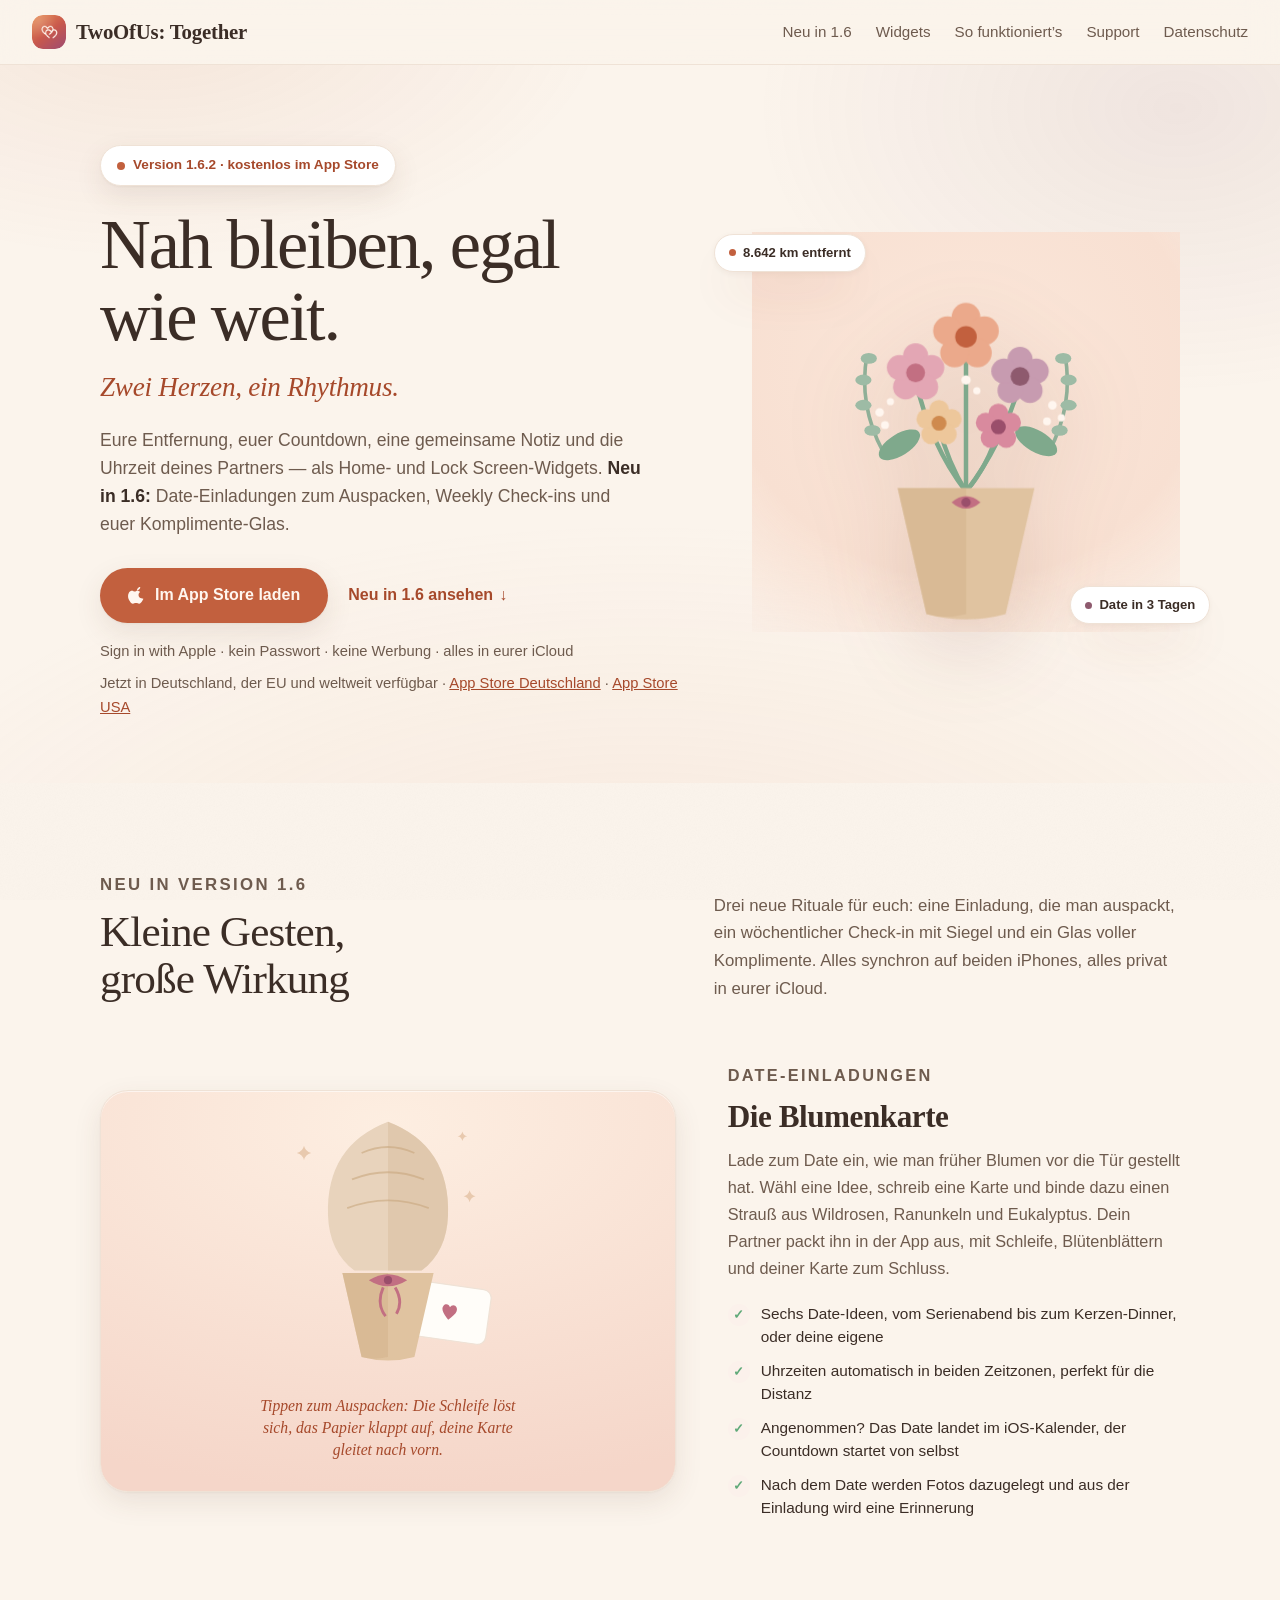
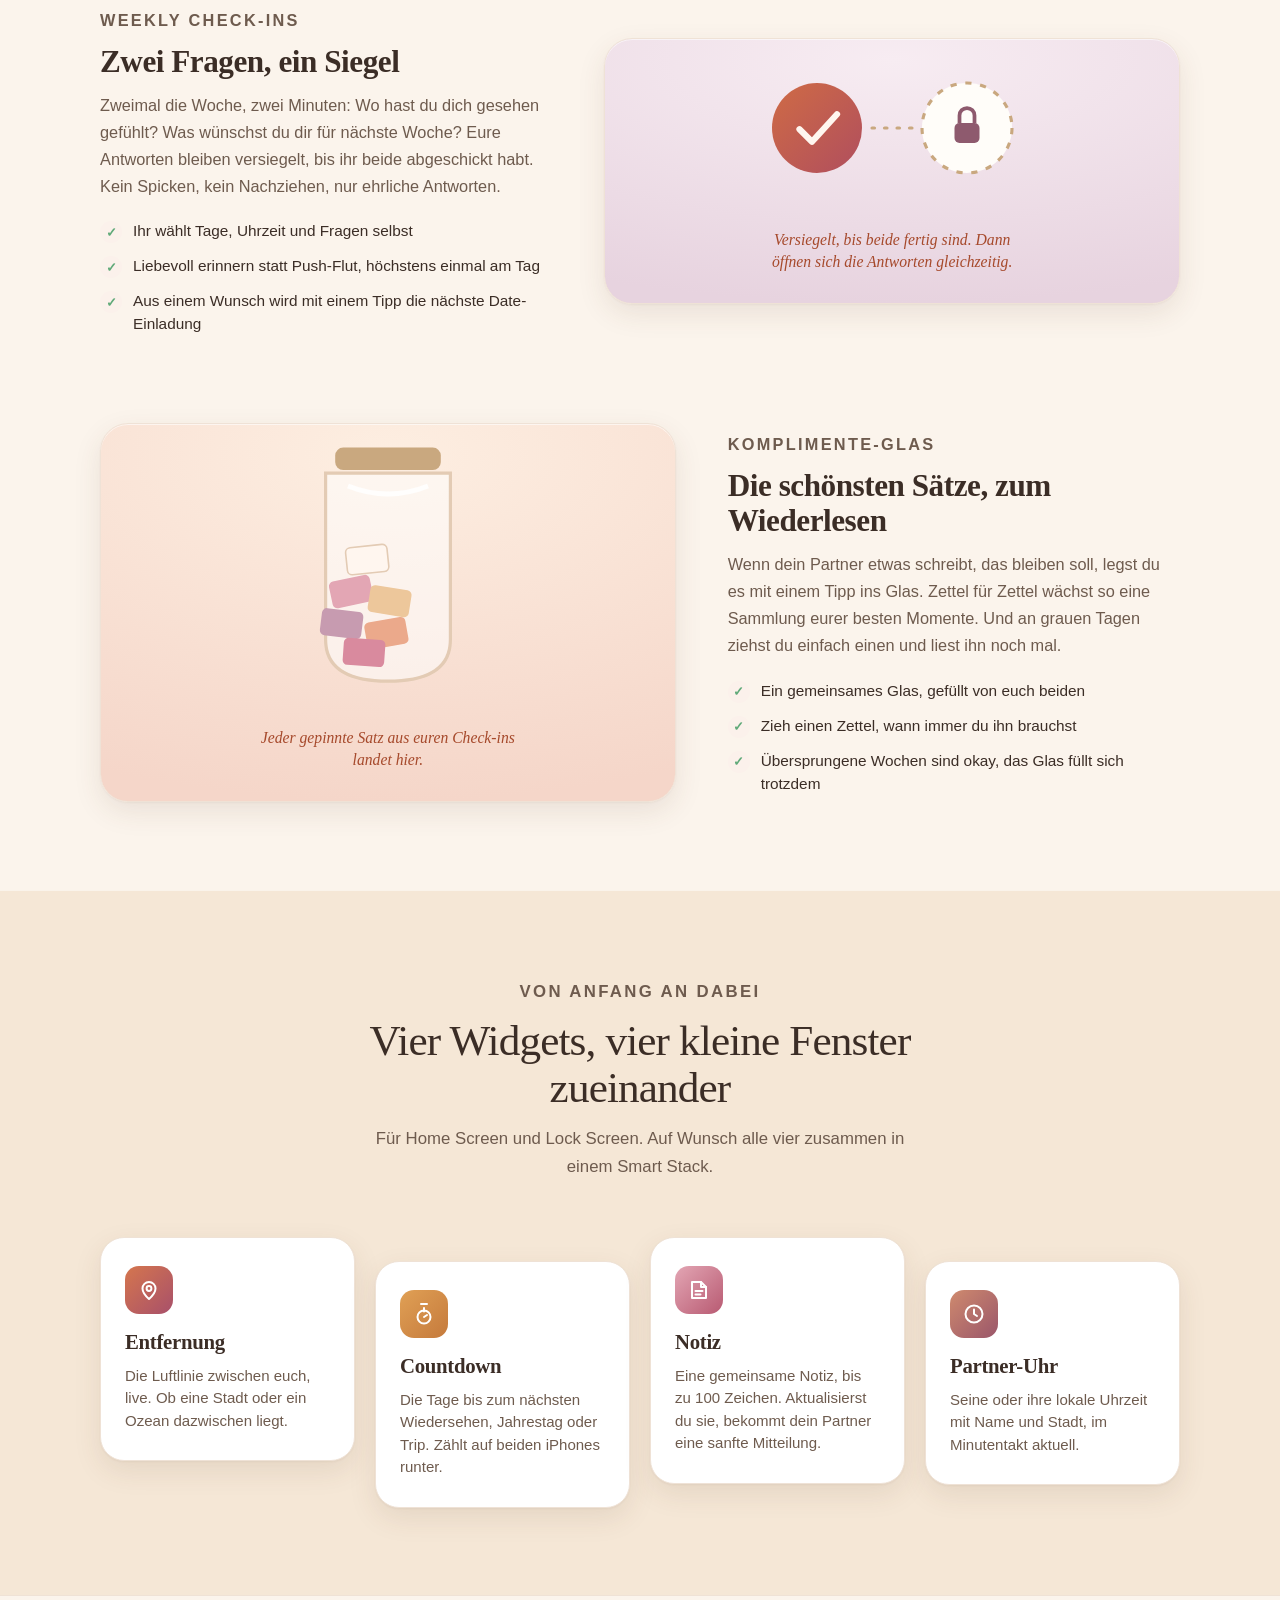
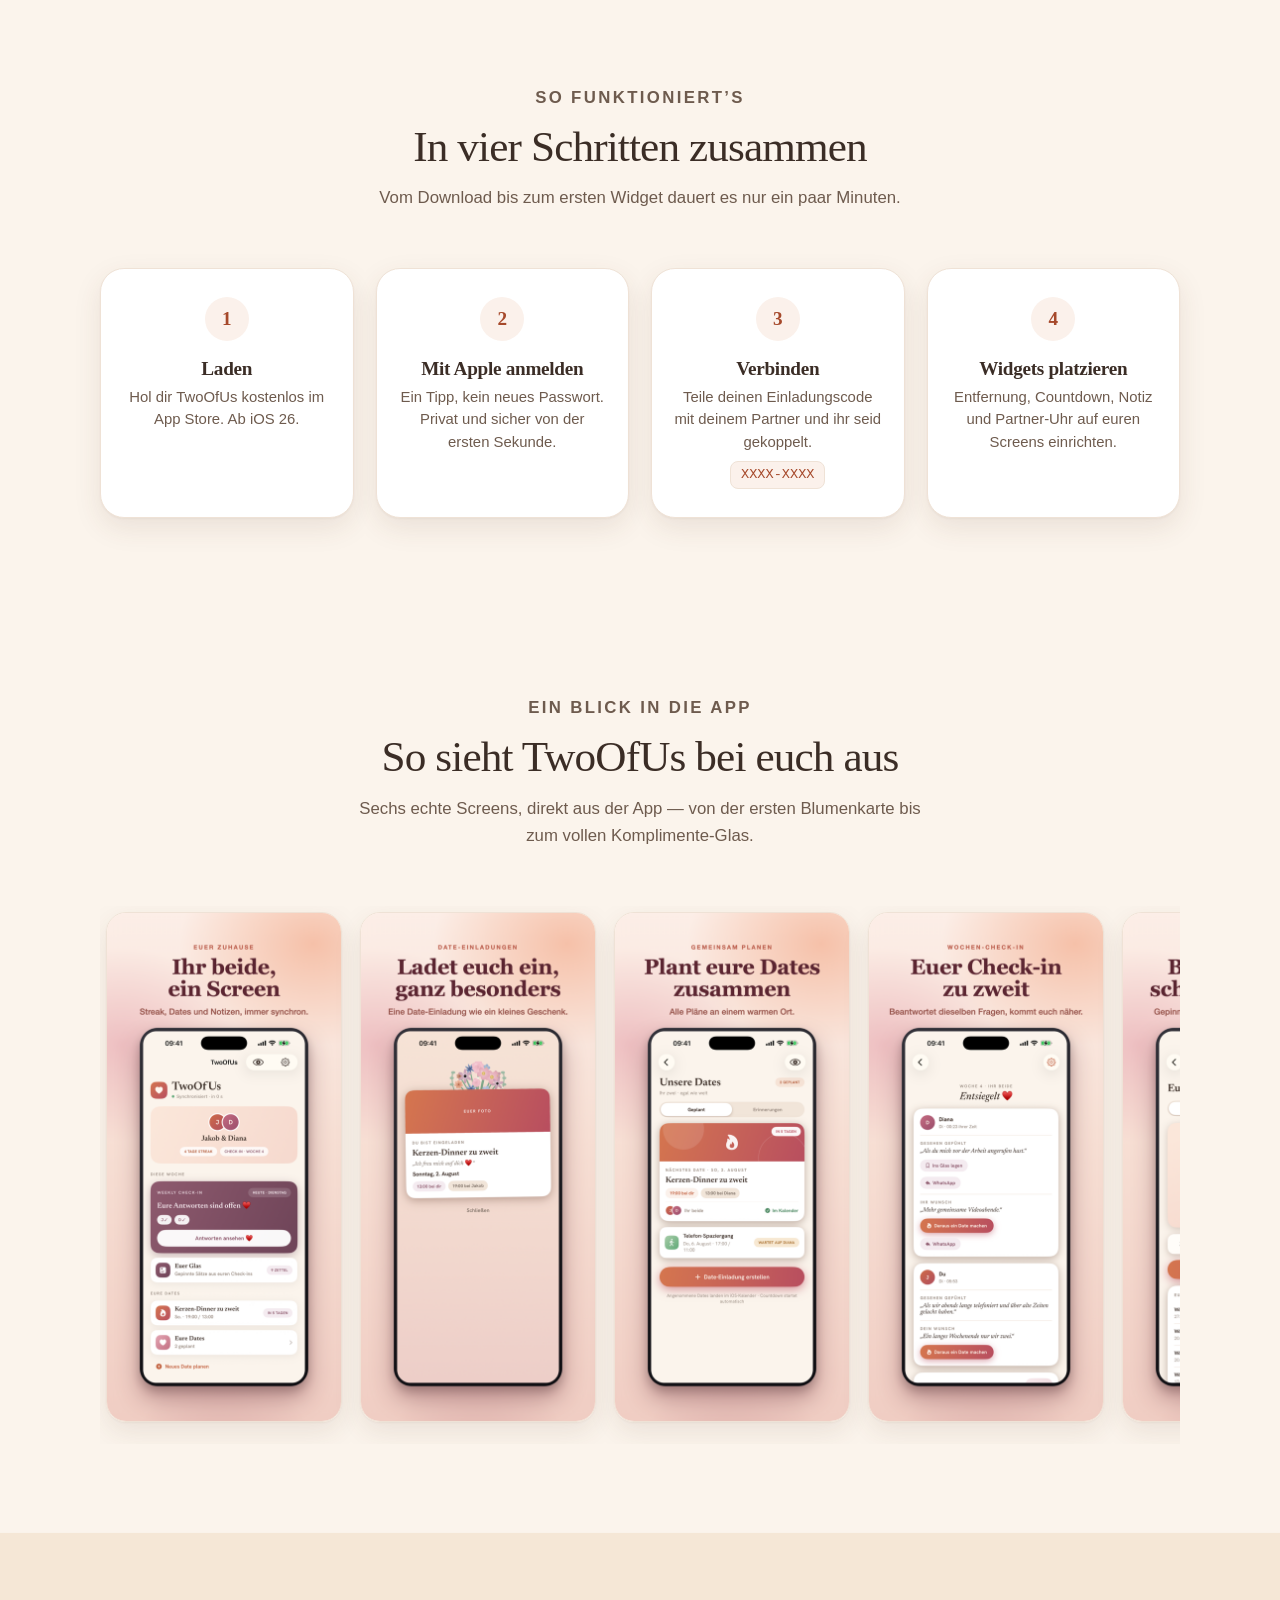
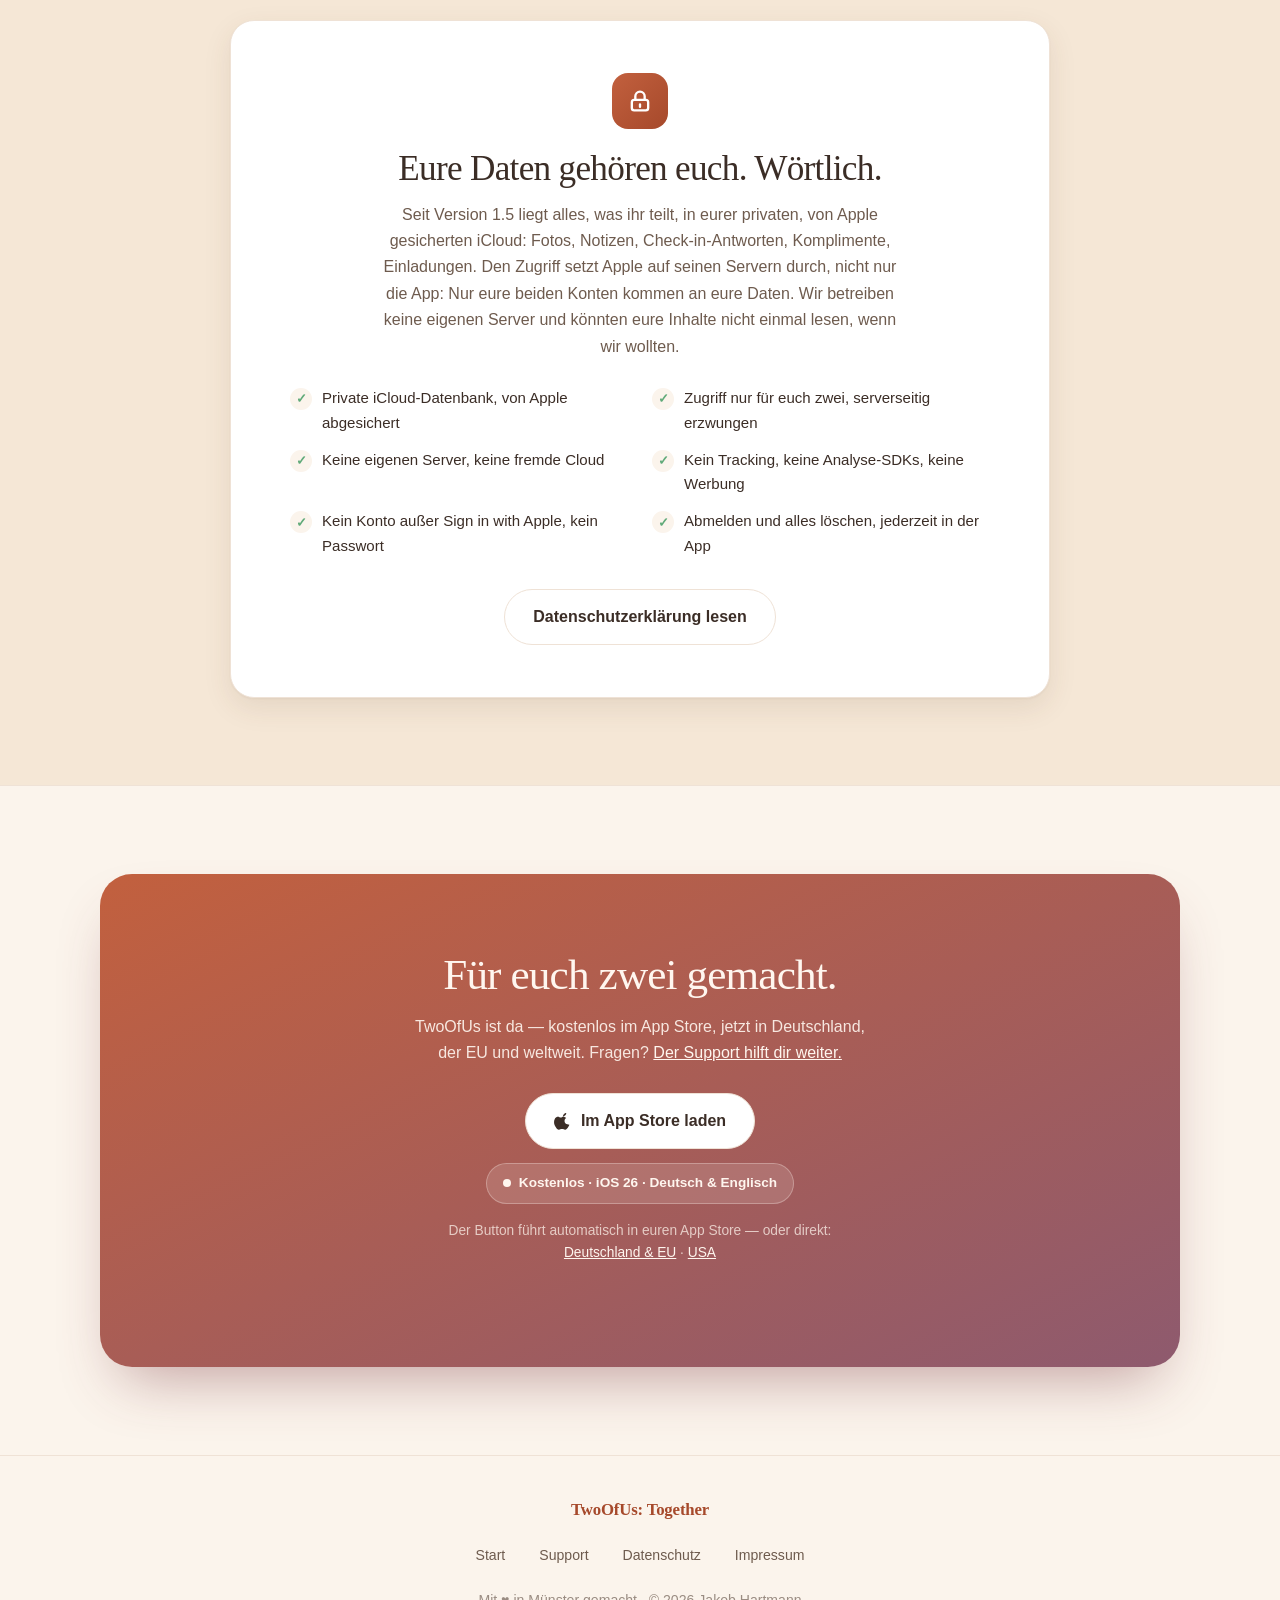
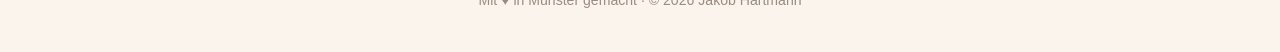
==== index.html @ 65156f41 "Landing: 1.6.2 launched + EU availability, store region links, real screenshots - Hero + final CTA: " ====
<!DOCTYPE html>
<html lang="de">
<head>
<meta charset="UTF-8">
<meta name="viewport" content="width=device-width, initial-scale=1.0">
<script>document.documentElement.classList.add('js')</script>
<title>TwoOfUs: Together · Nah bleiben, egal wie weit</title>
<meta name="description" content="TwoOfUs ist die private iOS-App für Paare, auch in Fernbeziehung: Widgets, Blumenkarten-Dates, Weekly Check-ins und Komplimente-Glas. Jetzt weltweit im App Store.">
<meta property="og:title" content="TwoOfUs: Together · Nah bleiben, egal wie weit">
<meta property="og:description" content="Die iOS-App für euch zwei: Widgets, Blumenkarten zum Date, Weekly Check-ins und euer Komplimente-Glas. Alles privat in eurer iCloud, jetzt weltweit im App Store.">
<meta property="og:type" content="website">
<meta property="og:url" content="https://jakobjhartmann.github.io/twoofus.app/">
<link rel="canonical" href="https://jakobjhartmann.github.io/twoofus.app/">
<meta name="apple-itunes-app" content="app-id=6760221551">
<script type="application/ld+json">
{
  "@context": "https://schema.org",
  "@type": "SoftwareApplication",
  "name": "TwoOfUs: Together",
  "operatingSystem": "iOS",
  "applicationCategory": "LifestyleApplication",
  "offers": { "@type": "Offer", "price": "0", "priceCurrency": "EUR" },
  "url": "https://jakobjhartmann.github.io/twoofus.app/",
  "installUrl": "https://apps.apple.com/de/app/id6760221551",
  "inLanguage": ["de", "en"]
}
</script>
<link rel="icon" type="image/png" href="appicon.png">
<link rel="apple-touch-icon" href="appicon.png">
<style>
*{margin:0;padding:0;box-sizing:border-box}
:root{
  --bg:#FBF4EC;--surface:#FFFFFF;--tint:#FBF1EB;--band:#F5E7D6;
  --text:#3B2D26;--text2:#6E5B4E;--text3:#9A8C82;--line:#EFE2D6;
  --accent:#C2603E;--accent2:#A6492B;--success:#5FA978;--onaccent:#FFF6EF;
  --plum:#8E5A6E;--plumtint:#F4EBF0;
  --serif:"New York",Georgia,"Times New Roman",serif;
  --sans:-apple-system,BlinkMacSystemFont,"SF Pro Text","Segoe UI",Roboto,sans-serif;
  --radius:24px;
  --shadow:0 1px 2px rgba(90,55,40,.05),0 10px 28px rgba(90,55,40,.10);
  --shadow-lg:0 2px 6px rgba(90,55,40,.06),0 26px 50px -14px rgba(150,70,45,.20);
  --ease-spring:cubic-bezier(.34,1.56,.64,1);
  --ease-out:cubic-bezier(.22,.61,.36,1);
}
body{font-family:var(--sans);background:var(--bg);color:var(--text);line-height:1.65;-webkit-font-smoothing:antialiased}
body::before{content:"";position:fixed;inset:0;z-index:-1;pointer-events:none;opacity:.045;mix-blend-mode:multiply;background-image:url("data:image/svg+xml,%3Csvg xmlns='http://www.w3.org/2000/svg' width='120' height='120'%3E%3Cfilter id='n'%3E%3CfeTurbulence type='fractalNoise' baseFrequency='0.9' numOctaves='2' stitchTiles='stitch'/%3E%3CfeColorMatrix type='saturate' values='0'/%3E%3C/filter%3E%3Crect width='120' height='120' filter='url(%23n)'/%3E%3C/svg%3E")}
a{color:var(--accent2)}
h1,h2,h3{font-family:var(--serif);color:var(--text);font-weight:600;line-height:1.15;letter-spacing:-.015em;font-optical-sizing:auto}
@media (prefers-reduced-motion:no-preference){html{scroll-behavior:smooth}}
nav{position:sticky;top:0;z-index:100;display:flex;justify-content:space-between;align-items:center;padding:15px 32px;background:rgba(251,244,236,.85);backdrop-filter:blur(14px);-webkit-backdrop-filter:blur(14px);border-bottom:1px solid var(--line)}
.nav-logo{display:flex;align-items:center;gap:10px;font-family:var(--serif);font-weight:600;font-size:1.3rem;letter-spacing:-.01em;color:var(--text);text-decoration:none}
.logo-tile{width:34px;height:34px;border-radius:11px;overflow:hidden;display:flex;align-items:center;justify-content:center}
.logo-tile img{width:34px;height:34px;border-radius:11px;display:block}
.nav-links{display:flex;gap:24px;list-style:none}
.nav-links a{color:var(--text2);text-decoration:none;font-size:.95rem;font-weight:500;transition:color .2s ease}
.nav-links a:hover{color:var(--accent)}
.nav-menu{display:none;position:relative}
.nav-menu summary{list-style:none;width:44px;height:44px;display:flex;align-items:center;justify-content:center;border-radius:12px;color:var(--text);cursor:pointer}
.nav-menu summary::-webkit-details-marker{display:none}
.nav-menu summary::marker{content:""}
.nav-menu[open] summary{background:var(--tint)}
.nav-menu ul{position:absolute;right:0;top:52px;min-width:216px;list-style:none;background:var(--surface);border:1px solid var(--line);border-radius:16px;box-shadow:var(--shadow-lg);padding:8px;display:flex;flex-direction:column;gap:2px;z-index:120}
.nav-menu ul a{display:block;padding:12px 14px;border-radius:10px;color:var(--text);text-decoration:none;font-weight:500;min-height:44px;transition:color .2s ease,background .2s ease}
.nav-menu ul a:hover{background:var(--tint);color:var(--accent)}
.btn{display:inline-flex;align-items:center;gap:9px;border-radius:100px;padding:14px 28px;font-weight:600;text-decoration:none;font-size:1rem;border:none;cursor:pointer}
.btn-primary{background:var(--accent);color:var(--onaccent);box-shadow:var(--shadow)}
.btn-primary:hover{background:var(--accent2)}
.btn-secondary{background:var(--surface);color:var(--text);border:1px solid var(--line)}
.status-badge{display:inline-flex;align-items:center;gap:9px;border-radius:100px;padding:13px 22px;font-weight:600;font-size:.98rem;background:var(--surface);border:1px solid var(--line);color:var(--accent2);box-shadow:var(--shadow);cursor:default}
.status-badge svg{flex-shrink:0;opacity:.9}
.card{background:var(--surface);border:1px solid var(--line);border-radius:var(--radius);box-shadow:var(--shadow)}
.kicker{font-size:.8rem;letter-spacing:.14em;text-transform:uppercase;color:var(--accent2);font-weight:700}
.container{max-width:1080px;margin:0 auto}
section{padding:88px 24px;scroll-margin-top:80px}
footer{background:var(--bg);border-top:1px solid var(--line);padding:40px 24px;text-align:center;color:var(--text2);font-size:.88rem}
.footer-wordmark{font-family:var(--serif);color:var(--accent2);font-weight:600;font-size:1.05rem;letter-spacing:-.01em;margin-bottom:10px}
.footer-links{display:flex;flex-wrap:wrap;justify-content:center;gap:4px 6px}
footer a{color:var(--text2);text-decoration:none;display:inline-block;padding:10px 12px;margin:0 2px;transition:color .2s ease}
footer a:hover{color:var(--accent)}
.footer-meta{color:var(--text3);margin-top:12px}
a:focus-visible,.btn:focus-visible,.learn-link:focus-visible,.nav-menu summary:focus-visible,summary:focus-visible{outline:3px solid var(--accent);outline-offset:3px;border-radius:12px}
.btn:focus-visible{outline-offset:4px}
@media(max-width:760px){.nav-links{display:none}.nav-menu{display:block}}
@media(max-width:620px){nav{padding:14px 20px}section{padding:60px 20px}}
</style>
<style>
/* page-scoped styles — shared tokens only */
.hero{padding:80px 24px 64px;background:
  radial-gradient(760px 420px at 12% -8%,rgba(194,96,62,.10),transparent 60%),
  radial-gradient(680px 460px at 92% 6%,rgba(142,90,110,.10),transparent 62%),
  radial-gradient(1200px 640px at 50% 128%,rgba(237,183,155,.20),transparent 72%),
  var(--bg)}
.hero-grid{max-width:1080px;margin:0 auto;display:grid;grid-template-columns:minmax(0,7fr) minmax(0,5fr);gap:52px;align-items:center}
.pill{display:inline-flex;align-items:center;gap:8px;background:var(--surface);border:1px solid var(--line);color:var(--accent2);font-weight:600;font-size:.85rem;padding:8px 16px;border-radius:100px;box-shadow:var(--shadow)}
.pill .dot{width:8px;height:8px;border-radius:50%;background:var(--accent)}
.hero h1{font-weight:500;font-size:clamp(2.6rem,7vw,4.4rem);letter-spacing:-.03em;line-height:1.03;margin:22px 0 12px;max-width:15ch}
.claim{font-family:var(--serif);font-style:italic;font-size:clamp(1.25rem,3.2vw,1.7rem);letter-spacing:-.01em;color:var(--accent2);margin-bottom:16px}
.hero .subtitle{max-width:56ch;margin:0 0 30px;color:var(--text2);font-size:1.1rem;line-height:1.6}
.hero .subtitle strong{color:var(--text);font-weight:600}
.hero-actions{display:flex;gap:18px;align-items:center;flex-wrap:wrap}
.learn-link{color:var(--accent2);text-decoration:none;font-weight:600;font-size:1rem;display:inline-flex;gap:6px;align-items:center;padding:10px 2px;min-height:44px}
.learn-link:hover{color:var(--accent)}
.learn-link .arw{display:inline-block}
.beta-note{margin-top:16px;color:var(--text2);font-size:.92rem}
.hero-art{position:relative;background:radial-gradient(120% 115% at 50% 34%,#FBE7DA 0%,#F8E0D2 46%,transparent 74%);overflow:visible;min-height:400px;display:flex;align-items:center;justify-content:center}
.hero-art svg{display:block;width:min(360px,118%);height:auto;filter:drop-shadow(0 26px 42px rgba(120,60,40,.16))}
.float-chip{position:absolute;display:inline-flex;align-items:center;gap:7px;background:var(--surface);border:1px solid var(--line);border-radius:100px;padding:7px 14px;font-size:.82rem;font-weight:600;color:var(--text);box-shadow:var(--shadow-lg);z-index:2}
.float-chip .fdot{width:7px;height:7px;border-radius:50%}
.chip-km{top:2px;left:-38px}
.chip-date{bottom:8px;right:-30px}
@media(max-width:860px){
  .hero{padding:56px 20px 48px}
  .hero-grid{grid-template-columns:1fr;gap:28px;text-align:center}
  .hero h1{margin-left:auto;margin-right:auto}
  .hero .subtitle{margin-left:auto;margin-right:auto}
  .hero-actions{justify-content:center}
  .hero-art{min-height:320px}
  .hero-art svg{width:min(300px,84%)}
  .chip-km{left:8px;top:6px}
  .chip-date{right:8px;bottom:6px}
}
.section-head{text-align:center;max-width:64ch;margin:0 auto 56px}
.section-head h2{font-size:clamp(1.9rem,4.5vw,2.7rem);font-weight:500;letter-spacing:-.02em;line-height:1.08;margin:12px 0 14px}
.section-head p{color:var(--text2);font-size:1.05rem}
.neu-head{display:grid;grid-template-columns:1.1fr .9fr;gap:44px;align-items:end;text-align:left;max-width:none;margin:0 auto 60px}
.neu-head h2{max-width:14ch;margin:10px 0 0}
.showcase{display:grid;grid-template-columns:minmax(0,1.12fr) minmax(0,.88fr);gap:52px;align-items:center;margin-bottom:88px}
.showcase:last-of-type{margin-bottom:0}
.art-canvas{position:relative;overflow:visible;background:radial-gradient(120% 92% at 50% 8%,#FDEEE1,#F5D6C9);border:1px solid var(--line);border-radius:28px;padding:38px 24px 24px;text-align:center;box-shadow:inset 0 1px 0 rgba(255,255,255,.6),var(--shadow)}
.art-canvas.plum{background:radial-gradient(120% 92% at 50% 8%,#F7ECF2,#E7D3DF)}
.art-canvas svg{width:min(240px,78%);height:auto;display:inline-block;transform:translateY(-24px)}
.art-canvas.wide svg{width:min(300px,92%)}
.art-caption{font-family:var(--serif);font-style:italic;font-size:.98rem;line-height:1.4;color:var(--accent2);margin:-6px auto 6px;max-width:34ch}
.showcase .copy h3{font-size:clamp(1.5rem,3.4vw,1.95rem);font-weight:600;letter-spacing:-.015em;margin:10px 0 12px}
.showcase .copy>p{color:var(--text2);font-size:1.02rem}
.detail{list-style:none;margin-top:20px;display:flex;flex-direction:column;gap:11px}
.detail li{display:flex;gap:11px;align-items:flex-start;font-size:.96rem;color:var(--text);line-height:1.5}
.detail .check{flex-shrink:0;width:22px;height:22px;border-radius:50%;background:var(--tint);color:var(--success);font-size:.8rem;font-weight:700;display:flex;align-items:center;justify-content:center;margin-top:2px}
@media(min-width:861px){.showcase.flip{grid-template-columns:minmax(0,.88fr) minmax(0,1.12fr)}.showcase.flip .art{order:2}}
@media(max-width:860px){.showcase,.showcase.flip{grid-template-columns:1fr;gap:28px;margin-bottom:64px}.art-canvas svg{transform:none}.art-caption{margin-top:14px}}
.grid{display:grid;grid-template-columns:repeat(4,1fr);gap:20px;align-items:start}
.grid .feature:nth-child(even){margin-top:24px}
.feature{padding:28px 24px}
.feature .ico{width:48px;height:48px;border-radius:14px;display:flex;align-items:center;justify-content:center;margin-bottom:16px;color:#fff}
.feature .ico svg{width:24px;height:24px}
.feature h3{font-size:1.3rem;font-weight:600;line-height:1.2;margin-bottom:10px}
.feature p{color:var(--text2);font-size:.94rem;line-height:1.5}
.steps{display:grid;grid-template-columns:repeat(4,1fr);gap:22px}
.step{padding:28px 22px;text-align:center}
.step .num{width:44px;height:44px;border-radius:50%;background:var(--tint);color:var(--accent2);font-family:var(--serif);font-weight:700;font-size:1.2rem;display:flex;align-items:center;justify-content:center;margin:0 auto 16px}
.step h3{font-size:1.2rem;font-weight:600;line-height:1.2;margin-bottom:6px}
.step p{color:var(--text2);font-size:.93rem;line-height:1.5}
.code-chip{display:inline-block;font-family:ui-monospace,SFMono-Regular,Menlo,monospace;background:var(--tint);border:1px solid var(--line);color:var(--accent2);padding:2px 10px;border-radius:8px;font-size:.85rem;margin-top:8px}
.shots{display:flex;gap:18px;overflow-x:auto;padding:6px 6px 22px;scroll-snap-type:x proximity;-webkit-overflow-scrolling:touch;scrollbar-width:thin;scrollbar-color:var(--line) transparent}
.shots img{width:236px;height:auto;flex-shrink:0;display:block;border-radius:20px;border:1px solid var(--line);box-shadow:var(--shadow);scroll-snap-align:center}
@media(max-width:620px){.shots img{width:200px}}
#widgets,.privacy{box-shadow:inset 0 1px 0 rgba(255,255,255,.5),inset 0 -1px 0 var(--line)}
.privacy{background:var(--band)}
.privacy-card{max-width:820px;margin:0 auto;text-align:center;padding:52px 40px}
.privacy-card .ico{width:56px;height:56px;border-radius:16px;background:linear-gradient(135deg,var(--accent),var(--accent2));display:flex;align-items:center;justify-content:center;color:#fff;margin:0 auto 20px}
.privacy-card .ico svg{width:28px;height:28px}
.privacy-card h2{font-size:clamp(1.7rem,4vw,2.2rem);font-weight:500;letter-spacing:-.02em;margin-bottom:12px}
.privacy-card>p{color:var(--text2);max-width:58ch;margin:0 auto 26px}
.pledge{list-style:none;display:grid;grid-template-columns:1fr 1fr;gap:12px 24px;text-align:left;max-width:700px;margin:0 auto 30px}
.pledge li{display:flex;gap:10px;align-items:flex-start;font-size:.94rem;color:var(--text)}
.pledge .check{flex-shrink:0;width:22px;height:22px;border-radius:50%;background:var(--bg);color:var(--success);font-size:.8rem;font-weight:700;display:flex;align-items:center;justify-content:center;margin-top:2px}
.cta-final{background:linear-gradient(155deg,#C2603E,#8E5A6E);color:var(--onaccent);border-radius:32px;padding:76px 40px;text-align:center;box-shadow:0 30px 60px -22px rgba(120,50,60,.45)}
.cta-final h2{color:#FFF6EF;font-size:clamp(1.9rem,4.5vw,2.7rem);font-weight:500;letter-spacing:-.02em;margin-bottom:14px}
.cta-final p{color:rgba(255,246,239,.9);max-width:52ch;margin:0 auto 26px}
.cta-final a{color:#FFF6EF;text-decoration:underline}
.cta-final .btn-secondary{color:var(--text);text-decoration:none}
.cta-badges{display:flex;flex-direction:column;align-items:center;gap:14px}
.cta-final .status-badge{background:rgba(255,246,239,.14);color:#FFF6EF;border-color:rgba(255,246,239,.30);box-shadow:none}
.cta-final .pill{background:rgba(255,246,239,.14);color:#FFF6EF;border-color:rgba(255,246,239,.30);box-shadow:none}
.cta-final .pill .dot{background:#FFF6EF}
@media(max-width:900px){.grid{grid-template-columns:repeat(2,1fr)}.steps{grid-template-columns:repeat(2,1fr)}.grid .feature:nth-child(even){margin-top:0}}
@media(max-width:760px){.neu-head{grid-template-columns:1fr;gap:14px}}
@media(max-width:560px){.grid{grid-template-columns:1fr}.steps{grid-template-columns:1fr}.pledge{grid-template-columns:1fr}.privacy-card{padding:40px 24px}.cta-final{padding:56px 24px}}
</style>
<style>
/* motion — every rule guarded, reduced-motion shows finished state instantly */
@media (prefers-reduced-motion:no-preference){
  /* orchestrated page-load reveal */
  .hero-copy>*,.hero-art{opacity:0;animation:riseIn .7s var(--ease-out) both;animation-delay:var(--d,0s)}
  .hero .pill{--d:.05s}
  .hero h1{--d:.16s}
  .hero .claim{--d:.30s}
  .hero .subtitle{--d:.42s}
  .hero-actions{--d:.54s}
  .beta-note{--d:.64s}
  .hero-art{--d:.48s;animation-name:riseArt}
  @keyframes riseIn{from{opacity:0;transform:translateY(16px)}to{opacity:1;transform:none}}
  @keyframes riseArt{from{opacity:0;transform:translateY(26px) scale(.96)}to{opacity:1;transform:none}}
  /* the signature move: each bloom springs open from its own centre, then a gentle idle bob */
  .hero-art .bloom{transform-box:fill-box;transform-origin:center;animation:bloomIn .6s var(--ease-spring) both;animation-delay:var(--bd,0s)}
  @keyframes bloomIn{from{opacity:0;transform:scale(0)}to{opacity:1;transform:scale(1)}}
  .hero-art svg{animation:bouquetBob 6s ease-in-out 1.9s infinite}
  @keyframes bouquetBob{0%,100%{transform:translateY(0)}50%{transform:translateY(-6px)}}
  /* live chips float out-of-phase in the gutter */
  .chip-km{animation:floatChip 5.5s ease-in-out infinite}
  .chip-date{animation:floatChip 6.5s ease-in-out .8s infinite}
  @keyframes floatChip{0%,100%{transform:translateY(0)}50%{transform:translateY(-7px)}}
  /* scroll reveals (js-guarded so no-JS still shows everything) */
  .js .reveal{opacity:0;transform:translateY(22px);transition:opacity .7s ease,transform .7s var(--ease-out)}
  .js .reveal.in{opacity:1;transform:none}
  .js .showcase .art{opacity:0;transform:translateX(-26px);transition:transform .8s var(--ease-out),opacity .7s ease}
  .js .showcase.flip .art{transform:translateX(26px)}
  .js .showcase.in .art{opacity:1;transform:none}
  .js .reveal-stagger.in>*{animation:riseIn .6s var(--ease-out) backwards}
  .js .reveal-stagger.in>*:nth-child(2){animation-delay:.08s}
  .js .reveal-stagger.in>*:nth-child(3){animation-delay:.16s}
  .js .reveal-stagger.in>*:nth-child(4){animation-delay:.24s}
  /* the check-in seal signs itself */
  .js .showcase.flip .art-canvas path[stroke="#FFF6EF"]{stroke-dasharray:60;stroke-dashoffset:60}
  .js .showcase.flip.in .art-canvas path[stroke="#FFF6EF"]{animation:drawCheck .6s ease forwards .35s}
  @keyframes drawCheck{to{stroke-dashoffset:0}}
}
/* on single-column mobile, the near-full-width art glides vertically (a sideways glide would nudge the viewport wider) */
@media (prefers-reduced-motion:no-preference) and (max-width:860px){
  .js .showcase .art,.js .showcase.flip .art{transform:translateY(24px)}
  .js .showcase.in .art{transform:none}
}
@media (hover:hover) and (prefers-reduced-motion:no-preference){
  .btn{transition:background .25s ease,transform .25s var(--ease-spring),box-shadow .25s ease}
  .btn-primary:hover,.btn-secondary:hover{transform:translateY(-2px);box-shadow:0 14px 34px rgba(90,55,40,.18)}
  .card{transition:transform .3s var(--ease-out),box-shadow .3s ease}
  .feature:hover,.step:hover{transform:translateY(-4px);box-shadow:0 18px 40px rgba(90,55,40,.14)}
  .feature .ico{transition:transform .3s var(--ease-spring)}
  .feature:hover .ico{transform:scale(1.08) rotate(-4deg)}
  .learn-link .arw{transition:transform .25s ease}
  .learn-link:hover .arw{transform:translateY(3px)}
}
</style>
</head>
<body>
<nav>
  <a href="index.html" class="nav-logo"><span class="logo-tile"><img src="appicon.png" alt="TwoOfUs" width="34" height="34" style="border-radius:11px;display:block"></span> TwoOfUs: Together</a>
  <ul class="nav-links">
    <li><a href="#neu">Neu in 1.6</a></li>
    <li><a href="#widgets">Widgets</a></li>
    <li><a href="#how">So funktioniert&rsquo;s</a></li>
    <li><a href="support.html">Support</a></li>
    <li><a href="privacy.html">Datenschutz</a></li>
  </ul>
  <details class="nav-menu">
    <summary aria-label="Men&uuml; &ouml;ffnen">
      <svg width="22" height="22" viewBox="0 0 24 24" fill="none" stroke="currentColor" stroke-width="2" stroke-linecap="round" aria-hidden="true"><path d="M4 7h16M4 12h16M4 17h16"/></svg>
    </summary>
    <ul>
      <li><a href="#neu">Neu in 1.6</a></li>
      <li><a href="#widgets">Widgets</a></li>
      <li><a href="#how">So funktioniert&rsquo;s</a></li>
      <li><a href="support.html">Support</a></li>
      <li><a href="privacy.html">Datenschutz</a></li>
    </ul>
  </details>
</nav>

<!-- HERO -->
<header class="hero">
  <div class="hero-grid">
    <div class="hero-copy">
      <span class="pill"><span class="dot"></span> Version 1.6.2 &middot; kostenlos im App&nbsp;Store</span>
      <h1>Nah bleiben, egal wie weit.</h1>
      <p class="claim">Zwei Herzen, ein Rhythmus.</p>
      <p class="subtitle">Eure Entfernung, euer Countdown, eine gemeinsame Notiz und die Uhrzeit deines Partners &mdash; als Home- und Lock&nbsp;Screen-Widgets. <strong>Neu in 1.6:</strong> Date-Einladungen zum Auspacken, Weekly Check-ins und euer Komplimente-Glas.</p>
      <div class="hero-actions">
        <a href="https://apps.apple.com/app/id6760221551" class="btn btn-primary">
          <svg width="18" height="18" viewBox="0 0 24 24" fill="currentColor" aria-hidden="true"><path d="M16.365 1.43c0 1.14-.417 2.2-1.24 3.03-.99.99-2.06 1.56-3.22 1.47-.14-1.11.42-2.28 1.16-3.02.83-.84 2.26-1.46 3.3-1.48zM20.5 17.02c-.56 1.3-.83 1.88-1.55 3.03-1 1.6-2.42 3.6-4.18 3.62-1.56.01-1.96-.99-4.08-.98-2.12.01-2.56.98-4.12.99-1.76.02-3.1-1.79-4.1-3.39C-.4 17.03-.63 11.5 1.34 8.56c.98-1.47 2.53-2.34 3.99-2.34 1.49 0 2.42 1 3.65 1 1.19 0 1.91-1 3.63-1 1.3 0 2.68.71 3.66 1.94-3.22 1.76-2.7 6.36.23 7.86z"/></svg>
          Im App&nbsp;Store laden
        </a>
        <a href="#neu" class="learn-link">Neu in 1.6 ansehen <span class="arw" aria-hidden="true">&darr;</span></a>
      </div>
      <p class="beta-note">Sign in with Apple &middot; kein Passwort &middot; keine Werbung &middot; alles in eurer iCloud</p>
      <p class="beta-note" style="margin-top:8px">Jetzt in Deutschland, der EU und weltweit verf&uuml;gbar &middot; <a href="https://apps.apple.com/de/app/id6760221551">App&nbsp;Store Deutschland</a> &middot; <a href="https://apps.apple.com/us/app/id6760221551">App&nbsp;Store USA</a></p>
    </div>

    <div class="hero-art">
      <span class="float-chip chip-km"><span class="fdot" style="background:var(--accent)"></span> 8.642 km entfernt</span>
      <span class="float-chip chip-date"><span class="fdot" style="background:var(--plum)"></span> Date in 3 Tagen</span>
      <!-- Assembled bouquet, ported from the app's builder -->
      <svg viewBox="0 0 200 218" role="img" aria-label="Illustration: ein gebundener Blumenstrau&szlig; mit Wildrosen, Ranunkeln und Eukalyptus in Kraftpapier">
        <!-- eucalyptus sprigs -->
        <path d="M54 120 Q40 94 45 66" stroke="#8FAF97" stroke-width="2" fill="none"/>
        <ellipse cx="48" cy="108" rx="4.5" ry="3" fill="#9DBBA5"/>
        <ellipse cx="43" cy="94" rx="4.5" ry="3" fill="#9DBBA5"/>
        <ellipse cx="43" cy="80" rx="4.5" ry="3" fill="#9DBBA5"/>
        <ellipse cx="46" cy="68" rx="4.5" ry="3" fill="#9DBBA5"/>
        <path d="M146 120 Q160 94 155 66" stroke="#8FAF97" stroke-width="2" fill="none"/>
        <ellipse cx="152" cy="108" rx="4.5" ry="3" fill="#9DBBA5"/>
        <ellipse cx="157" cy="94" rx="4.5" ry="3" fill="#9DBBA5"/>
        <ellipse cx="157" cy="80" rx="4.5" ry="3" fill="#9DBBA5"/>
        <ellipse cx="154" cy="68" rx="4.5" ry="3" fill="#9DBBA5"/>
        <!-- stems -->
        <path d="M72 80 Q80 116 100 142" stroke="#7FA98C" stroke-width="2.5" fill="none"/>
        <path d="M100 60 Q100 104 100 142" stroke="#7FA98C" stroke-width="2.5" fill="none"/>
        <path d="M130 82 Q120 116 100 142" stroke="#7FA98C" stroke-width="2.5" fill="none"/>
        <path d="M85 106 Q90 126 100 142" stroke="#7FA98C" stroke-width="2.5" fill="none"/>
        <path d="M118 108 Q112 128 100 142" stroke="#7FA98C" stroke-width="2.5" fill="none"/>
        <!-- base greens -->
        <ellipse cx="63" cy="116" rx="13" ry="6" fill="#7FA98C" transform="rotate(-32 63 116)"/>
        <ellipse cx="139" cy="114" rx="13" ry="6" fill="#7FA98C" transform="rotate(30 139 114)"/>
        <!-- bloom: Wildrose (72,76) r7 -->
        <g class="bloom" style="--bd:.55s">
          <g fill="#E3A6B4">
            <circle cx="72" cy="66.6" r="7"/><circle cx="80.96" cy="73.06" r="7"/><circle cx="77.53" cy="83.84" r="7"/><circle cx="66.47" cy="83.84" r="7"/><circle cx="63.04" cy="73.06" r="7"/>
          </g>
          <circle cx="72" cy="76" r="5.25" fill="#C26F82"/>
        </g>
        <!-- bloom: Ranunkel (100,56) r8 -->
        <g class="bloom" style="--bd:.68s">
          <g fill="#EBA98B">
            <circle cx="100" cy="45.2" r="8"/><circle cx="110.24" cy="52.64" r="8"/><circle cx="106.32" cy="64.96" r="8"/><circle cx="93.68" cy="64.96" r="8"/><circle cx="89.76" cy="52.64" r="8"/>
          </g>
          <circle cx="100" cy="56" r="6" fill="#C2603E"/>
        </g>
        <!-- bloom: Anemone (130,78) r7 -->
        <g class="bloom" style="--bd:.81s">
          <g fill="#C79BB0">
            <circle cx="130" cy="68.55" r="7"/><circle cx="138.96" cy="75.06" r="7"/><circle cx="135.53" cy="85.84" r="7"/><circle cx="124.47" cy="85.84" r="7"/><circle cx="121.04" cy="75.06" r="7"/>
          </g>
          <circle cx="130" cy="78" r="5.25" fill="#8E5A6E"/>
        </g>
        <!-- bloom: Margerite (85,104) r5.5 -->
        <g class="bloom" style="--bd:.94s">
          <g fill="#EDC79B">
            <circle cx="85" cy="96.58" r="5.5"/><circle cx="92.04" cy="101.69" r="5.5"/><circle cx="89.35" cy="110.16" r="5.5"/><circle cx="80.66" cy="110.16" r="5.5"/><circle cx="77.96" cy="101.69" r="5.5"/>
          </g>
          <circle cx="85" cy="104" r="4.13" fill="#CF8A4E"/>
        </g>
        <!-- bloom: Pink (118,106) r5.5 -->
        <g class="bloom" style="--bd:1.07s">
          <g fill="#D98A9E">
            <circle cx="118" cy="98.58" r="5.5"/><circle cx="125.04" cy="103.69" r="5.5"/><circle cx="122.35" cy="112.16" r="5.5"/><circle cx="113.66" cy="112.16" r="5.5"/><circle cx="110.96" cy="103.69" r="5.5"/>
          </g>
          <circle cx="118" cy="106" r="4.13" fill="#9A4E6B"/>
        </g>
        <!-- gypsophila filler -->
        <g fill="#FFF6EF">
          <circle cx="52" cy="98" r="2.4"/><circle cx="58" cy="92" r="2"/><circle cx="55" cy="105" r="2.2"/>
          <circle cx="148" cy="94" r="2.4"/><circle cx="153" cy="101" r="2"/><circle cx="145" cy="103" r="2.2"/>
          <circle cx="100" cy="80" r="2.6"/><circle cx="106" cy="86" r="2"/>
        </g>
        <!-- kraft cone -->
        <path d="M62 140 L138 140 L122 210 Q100 216 78 210 Z" fill="#E0C3A0"/>
        <path d="M62 140 L100 140 L100 210 Q88 213 78 210 Z" fill="#D4B28C" opacity=".55"/>
        <!-- small bow -->
        <path d="M92 148 q8 -7 16 0 q-8 7 -16 0" fill="#C26F82"/>
        <circle cx="100" cy="148" r="2.6" fill="#9A4E6B"/>
      </svg>
    </div>
  </div>
</header>

<!-- NEW IN 1.6 -->
<section id="neu">
  <div class="container">
    <div class="section-head neu-head reveal">
      <div>
        <p class="kicker">Neu in Version 1.6</p>
        <h2>Kleine Gesten, gro&szlig;e Wirkung</h2>
      </div>
      <p>Drei neue Rituale f&uuml;r euch: eine Einladung, die man auspackt, ein w&ouml;chentlicher Check-in mit Siegel und ein Glas voller Komplimente. Alles synchron auf beiden iPhones, alles privat in eurer iCloud.</p>
    </div>

    <!-- Blumenkarte -->
    <div class="showcase">
      <div class="art">
        <div class="art-canvas">
          <!-- Wrapped bouquet with peeking card, ported from the app -->
          <svg viewBox="0 0 200 220" role="img" aria-label="Illustration: ein in Papier eingepackter Blumenstrau&szlig; mit Schleife, aus dem eine Karte mit Herz herausschaut">
            <!-- sparkles -->
            <g fill="#E8C9AE">
              <path d="M30 34 Q31.1 38.9 36 40 Q31.1 41.1 30 46 Q28.9 41.1 24 40 Q28.9 38.9 30 34 Z"/>
              <path d="M168 71 Q168.9 75.1 173 76 Q168.9 76.9 168 81 Q167.1 76.9 163 76 Q167.1 75.1 168 71 Z"/>
              <path d="M162 22 Q162.7 25.3 166 26 Q162.7 26.7 162 30 Q161.3 26.7 158 26 Q161.3 25.3 162 22 Z"/>
            </g>
            <!-- peeking card corner -->
            <g transform="rotate(8 151 173)">
              <rect x="118" y="150" width="66" height="46" rx="7" fill="#FFFDF9" stroke="#EFE2D6"/>
              <path d="M151 179 C147 175 143.5 171.5 145.5 168 C147 165.5 150 166 151 168.6 C152 166 155 165.5 156.5 168 C158.5 171.5 155 175 151 179 Z" fill="#C26F82"/>
            </g>
            <!-- paper dome -->
            <path d="M100 14 Q152 34 150 92 Q149 122 128 138 L72 138 Q51 122 50 92 Q48 34 100 14 Z" fill="#E8D3BC"/>
            <path d="M100 14 Q152 34 150 92 Q149 122 128 138 L100 138 Z" fill="#DDC2A4" opacity=".6"/>
            <!-- fold lines -->
            <g stroke="#C9A87F" stroke-width="1.6" opacity=".6" fill="none">
              <path d="M78 40 Q100 30 122 40"/>
              <path d="M70 62 Q100 50 130 62"/>
              <path d="M66 86 Q100 73 134 86"/>
            </g>
            <!-- kraft cone -->
            <path d="M62 140 L138 140 L122 210 Q100 216 78 210 Z" fill="#E0C3A0"/>
            <path d="M62 140 L100 140 L100 210 Q88 213 78 210 Z" fill="#D4B28C" opacity=".55"/>
            <!-- bow with tails -->
            <path d="M84 146 q16 -10 32 0 q-16 10 -32 0" fill="#C26F82"/>
            <circle cx="100" cy="146" r="3.4" fill="#9A4E6B"/>
            <path d="M96 152 q-6 14 2 24" stroke="#C26F82" stroke-width="2.4" fill="none"/>
            <path d="M106 152 q7 12 1 22" stroke="#C26F82" stroke-width="2.4" fill="none"/>
          </svg>
          <p class="art-caption">Tippen zum Auspacken: Die Schleife l&ouml;st sich, das Papier klappt auf, deine Karte gleitet nach vorn.</p>
        </div>
      </div>
      <div class="copy">
        <p class="kicker">Date-Einladungen</p>
        <h3>Die Blumenkarte</h3>
        <p>Lade zum Date ein, wie man fr&uuml;her Blumen vor die T&uuml;r gestellt hat. W&auml;hl eine Idee, schreib eine Karte und binde dazu einen Strau&szlig; aus Wildrosen, Ranunkeln und Eukalyptus. Dein Partner packt ihn in der App aus, mit Schleife, Bl&uuml;tenbl&auml;ttern und deiner Karte zum Schluss.</p>
        <ul class="detail">
          <li><span class="check" aria-hidden="true">&#10003;</span> Sechs Date-Ideen, vom Serienabend bis zum Kerzen-Dinner, oder deine eigene</li>
          <li><span class="check" aria-hidden="true">&#10003;</span> Uhrzeiten automatisch in beiden Zeitzonen, perfekt f&uuml;r die Distanz</li>
          <li><span class="check" aria-hidden="true">&#10003;</span> Angenommen? Das Date landet im iOS-Kalender, der Countdown startet von selbst</li>
          <li><span class="check" aria-hidden="true">&#10003;</span> Nach dem Date werden Fotos dazugelegt und aus der Einladung wird eine Erinnerung</li>
        </ul>
      </div>
    </div>

    <!-- Weekly Check-ins -->
    <div class="showcase flip">
      <div class="art">
        <div class="art-canvas plum wide">
          <!-- Two seals: one signed, one still locked -->
          <svg viewBox="0 0 240 120" role="img" aria-label="Illustration: zwei Siegel. Das linke ist mit einem Haken best&auml;tigt, das rechte ist noch mit einem Schloss verschlossen">
            <defs>
              <linearGradient id="sealGrad" x1="0" y1="0" x2="1" y2="1">
                <stop offset="0" stop-color="#CF6B45"/>
                <stop offset="1" stop-color="#B04E5E"/>
              </linearGradient>
            </defs>
            <circle cx="60" cy="60" r="36" fill="url(#sealGrad)"/>
            <path d="M46 61 L56 71 L76 49" stroke="#FFF6EF" stroke-width="5" stroke-linecap="round" stroke-linejoin="round" fill="none"/>
            <line x1="104" y1="60" x2="136" y2="60" stroke="#C9A87F" stroke-width="2.5" stroke-linecap="round" stroke-dasharray="2 8"/>
            <circle cx="180" cy="60" r="36" fill="#FFFDF9" stroke="#C9A87F" stroke-width="2.5" stroke-dasharray="5 7"/>
            <path d="M174 56 v-6 a6 6 0 0 1 12 0 v6" stroke="#8E5A6E" stroke-width="3" fill="none"/>
            <rect x="170" y="56" width="20" height="16" rx="4" fill="#8E5A6E"/>
          </svg>
          <p class="art-caption">Versiegelt, bis beide fertig sind. Dann &ouml;ffnen sich die Antworten gleichzeitig.</p>
        </div>
      </div>
      <div class="copy">
        <p class="kicker">Weekly Check-ins</p>
        <h3>Zwei Fragen, ein Siegel</h3>
        <p>Zweimal die Woche, zwei Minuten: Wo hast du dich gesehen gef&uuml;hlt? Was w&uuml;nschst du dir f&uuml;r n&auml;chste Woche? Eure Antworten bleiben versiegelt, bis ihr beide abgeschickt habt. Kein Spicken, kein Nachziehen, nur ehrliche Antworten.</p>
        <ul class="detail">
          <li><span class="check" aria-hidden="true">&#10003;</span> Ihr w&auml;hlt Tage, Uhrzeit und Fragen selbst</li>
          <li><span class="check" aria-hidden="true">&#10003;</span> Liebevoll erinnern statt Push-Flut, h&ouml;chstens einmal am Tag</li>
          <li><span class="check" aria-hidden="true">&#10003;</span> Aus einem Wunsch wird mit einem Tipp die n&auml;chste Date-Einladung</li>
        </ul>
      </div>
    </div>

    <!-- Komplimente-Glas -->
    <div class="showcase">
      <div class="art">
        <div class="art-canvas">
          <!-- Compliments jar, ported from the app -->
          <svg viewBox="0 0 150 164" role="img" aria-label="Illustration: ein Glas mit Deckel, gef&uuml;llt mit bunten gefalteten Zetteln">
            <rect x="42" y="6" width="66" height="14" rx="5" fill="#C9A87F"/>
            <path d="M36 22 h78 v104 q0 26 -39 26 t-39 -26 Z" fill="rgba(255,255,255,.55)" stroke="#E3CBB4" stroke-width="2"/>
            <rect x="49" y="67.5" width="26" height="17" rx="3" fill="#FFF6EF" stroke="#E3CBB4" transform="rotate(-6 62 76)"/>
            <rect x="39" y="87.5" width="26" height="17" rx="3" fill="#E3A6B4" transform="rotate(-12 52 96)"/>
            <rect x="63" y="93.5" width="26" height="17" rx="3" fill="#EDC79B" transform="rotate(9 76 102)"/>
            <rect x="33" y="107.5" width="26" height="17" rx="3" fill="#C79BB0" transform="rotate(7 46 116)"/>
            <rect x="61" y="113.5" width="26" height="17" rx="3" fill="#EBA98B" transform="rotate(-10 74 122)"/>
            <rect x="47" y="125.5" width="26" height="17" rx="3" fill="#D98A9E" transform="rotate(4 60 134)"/>
            <path d="M50 30 q25 10 50 0" stroke="rgba(255,255,255,.9)" stroke-width="3" fill="none"/>
          </svg>
          <p class="art-caption">Jeder gepinnte Satz aus euren Check-ins landet hier.</p>
        </div>
      </div>
      <div class="copy">
        <p class="kicker">Komplimente-Glas</p>
        <h3>Die sch&ouml;nsten S&auml;tze, zum Wiederlesen</h3>
        <p>Wenn dein Partner etwas schreibt, das bleiben soll, legst du es mit einem Tipp ins Glas. Zettel f&uuml;r Zettel w&auml;chst so eine Sammlung eurer besten Momente. Und an grauen Tagen ziehst du einfach einen und liest ihn noch mal.</p>
        <ul class="detail">
          <li><span class="check" aria-hidden="true">&#10003;</span> Ein gemeinsames Glas, gef&uuml;llt von euch beiden</li>
          <li><span class="check" aria-hidden="true">&#10003;</span> Zieh einen Zettel, wann immer du ihn brauchst</li>
          <li><span class="check" aria-hidden="true">&#10003;</span> &Uuml;bersprungene Wochen sind okay, das Glas f&uuml;llt sich trotzdem</li>
        </ul>
      </div>
    </div>
  </div>
</section>

<!-- WIDGETS -->
<section id="widgets" style="background:var(--band)">
  <div class="container">
    <div class="section-head reveal">
      <p class="kicker">Von Anfang an dabei</p>
      <h2>Vier Widgets, vier kleine Fenster zueinander</h2>
      <p>F&uuml;r Home Screen und Lock Screen. Auf Wunsch alle vier zusammen in einem Smart Stack.</p>
    </div>
    <div class="grid reveal-stagger">
      <div class="card feature">
        <div class="ico" style="background:linear-gradient(135deg,#D5764E,#A8506A)" aria-hidden="true"><svg viewBox="0 0 24 24" fill="none" stroke="#fff" stroke-width="2" stroke-linecap="round" stroke-linejoin="round"><path d="M12 21s6.5-5.8 6.5-10.5a6.5 6.5 0 1 0-13 0C5.5 15.2 12 21 12 21Z"/><circle cx="12" cy="10.5" r="2.4"/></svg></div>
        <h3>Entfernung</h3>
        <p>Die Luftlinie zwischen euch, live. Ob eine Stadt oder ein Ozean dazwischen liegt.</p>
      </div>
      <div class="card feature">
        <div class="ico" style="background:linear-gradient(135deg,#E0A055,#C57A3C)" aria-hidden="true"><svg viewBox="0 0 24 24" fill="none" stroke="#fff" stroke-width="2" stroke-linecap="round" stroke-linejoin="round"><path d="M9 2h6"/><path d="M12 6v3.5"/><circle cx="12" cy="15" r="6.5"/><path d="M12 15l3-2"/></svg></div>
        <h3>Countdown</h3>
        <p>Die Tage bis zum n&auml;chsten Wiedersehen, Jahrestag oder Trip. Z&auml;hlt auf beiden iPhones runter.</p>
      </div>
      <div class="card feature">
        <div class="ico" style="background:linear-gradient(135deg,#E3A6B4,#B85A72)" aria-hidden="true"><svg viewBox="0 0 24 24" fill="none" stroke="#fff" stroke-width="2" stroke-linecap="round" stroke-linejoin="round"><path d="M5 4h9l5 5v11H5z"/><path d="M14 4v5h5"/><path d="M8.5 13h7"/><path d="M8.5 16.5h5"/></svg></div>
        <h3>Notiz</h3>
        <p>Eine gemeinsame Notiz, bis zu 100 Zeichen. Aktualisierst du sie, bekommt dein Partner eine sanfte Mitteilung.</p>
      </div>
      <div class="card feature">
        <div class="ico" style="background:linear-gradient(135deg,#CF8A6E,#9A566A)" aria-hidden="true"><svg viewBox="0 0 24 24" fill="none" stroke="#fff" stroke-width="2" stroke-linecap="round" stroke-linejoin="round"><circle cx="12" cy="12" r="8.5"/><path d="M12 7.5V12l3 2"/></svg></div>
        <h3>Partner-Uhr</h3>
        <p>Seine oder ihre lokale Uhrzeit mit Name und Stadt, im Minutentakt aktuell.</p>
      </div>
    </div>
  </div>
</section>

<!-- HOW IT WORKS -->
<section id="how">
  <div class="container">
    <div class="section-head reveal">
      <p class="kicker">So funktioniert&rsquo;s</p>
      <h2>In vier Schritten zusammen</h2>
      <p>Vom Download bis zum ersten Widget dauert es nur ein paar Minuten.</p>
    </div>
    <div class="steps reveal-stagger">
      <div class="card step">
        <div class="num" aria-hidden="true">1</div>
        <h3>Laden</h3>
        <p>Hol dir TwoOfUs kostenlos im App&nbsp;Store. Ab iOS 26.</p>
      </div>
      <div class="card step">
        <div class="num" aria-hidden="true">2</div>
        <h3>Mit Apple anmelden</h3>
        <p>Ein Tipp, kein neues Passwort. Privat und sicher von der ersten Sekunde.</p>
      </div>
      <div class="card step">
        <div class="num" aria-hidden="true">3</div>
        <h3>Verbinden</h3>
        <p>Teile deinen Einladungscode mit deinem Partner und ihr seid gekoppelt.</p>
        <span class="code-chip">XXXX-XXXX</span>
      </div>
      <div class="card step">
        <div class="num" aria-hidden="true">4</div>
        <h3>Widgets platzieren</h3>
        <p>Entfernung, Countdown, Notiz und Partner-Uhr auf euren Screens einrichten.</p>
      </div>
    </div>
  </div>
</section>

<!-- APP SCREENS -->
<section id="einblick">
  <div class="container">
    <div class="section-head reveal">
      <p class="kicker">Ein Blick in die App</p>
      <h2>So sieht TwoOfUs bei euch aus</h2>
      <p>Sechs echte Screens, direkt aus der App &mdash; von der ersten Blumenkarte bis zum vollen Komplimente-Glas.</p>
    </div>
    <div class="shots reveal">
      <img src="assets/shots/01_home.png" width="472" height="1025" loading="lazy" alt="App-Screen: Start-Ansicht mit Entfernung, Countdown und gemeinsamer Notiz">
      <img src="assets/shots/02_invitation.png" width="472" height="1025" loading="lazy" alt="App-Screen: eine Date-Einladung mit Blumenkarte zum Auspacken">
      <img src="assets/shots/03_dates.png" width="472" height="1025" loading="lazy" alt="App-Screen: geplante Dates und gemeinsame Erinnerungen">
      <img src="assets/shots/04_checkin.png" width="472" height="1025" loading="lazy" alt="App-Screen: Weekly Check-in mit versiegelten Antworten">
      <img src="assets/shots/05_jar.png" width="472" height="1025" loading="lazy" alt="App-Screen: das Komplimente-Glas mit gefalteten Zetteln">
      <img src="assets/shots/06_countdowns.png" width="472" height="1025" loading="lazy" alt="App-Screen: Countdowns bis zum n&auml;chsten Wiedersehen">
    </div>
  </div>
</section>

<!-- PRIVACY HIGHLIGHT -->
<section class="privacy" id="privatsphaere">
  <div class="container">
    <div class="card privacy-card reveal">
      <div class="ico" aria-hidden="true"><svg viewBox="0 0 24 24" fill="none" stroke="#fff" stroke-width="2" stroke-linecap="round" stroke-linejoin="round"><rect x="5" y="11" width="14" height="9" rx="2"/><path d="M8 11V8a4 4 0 0 1 8 0v3"/><path d="M12 15v2"/></svg></div>
      <h2>Eure Daten geh&ouml;ren euch. W&ouml;rtlich.</h2>
      <p>Seit Version 1.5 liegt alles, was ihr teilt, in eurer privaten, von Apple gesicherten iCloud: Fotos, Notizen, Check-in-Antworten, Komplimente, Einladungen. Den Zugriff setzt Apple auf seinen Servern durch, nicht nur die App: Nur eure beiden Konten kommen an eure Daten. Wir betreiben keine eigenen Server und k&ouml;nnten eure Inhalte nicht einmal lesen, wenn wir wollten.</p>
      <ul class="pledge">
        <li><span class="check" aria-hidden="true">&#10003;</span> Private iCloud-Datenbank, von Apple abgesichert</li>
        <li><span class="check" aria-hidden="true">&#10003;</span> Zugriff nur f&uuml;r euch zwei, serverseitig erzwungen</li>
        <li><span class="check" aria-hidden="true">&#10003;</span> Keine eigenen Server, keine fremde Cloud</li>
        <li><span class="check" aria-hidden="true">&#10003;</span> Kein Tracking, keine Analyse-SDKs, keine Werbung</li>
        <li><span class="check" aria-hidden="true">&#10003;</span> Kein Konto au&szlig;er Sign in with Apple, kein Passwort</li>
        <li><span class="check" aria-hidden="true">&#10003;</span> Abmelden und alles l&ouml;schen, jederzeit in der App</li>
      </ul>
      <a href="privacy.html" class="btn btn-secondary">Datenschutzerkl&auml;rung lesen</a>
    </div>
  </div>
</section>

<!-- FINAL CTA -->
<section>
  <div class="container">
    <div class="cta-final reveal">
      <h2>F&uuml;r euch zwei gemacht.</h2>
      <p>TwoOfUs ist da &mdash; kostenlos im App&nbsp;Store, jetzt in Deutschland, der EU und weltweit. Fragen? <a href="support.html">Der Support hilft dir weiter.</a></p>
      <div class="cta-badges">
        <a href="https://apps.apple.com/app/id6760221551" class="btn btn-secondary">
          <svg width="18" height="18" viewBox="0 0 24 24" fill="currentColor" aria-hidden="true"><path d="M16.365 1.43c0 1.14-.417 2.2-1.24 3.03-.99.99-2.06 1.56-3.22 1.47-.14-1.11.42-2.28 1.16-3.02.83-.84 2.26-1.46 3.3-1.48zM20.5 17.02c-.56 1.3-.83 1.88-1.55 3.03-1 1.6-2.42 3.6-4.18 3.62-1.56.01-1.96-.99-4.08-.98-2.12.01-2.56.98-4.12.99-1.76.02-3.1-1.79-4.1-3.39C-.4 17.03-.63 11.5 1.34 8.56c.98-1.47 2.53-2.34 3.99-2.34 1.49 0 2.42 1 3.65 1 1.19 0 1.91-1 3.63-1 1.3 0 2.68.71 3.66 1.94-3.22 1.76-2.7 6.36.23 7.86z"/></svg>
          Im App&nbsp;Store laden
        </a>
        <span class="pill"><span class="dot"></span> Kostenlos &middot; iOS 26 &middot; Deutsch &amp; Englisch</span>
      </div>
      <p style="color:rgba(255,246,239,.72);font-size:.86rem;margin-top:16px">Der Button f&uuml;hrt automatisch in euren App&nbsp;Store &mdash; oder direkt: <a href="https://apps.apple.com/de/app/id6760221551">Deutschland &amp; EU</a> &middot; <a href="https://apps.apple.com/us/app/id6760221551">USA</a></p>
    </div>
  </div>
</section>

<footer>
  <div class="footer-wordmark">TwoOfUs: Together</div>
  <div class="footer-links">
    <a href="index.html">Start</a><a href="support.html">Support</a><a href="privacy.html">Datenschutz</a><a href="imprint.html">Impressum</a>
  </div>
  <div class="footer-meta">Mit &#9829; in M&uuml;nster gemacht &middot; &copy; 2026 Jakob Hartmann</div>
</footer>

<script>
(function(){
  if(!('IntersectionObserver' in window))return;
  if(!window.matchMedia||!matchMedia('(prefers-reduced-motion: no-preference)').matches)return;
  var io=new IntersectionObserver(function(entries){
    entries.forEach(function(e){
      if(e.isIntersecting){e.target.classList.add('in');io.unobserve(e.target);}
    });
  },{threshold:.16,rootMargin:'0px 0px -8% 0px'});
  document.querySelectorAll('.reveal,.showcase,.reveal-stagger').forEach(function(el){io.observe(el);});
})();
</script>
</body>
</html>
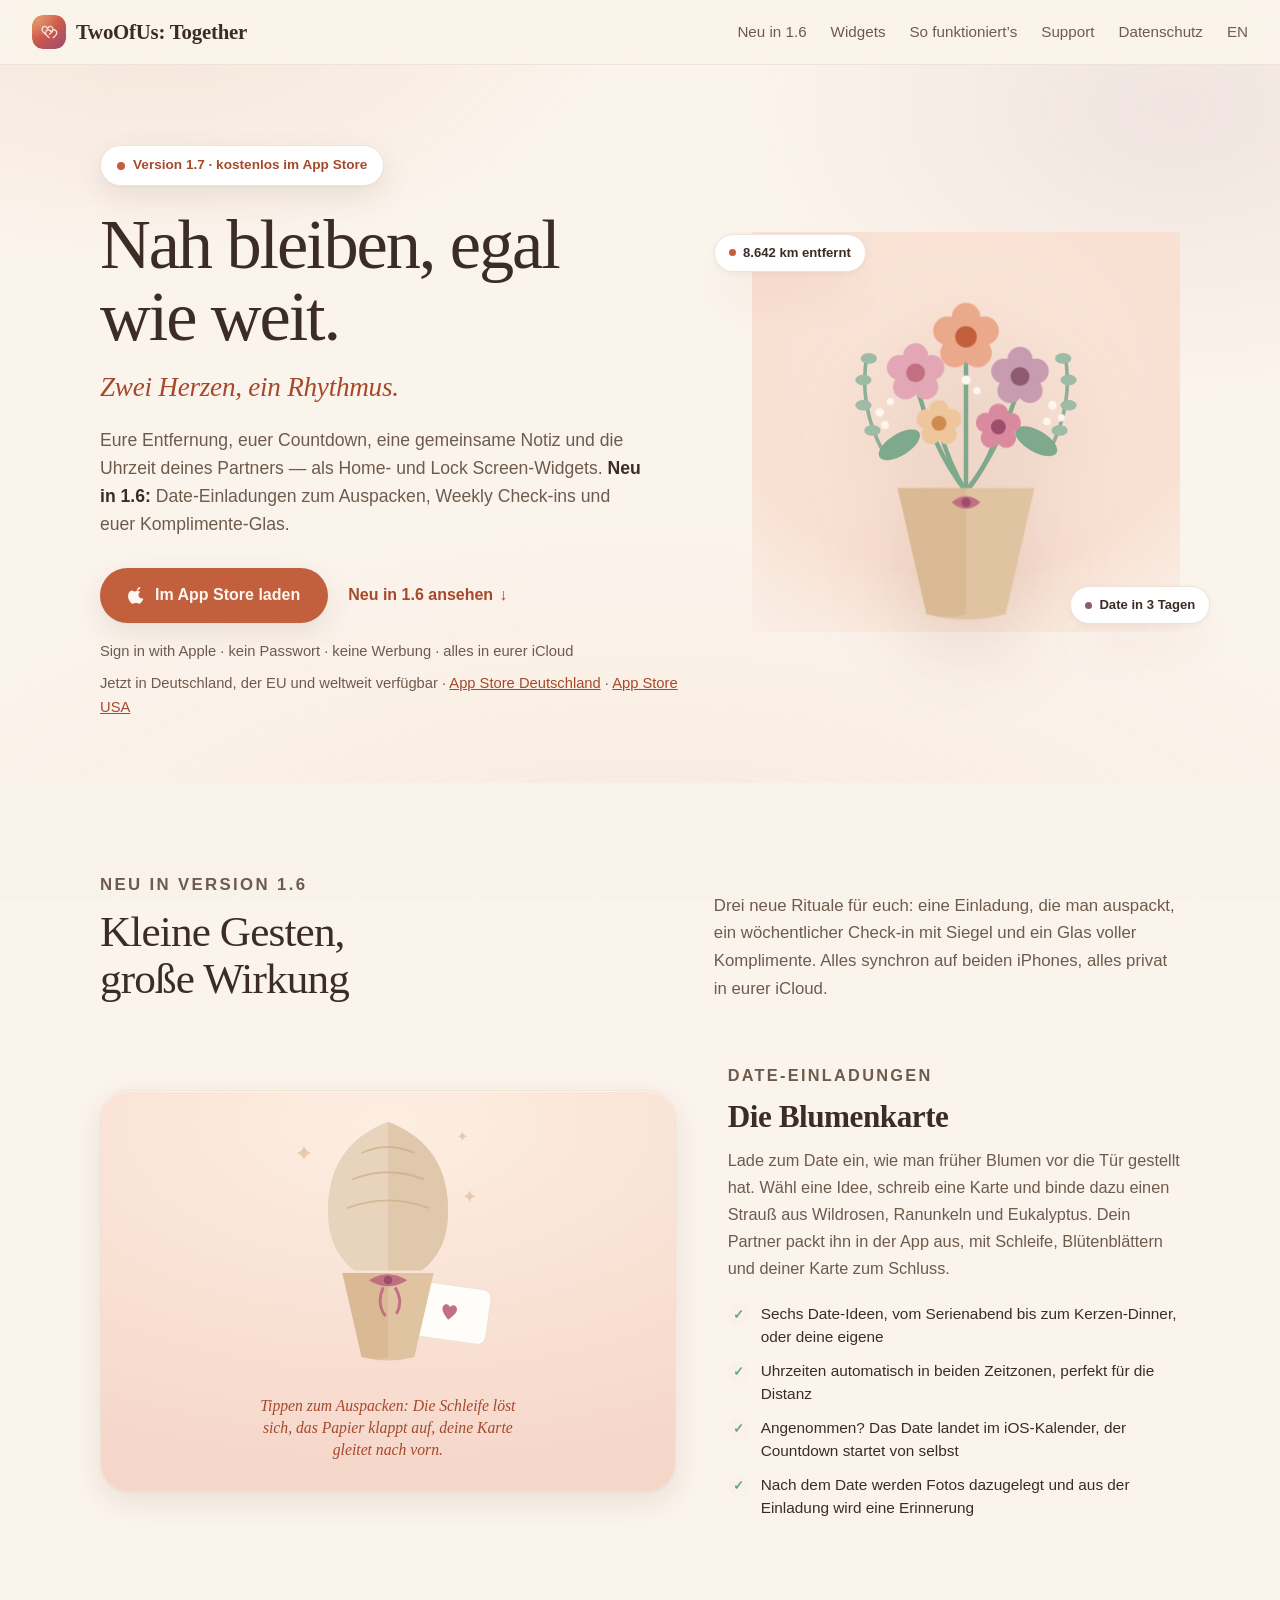
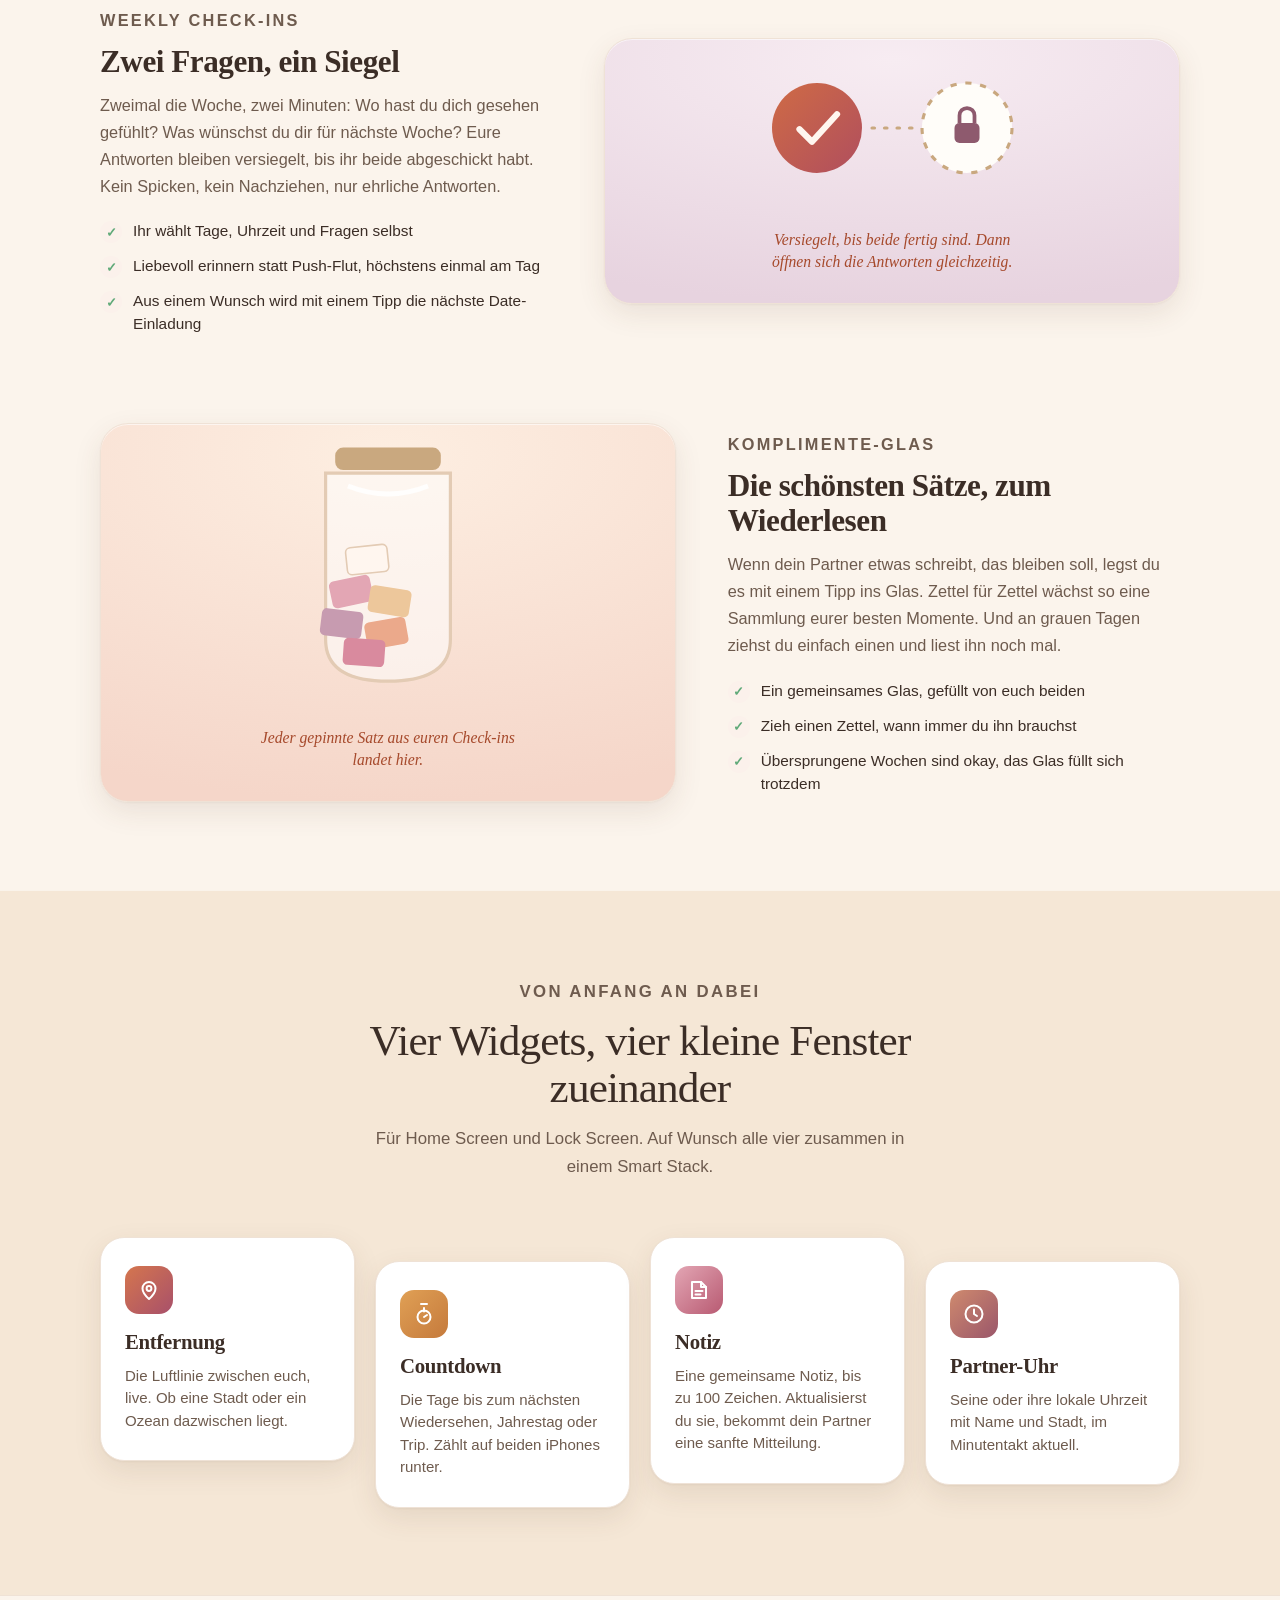
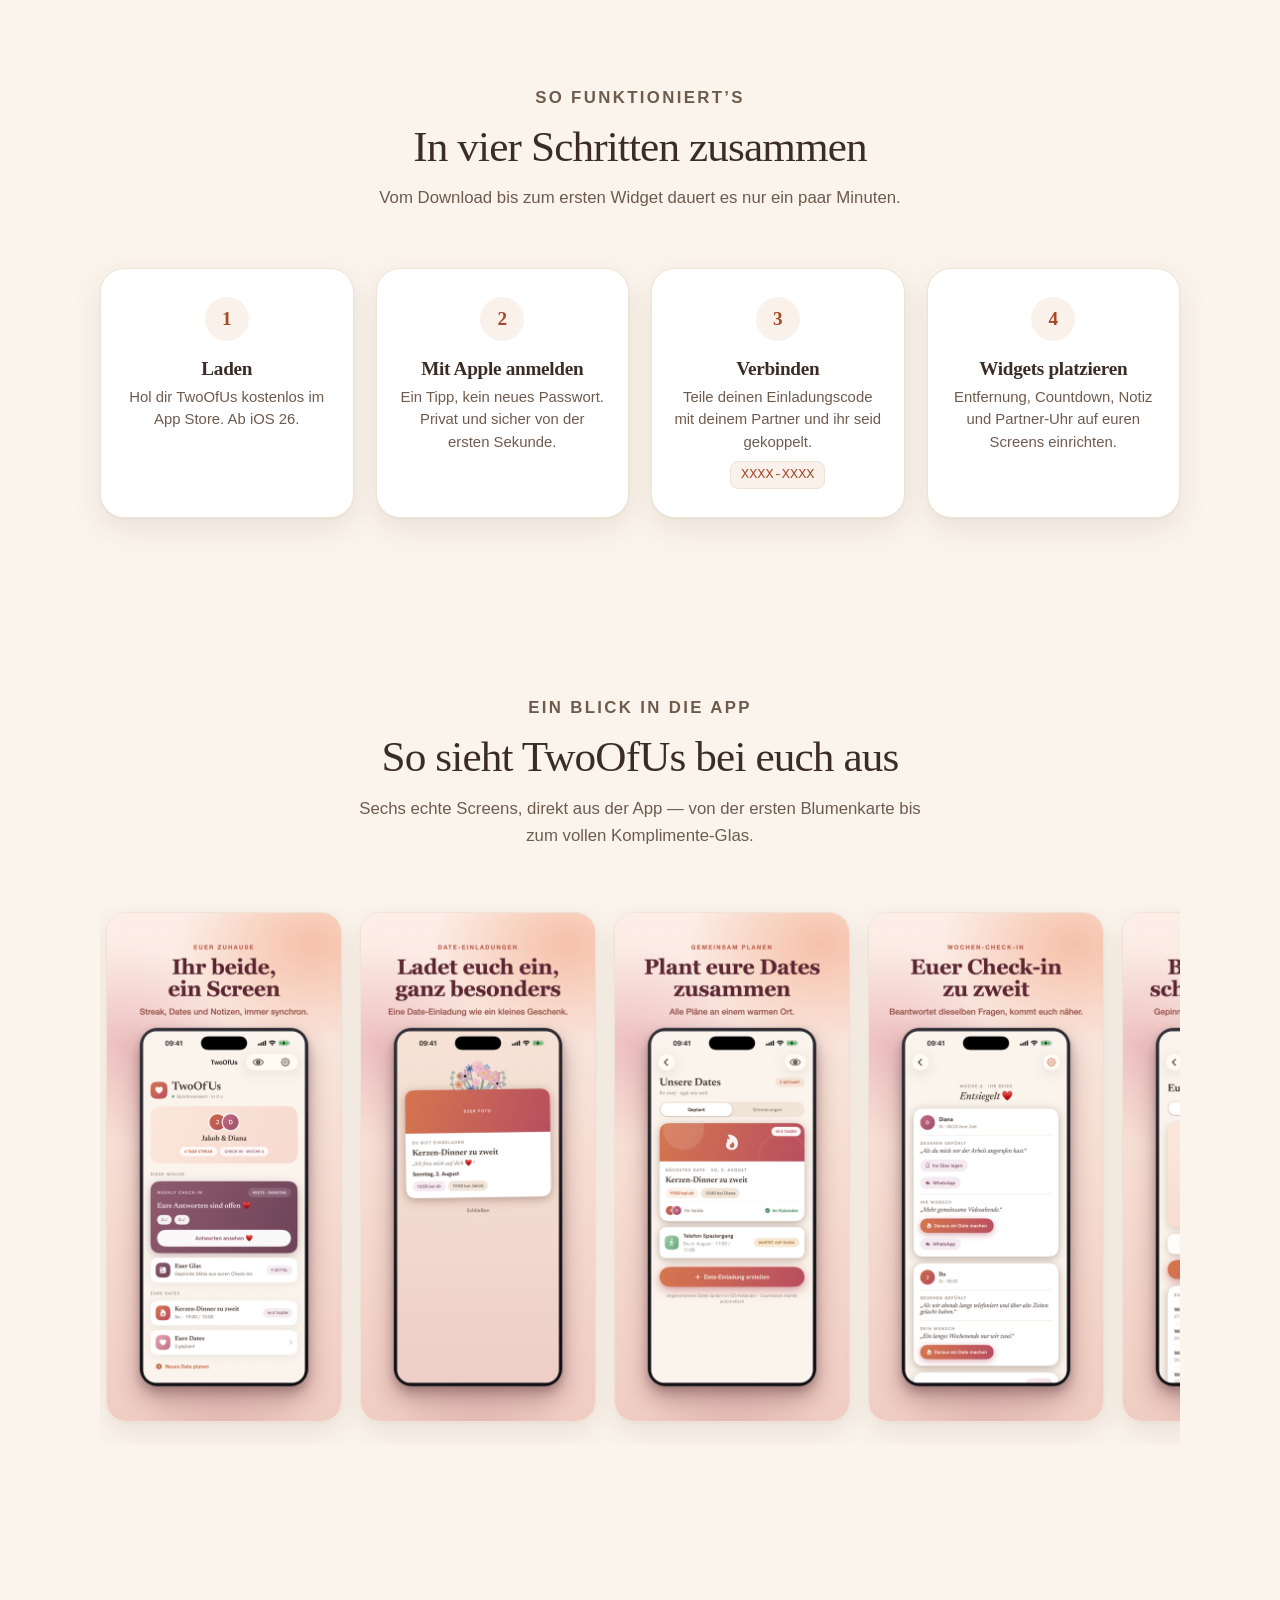
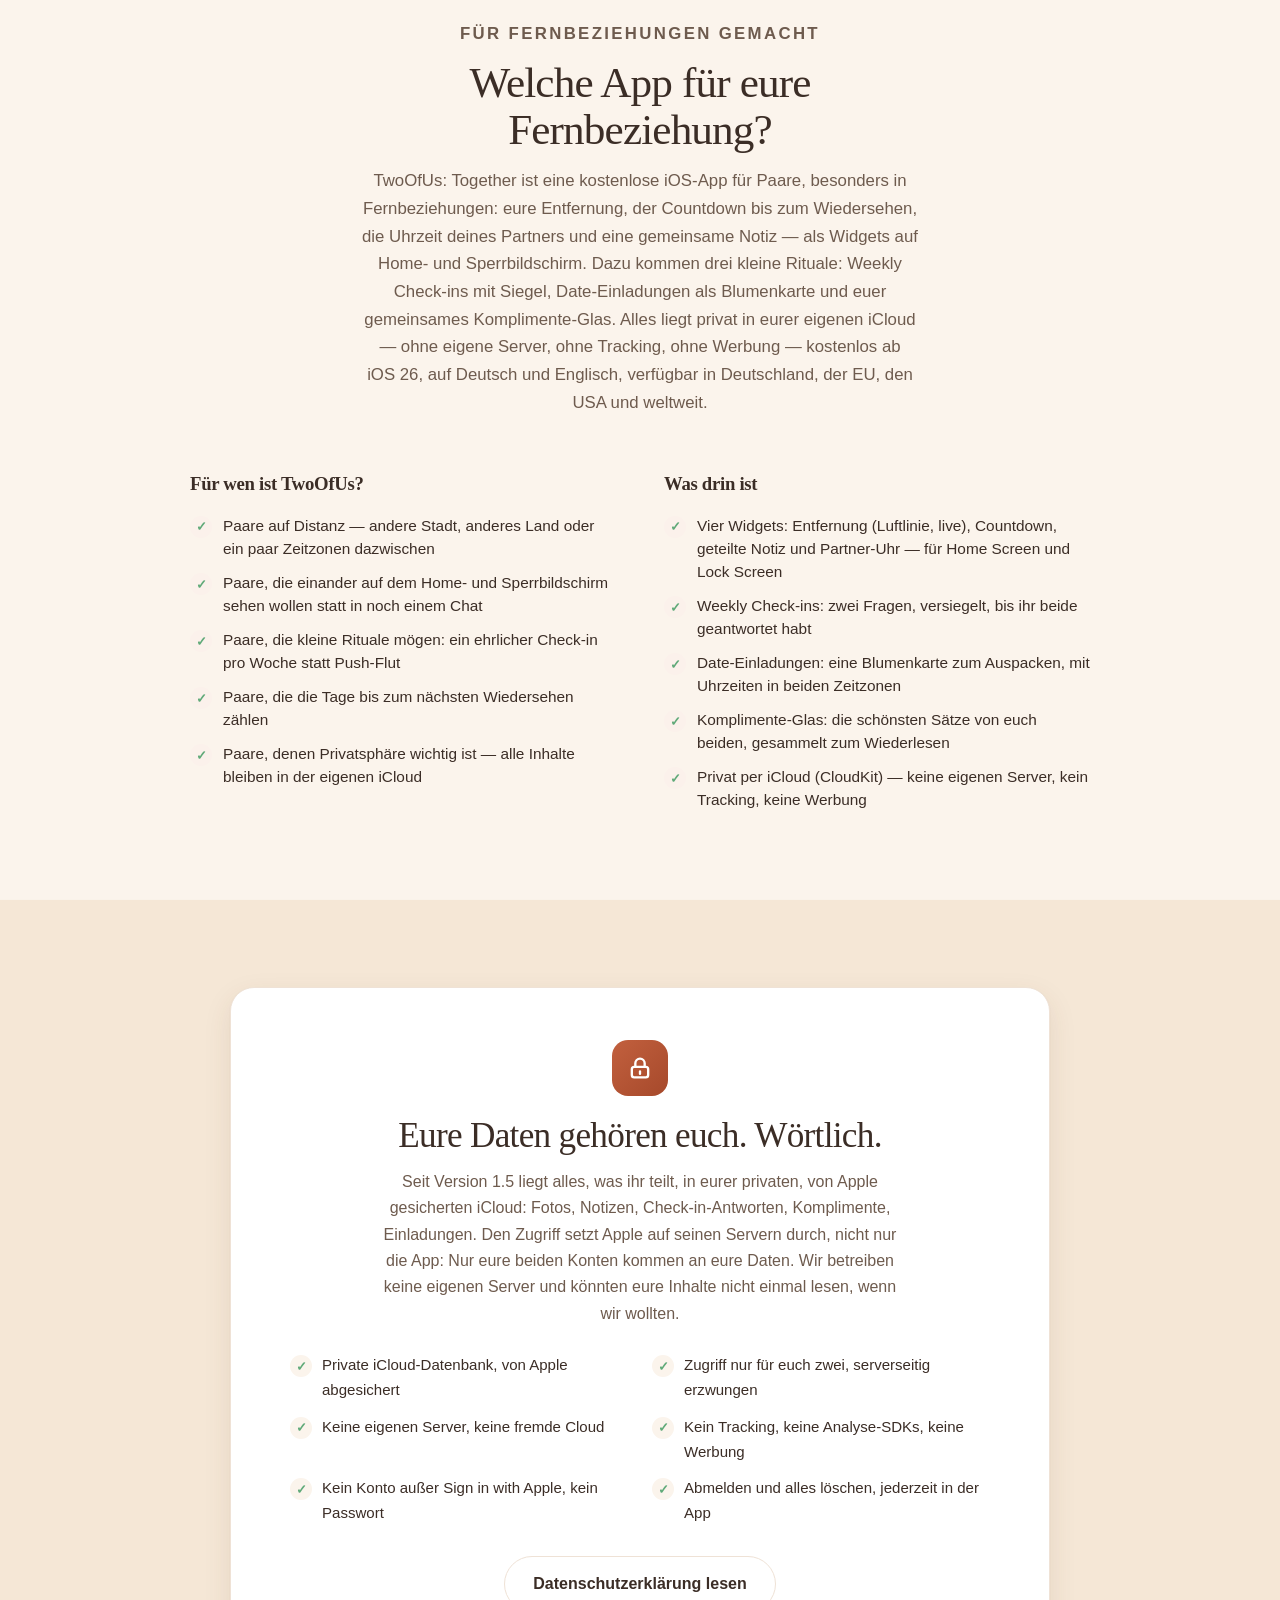
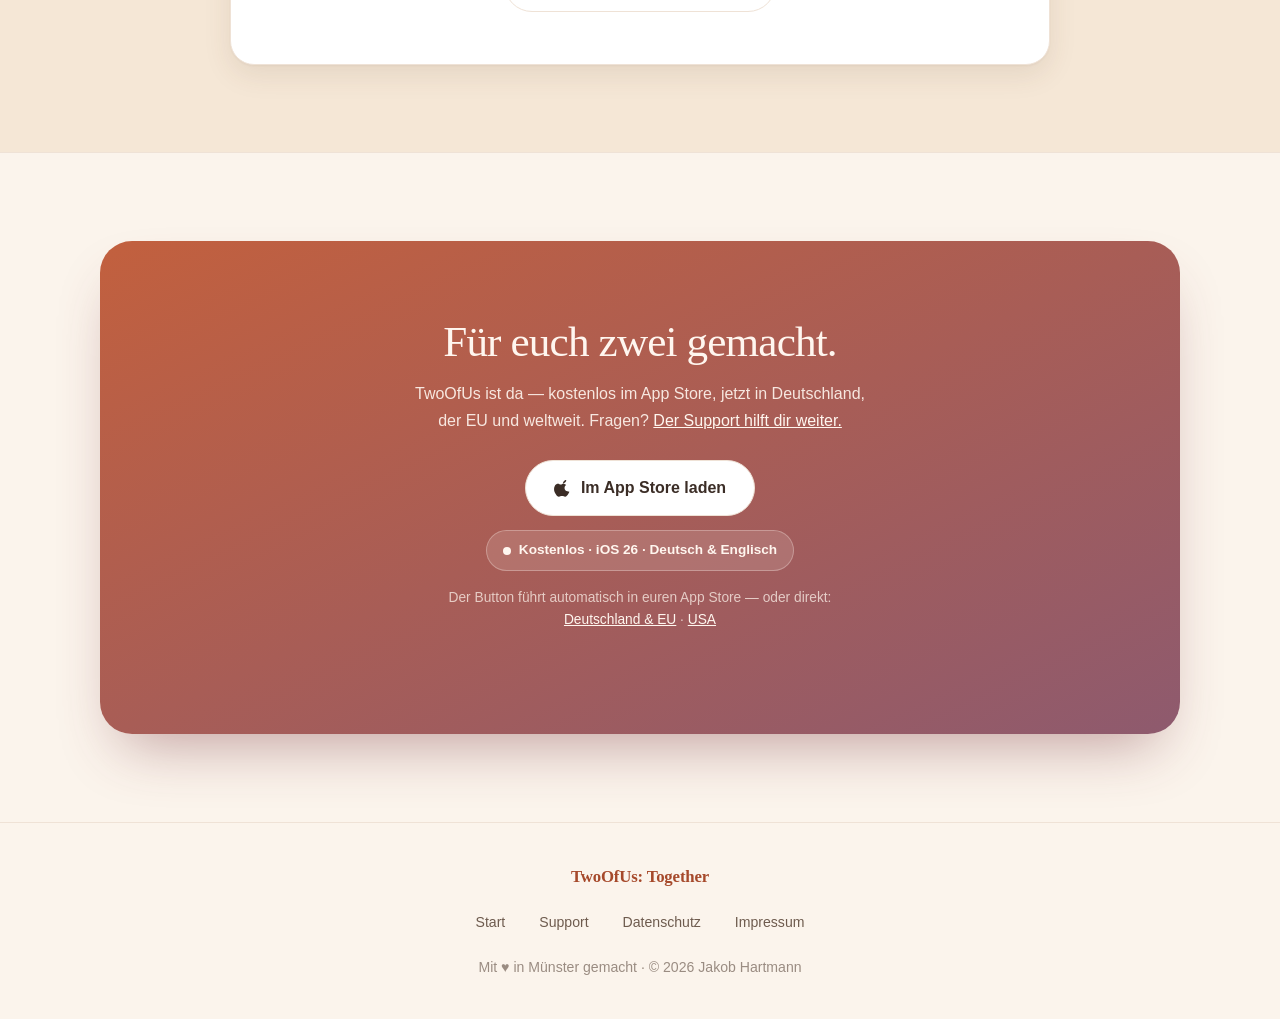
==== commit cf1fccdf: "Landing: hero version pill 1.6.2 -> 1.7 (matches live App Store version) Co-Authored-By: Claude Opus" ====
--- a/index.html
+++ b/index.html
@@ -11,14 +11,30 @@
 <meta property="og:type" content="website">
 <meta property="og:url" content="https://jakobjhartmann.github.io/twoofus.app/">
 <link rel="canonical" href="https://jakobjhartmann.github.io/twoofus.app/">
+<link rel="alternate" hreflang="de" href="https://jakobjhartmann.github.io/twoofus.app/">
+<link rel="alternate" hreflang="en" href="https://jakobjhartmann.github.io/twoofus.app/en/">
+<link rel="alternate" hreflang="x-default" href="https://jakobjhartmann.github.io/twoofus.app/">
 <meta name="apple-itunes-app" content="app-id=6760221551">
 <script type="application/ld+json">
 {
   "@context": "https://schema.org",
   "@type": "SoftwareApplication",
   "name": "TwoOfUs: Together",
-  "operatingSystem": "iOS",
+  "description": "Kostenlose iOS-App für Paare, besonders in Fernbeziehungen: gemeinsame Home- und Sperrbildschirm-Widgets (Entfernung, Partner-Uhr, Countdown, geteilte Notiz), Date-Einladungen, Weekly Check-ins und ein Komplimente-Glas. Alles privat in der eigenen iCloud, kostenlos ab iOS 26, auf Deutsch und Englisch.",
+  "operatingSystem": "iOS 26",
   "applicationCategory": "LifestyleApplication",
+  "applicationSubCategory": "Couples / long-distance relationship app",
+  "featureList": [
+    "Distance widget for couples",
+    "Partner clock widget across time zones",
+    "Countdown widget to the next reunion",
+    "Shared note widget",
+    "Date invitations (flower card)",
+    "Weekly check-ins",
+    "Compliments jar",
+    "Private iCloud sync, no tracking, no ads"
+  ],
+  "audience": { "@type": "PeopleAudience", "audienceType": "Couples and long-distance couples" },
   "offers": { "@type": "Offer", "price": "0", "priceCurrency": "EUR" },
   "url": "https://jakobjhartmann.github.io/twoofus.app/",
   "installUrl": "https://apps.apple.com/de/app/id6760221551",
@@ -241,6 +257,7 @@
     <li><a href="#how">So funktioniert&rsquo;s</a></li>
     <li><a href="support.html">Support</a></li>
     <li><a href="privacy.html">Datenschutz</a></li>
+    <li><a href="en/" hreflang="en" aria-label="English version">EN</a></li>
   </ul>
   <details class="nav-menu">
     <summary aria-label="Men&uuml; &ouml;ffnen">
@@ -252,6 +269,7 @@
       <li><a href="#how">So funktioniert&rsquo;s</a></li>
       <li><a href="support.html">Support</a></li>
       <li><a href="privacy.html">Datenschutz</a></li>
+      <li><a href="en/" hreflang="en" aria-label="English version">English</a></li>
     </ul>
   </details>
 </nav>
@@ -260,7 +278,7 @@
 <header class="hero">
   <div class="hero-grid">
     <div class="hero-copy">
-      <span class="pill"><span class="dot"></span> Version 1.6.2 &middot; kostenlos im App&nbsp;Store</span>
+      <span class="pill"><span class="dot"></span> Version 1.7 &middot; kostenlos im App&nbsp;Store</span>
       <h1>Nah bleiben, egal wie weit.</h1>
       <p class="claim">Zwei Herzen, ein Rhythmus.</p>
       <p class="subtitle">Eure Entfernung, euer Countdown, eine gemeinsame Notiz und die Uhrzeit deines Partners &mdash; als Home- und Lock&nbsp;Screen-Widgets. <strong>Neu in 1.6:</strong> Date-Einladungen zum Auspacken, Weekly Check-ins und euer Komplimente-Glas.</p>
@@ -567,6 +585,39 @@
   </div>
 </section>
 
+<!-- FUER FERNBEZIEHUNGEN (GEO) -->
+<section id="fernbeziehung">
+  <div class="container">
+    <div class="section-head reveal">
+      <p class="kicker">F&uuml;r Fernbeziehungen gemacht</p>
+      <h2>Welche App f&uuml;r eure Fernbeziehung?</h2>
+      <p>TwoOfUs: Together ist eine kostenlose iOS-App f&uuml;r Paare, besonders in Fernbeziehungen: eure Entfernung, der Countdown bis zum Wiedersehen, die Uhrzeit deines Partners und eine gemeinsame Notiz &mdash; als Widgets auf Home- und Sperrbildschirm. Dazu kommen drei kleine Rituale: Weekly Check-ins mit Siegel, Date-Einladungen als Blumenkarte und euer gemeinsames Komplimente-Glas. Alles liegt privat in eurer eigenen iCloud &mdash; ohne eigene Server, ohne Tracking, ohne Werbung &mdash; kostenlos ab iOS&nbsp;26, auf Deutsch und Englisch, verf&uuml;gbar in Deutschland, der EU, den USA und weltweit.</p>
+    </div>
+    <div class="reveal" style="display:grid;grid-template-columns:repeat(auto-fit,minmax(280px,1fr));gap:36px 48px;max-width:900px;margin:0 auto">
+      <div>
+        <h3>F&uuml;r wen ist TwoOfUs?</h3>
+        <ul class="detail">
+          <li><span class="check" aria-hidden="true">&#10003;</span> Paare auf Distanz &mdash; andere Stadt, anderes Land oder ein paar Zeitzonen dazwischen</li>
+          <li><span class="check" aria-hidden="true">&#10003;</span> Paare, die einander auf dem Home- und Sperrbildschirm sehen wollen statt in noch einem Chat</li>
+          <li><span class="check" aria-hidden="true">&#10003;</span> Paare, die kleine Rituale m&ouml;gen: ein ehrlicher Check-in pro Woche statt Push-Flut</li>
+          <li><span class="check" aria-hidden="true">&#10003;</span> Paare, die die Tage bis zum n&auml;chsten Wiedersehen z&auml;hlen</li>
+          <li><span class="check" aria-hidden="true">&#10003;</span> Paare, denen Privatsph&auml;re wichtig ist &mdash; alle Inhalte bleiben in der eigenen iCloud</li>
+        </ul>
+      </div>
+      <div>
+        <h3>Was drin ist</h3>
+        <ul class="detail">
+          <li><span class="check" aria-hidden="true">&#10003;</span> Vier Widgets: Entfernung (Luftlinie, live), Countdown, geteilte Notiz und Partner-Uhr &mdash; f&uuml;r Home Screen und Lock Screen</li>
+          <li><span class="check" aria-hidden="true">&#10003;</span> Weekly Check-ins: zwei Fragen, versiegelt, bis ihr beide geantwortet habt</li>
+          <li><span class="check" aria-hidden="true">&#10003;</span> Date-Einladungen: eine Blumenkarte zum Auspacken, mit Uhrzeiten in beiden Zeitzonen</li>
+          <li><span class="check" aria-hidden="true">&#10003;</span> Komplimente-Glas: die sch&ouml;nsten S&auml;tze von euch beiden, gesammelt zum Wiederlesen</li>
+          <li><span class="check" aria-hidden="true">&#10003;</span> Privat per iCloud (CloudKit) &mdash; keine eigenen Server, kein Tracking, keine Werbung</li>
+        </ul>
+      </div>
+    </div>
+  </div>
+</section>
+
 <!-- PRIVACY HIGHLIGHT -->
 <section class="privacy" id="privatsphaere">
   <div class="container">
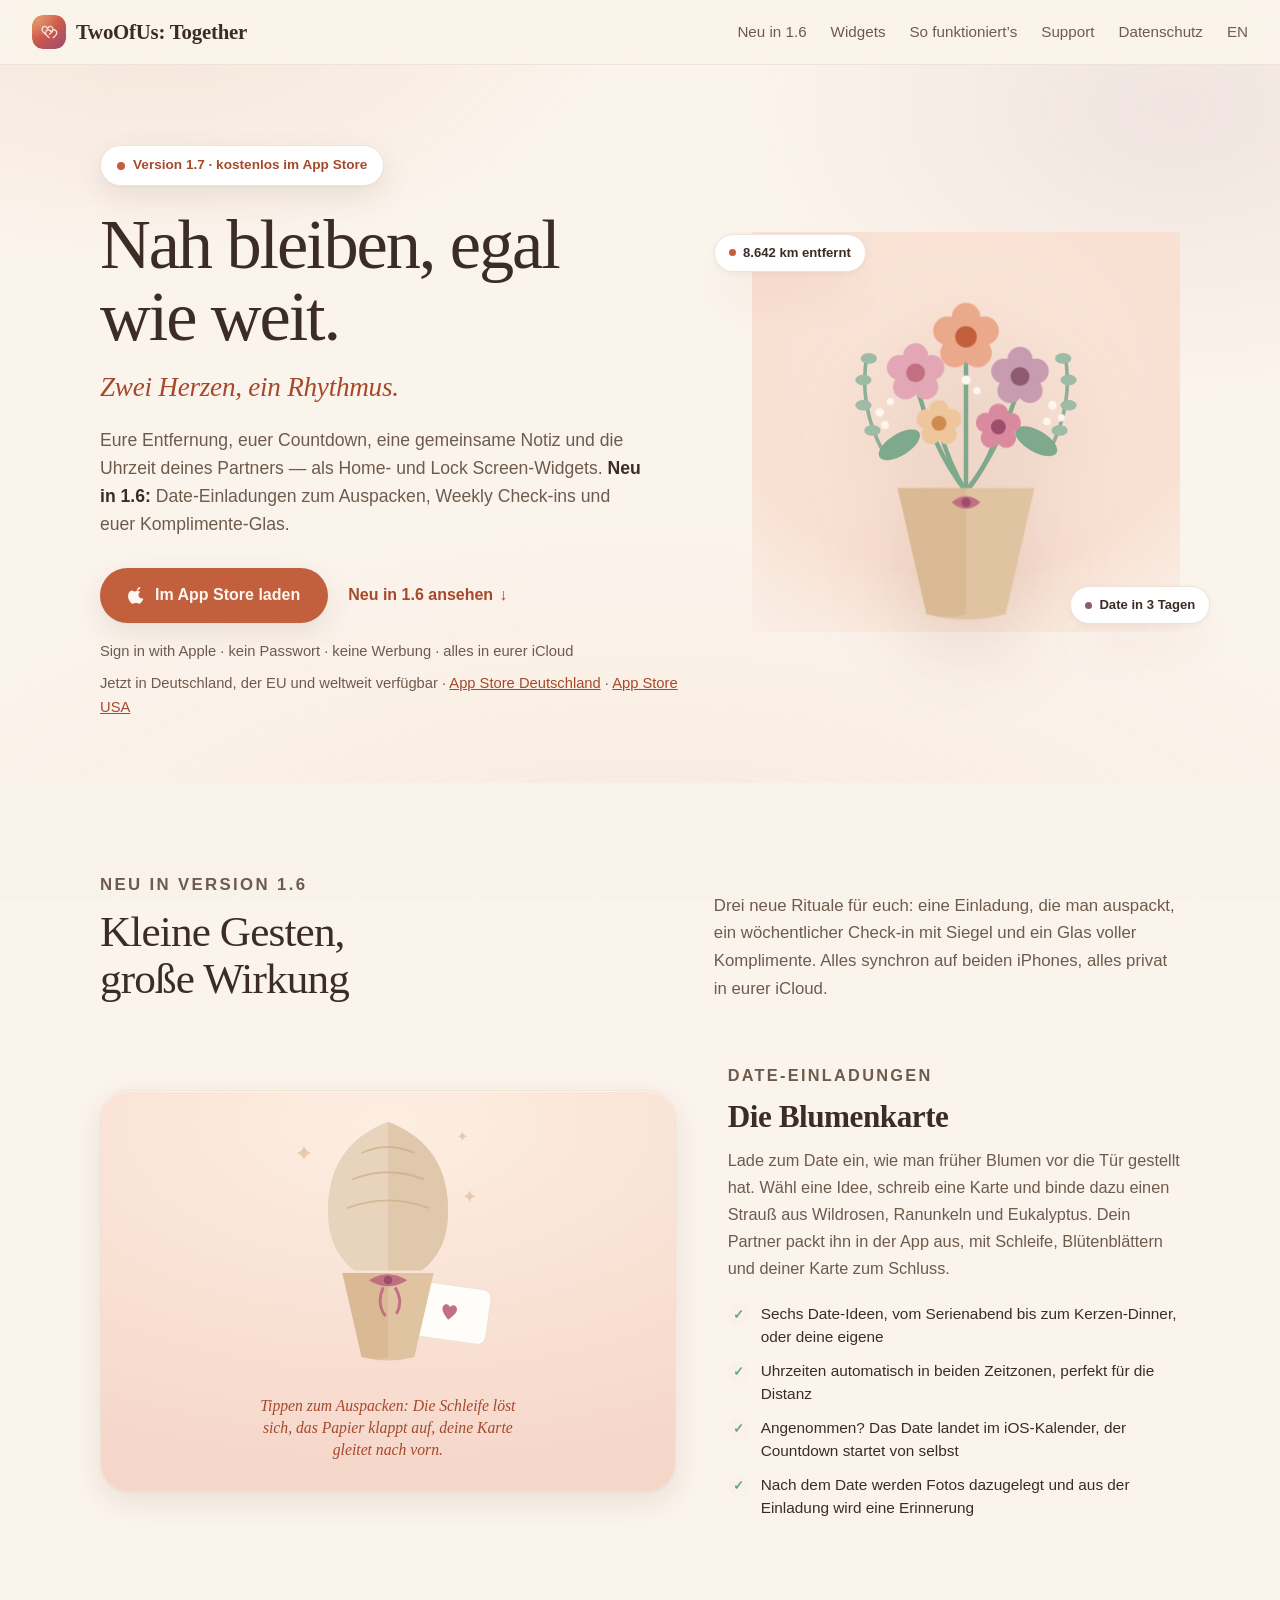
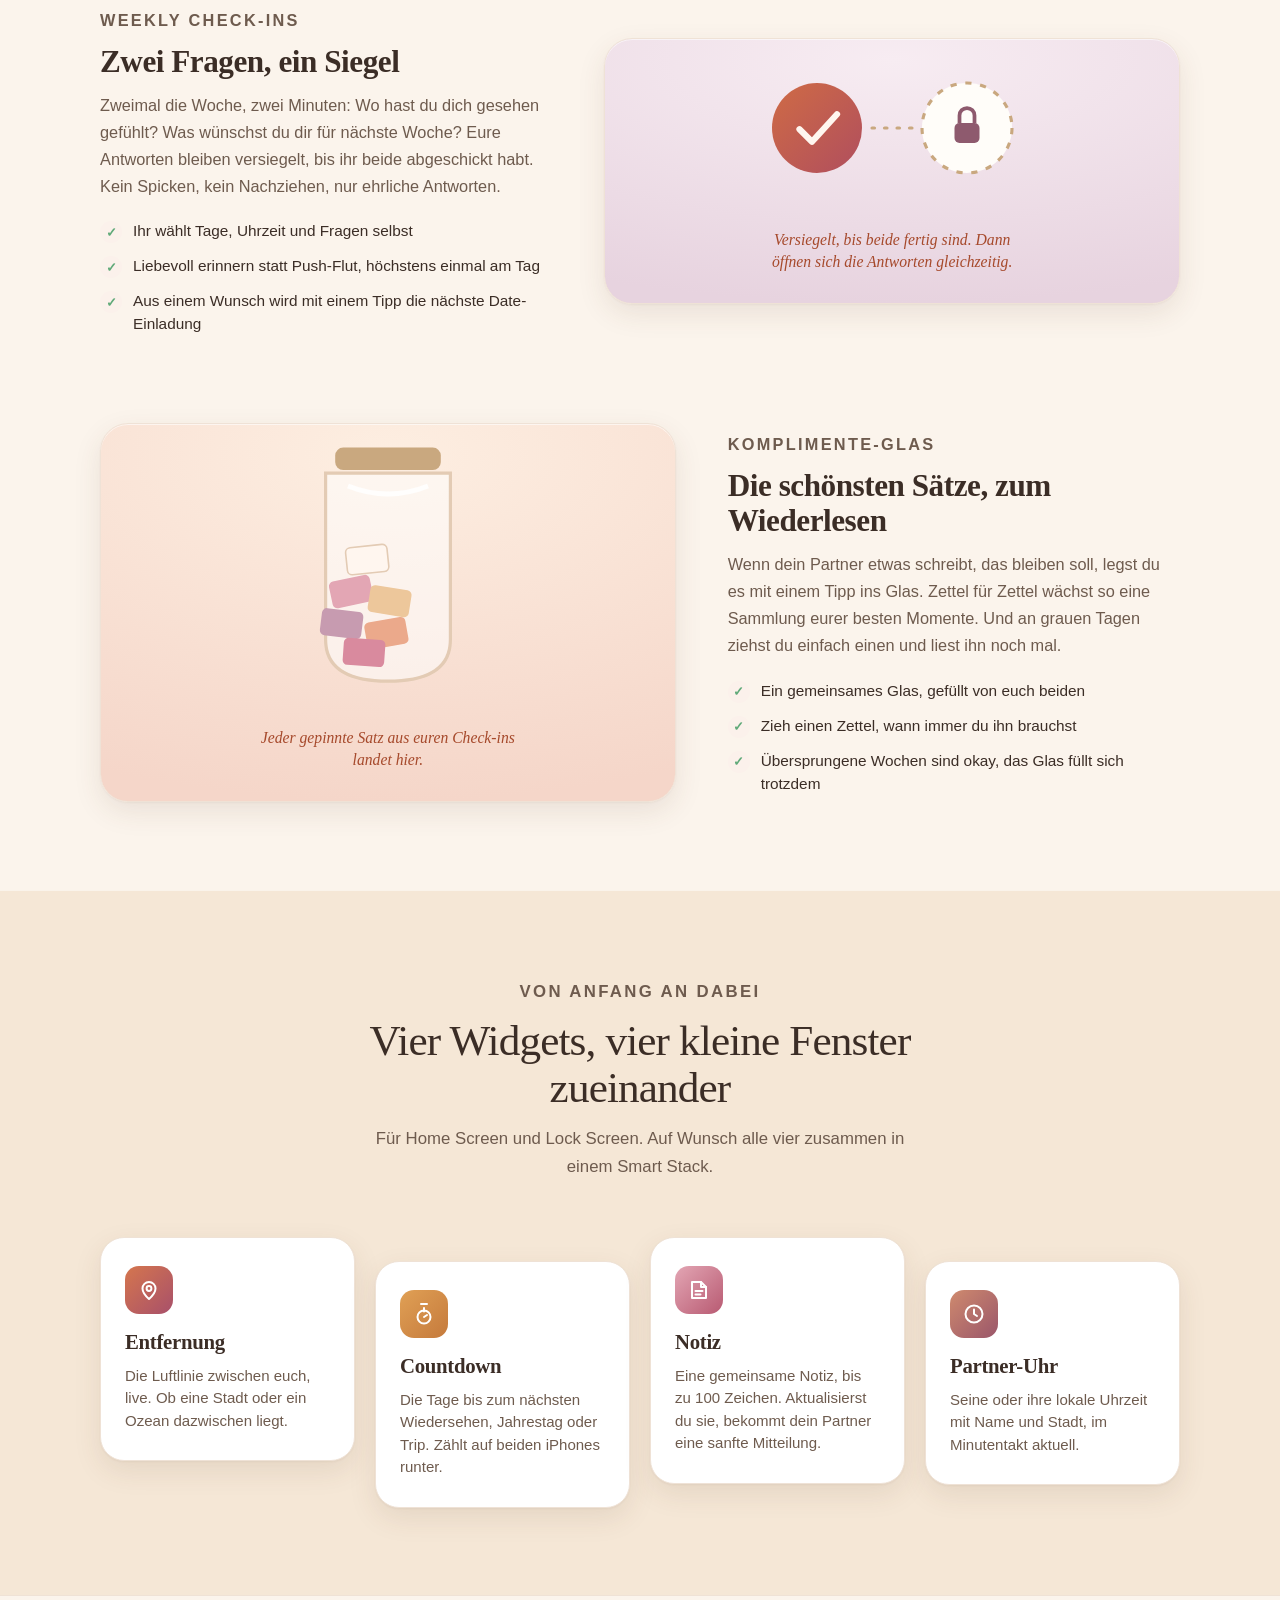
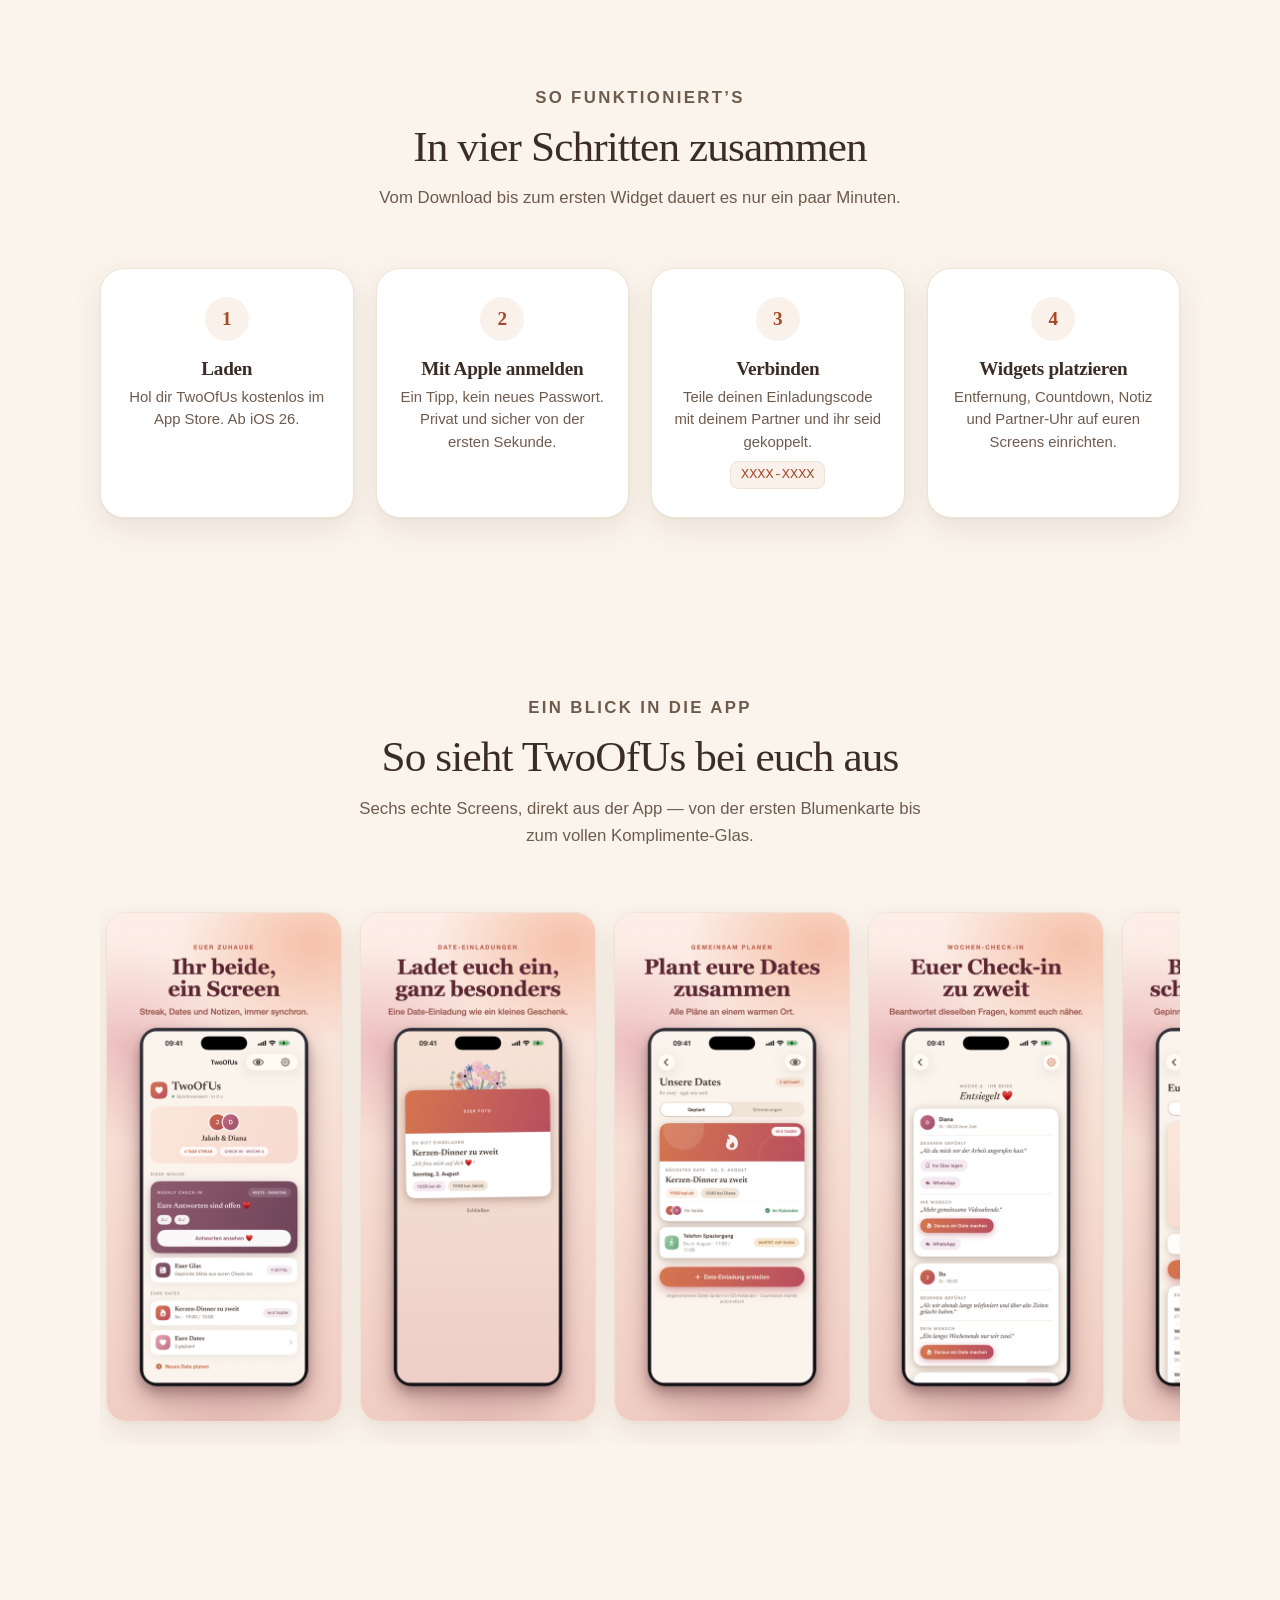
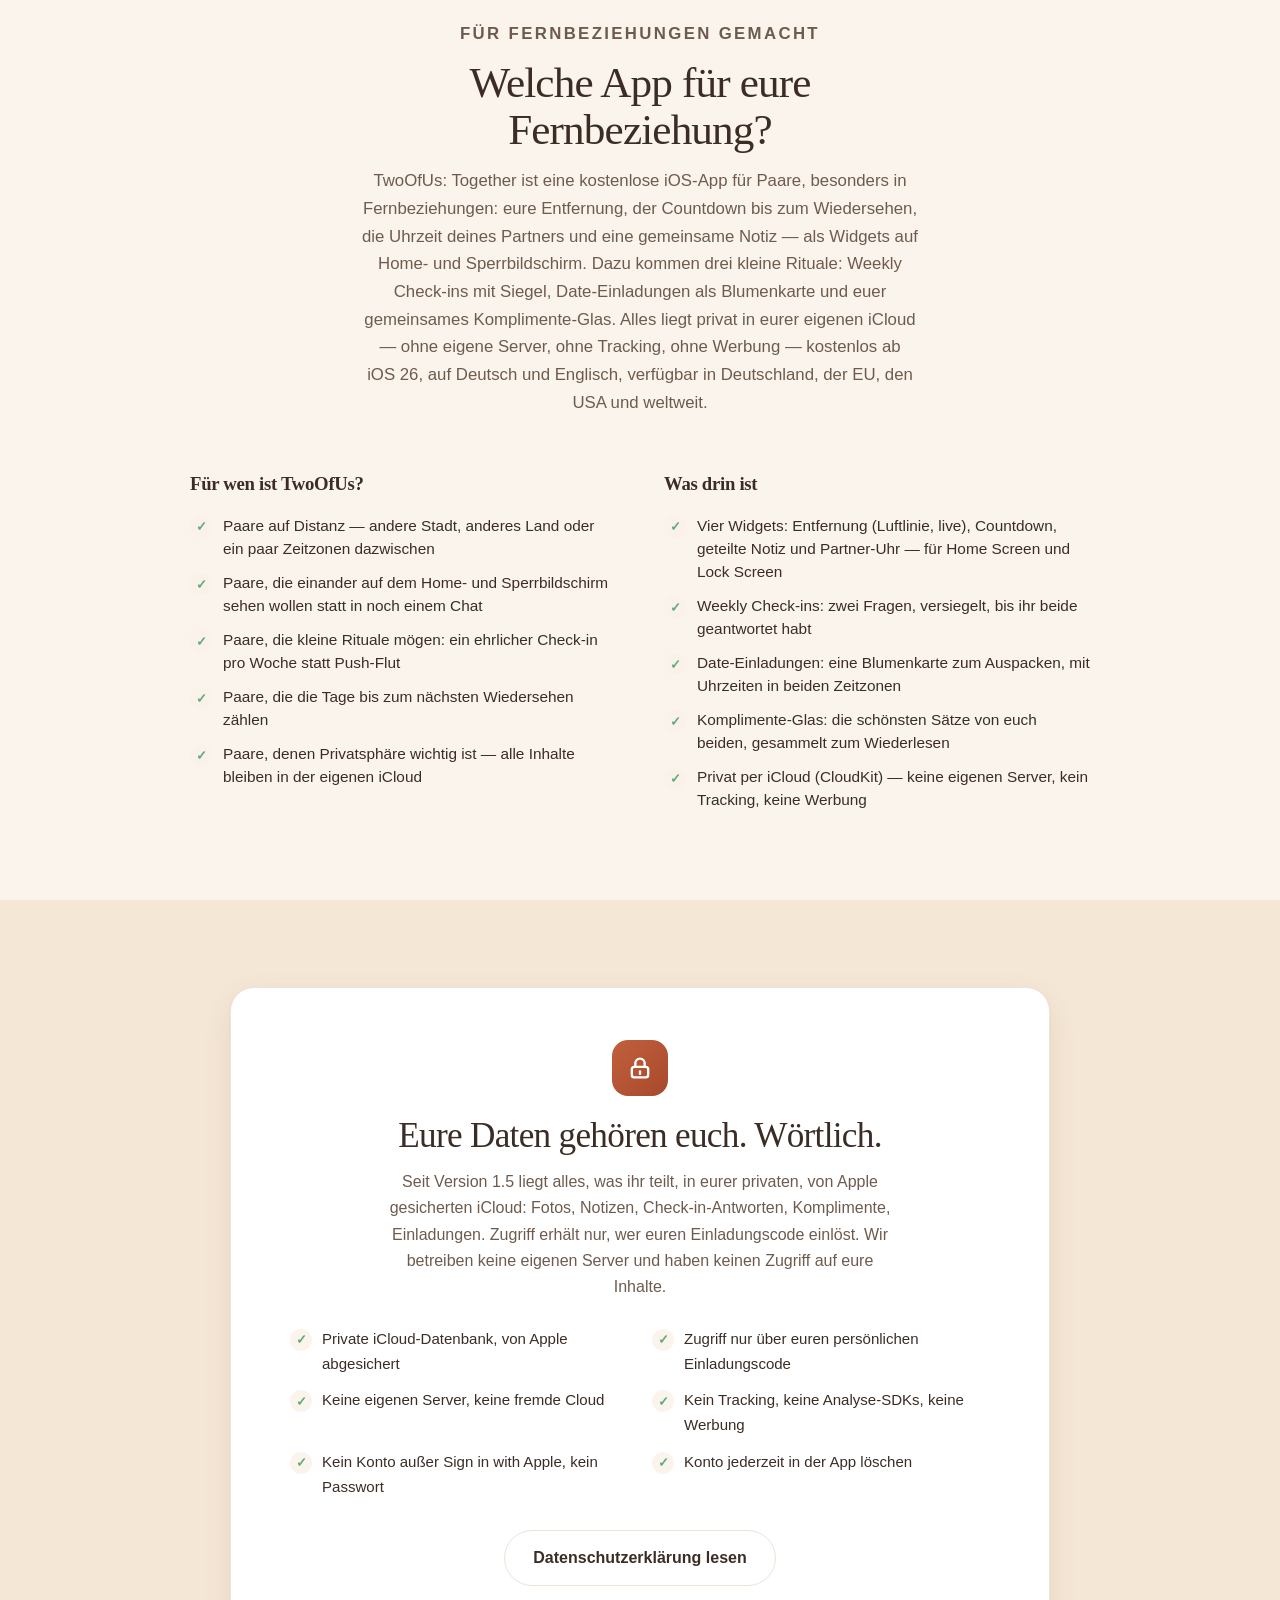
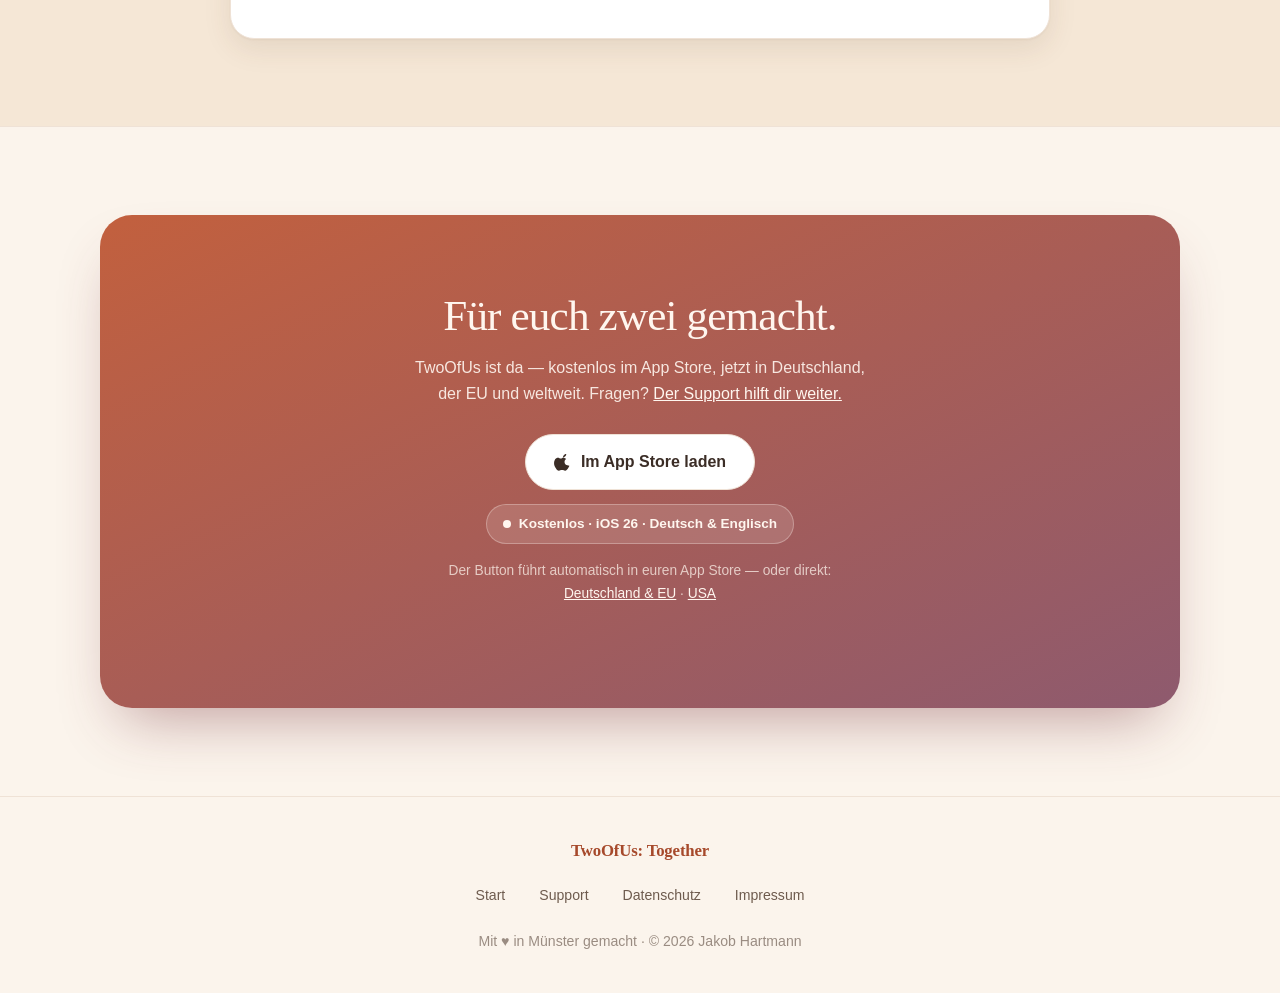
==== commit ef67a175: "Legal: accurate privacy inventory, drop access/seal/expiry overclaims, imprint VSBG, invite home lin" ====
--- a/index.html
+++ b/index.html
@@ -624,14 +624,14 @@
     <div class="card privacy-card reveal">
       <div class="ico" aria-hidden="true"><svg viewBox="0 0 24 24" fill="none" stroke="#fff" stroke-width="2" stroke-linecap="round" stroke-linejoin="round"><rect x="5" y="11" width="14" height="9" rx="2"/><path d="M8 11V8a4 4 0 0 1 8 0v3"/><path d="M12 15v2"/></svg></div>
       <h2>Eure Daten geh&ouml;ren euch. W&ouml;rtlich.</h2>
-      <p>Seit Version 1.5 liegt alles, was ihr teilt, in eurer privaten, von Apple gesicherten iCloud: Fotos, Notizen, Check-in-Antworten, Komplimente, Einladungen. Den Zugriff setzt Apple auf seinen Servern durch, nicht nur die App: Nur eure beiden Konten kommen an eure Daten. Wir betreiben keine eigenen Server und k&ouml;nnten eure Inhalte nicht einmal lesen, wenn wir wollten.</p>
+      <p>Seit Version 1.5 liegt alles, was ihr teilt, in eurer privaten, von Apple gesicherten iCloud: Fotos, Notizen, Check-in-Antworten, Komplimente, Einladungen. Zugriff erh&auml;lt nur, wer euren Einladungscode einl&ouml;st. Wir betreiben keine eigenen Server und haben keinen Zugriff auf eure Inhalte.</p>
       <ul class="pledge">
         <li><span class="check" aria-hidden="true">&#10003;</span> Private iCloud-Datenbank, von Apple abgesichert</li>
-        <li><span class="check" aria-hidden="true">&#10003;</span> Zugriff nur f&uuml;r euch zwei, serverseitig erzwungen</li>
+        <li><span class="check" aria-hidden="true">&#10003;</span> Zugriff nur &uuml;ber euren pers&ouml;nlichen Einladungscode</li>
         <li><span class="check" aria-hidden="true">&#10003;</span> Keine eigenen Server, keine fremde Cloud</li>
         <li><span class="check" aria-hidden="true">&#10003;</span> Kein Tracking, keine Analyse-SDKs, keine Werbung</li>
         <li><span class="check" aria-hidden="true">&#10003;</span> Kein Konto au&szlig;er Sign in with Apple, kein Passwort</li>
-        <li><span class="check" aria-hidden="true">&#10003;</span> Abmelden und alles l&ouml;schen, jederzeit in der App</li>
+        <li><span class="check" aria-hidden="true">&#10003;</span> Konto jederzeit in der App l&ouml;schen</li>
       </ul>
       <a href="privacy.html" class="btn btn-secondary">Datenschutzerkl&auml;rung lesen</a>
     </div>
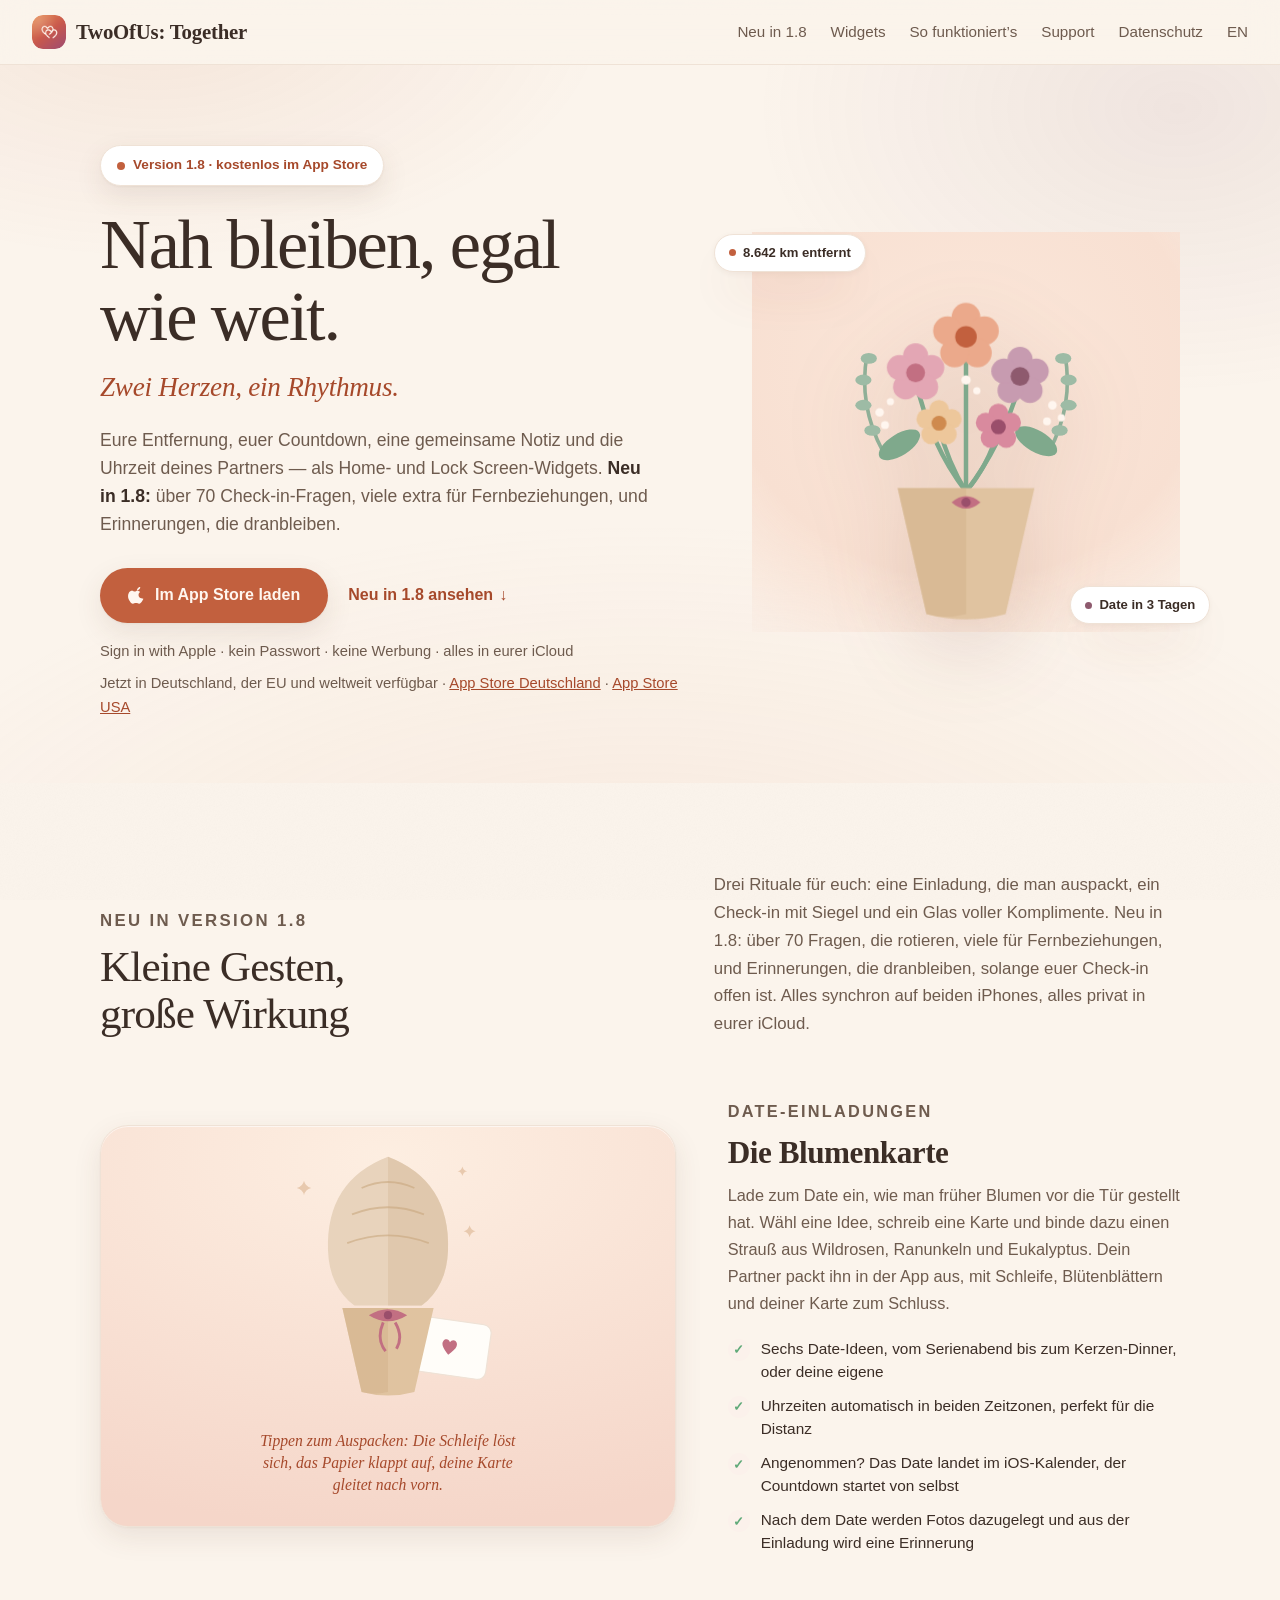
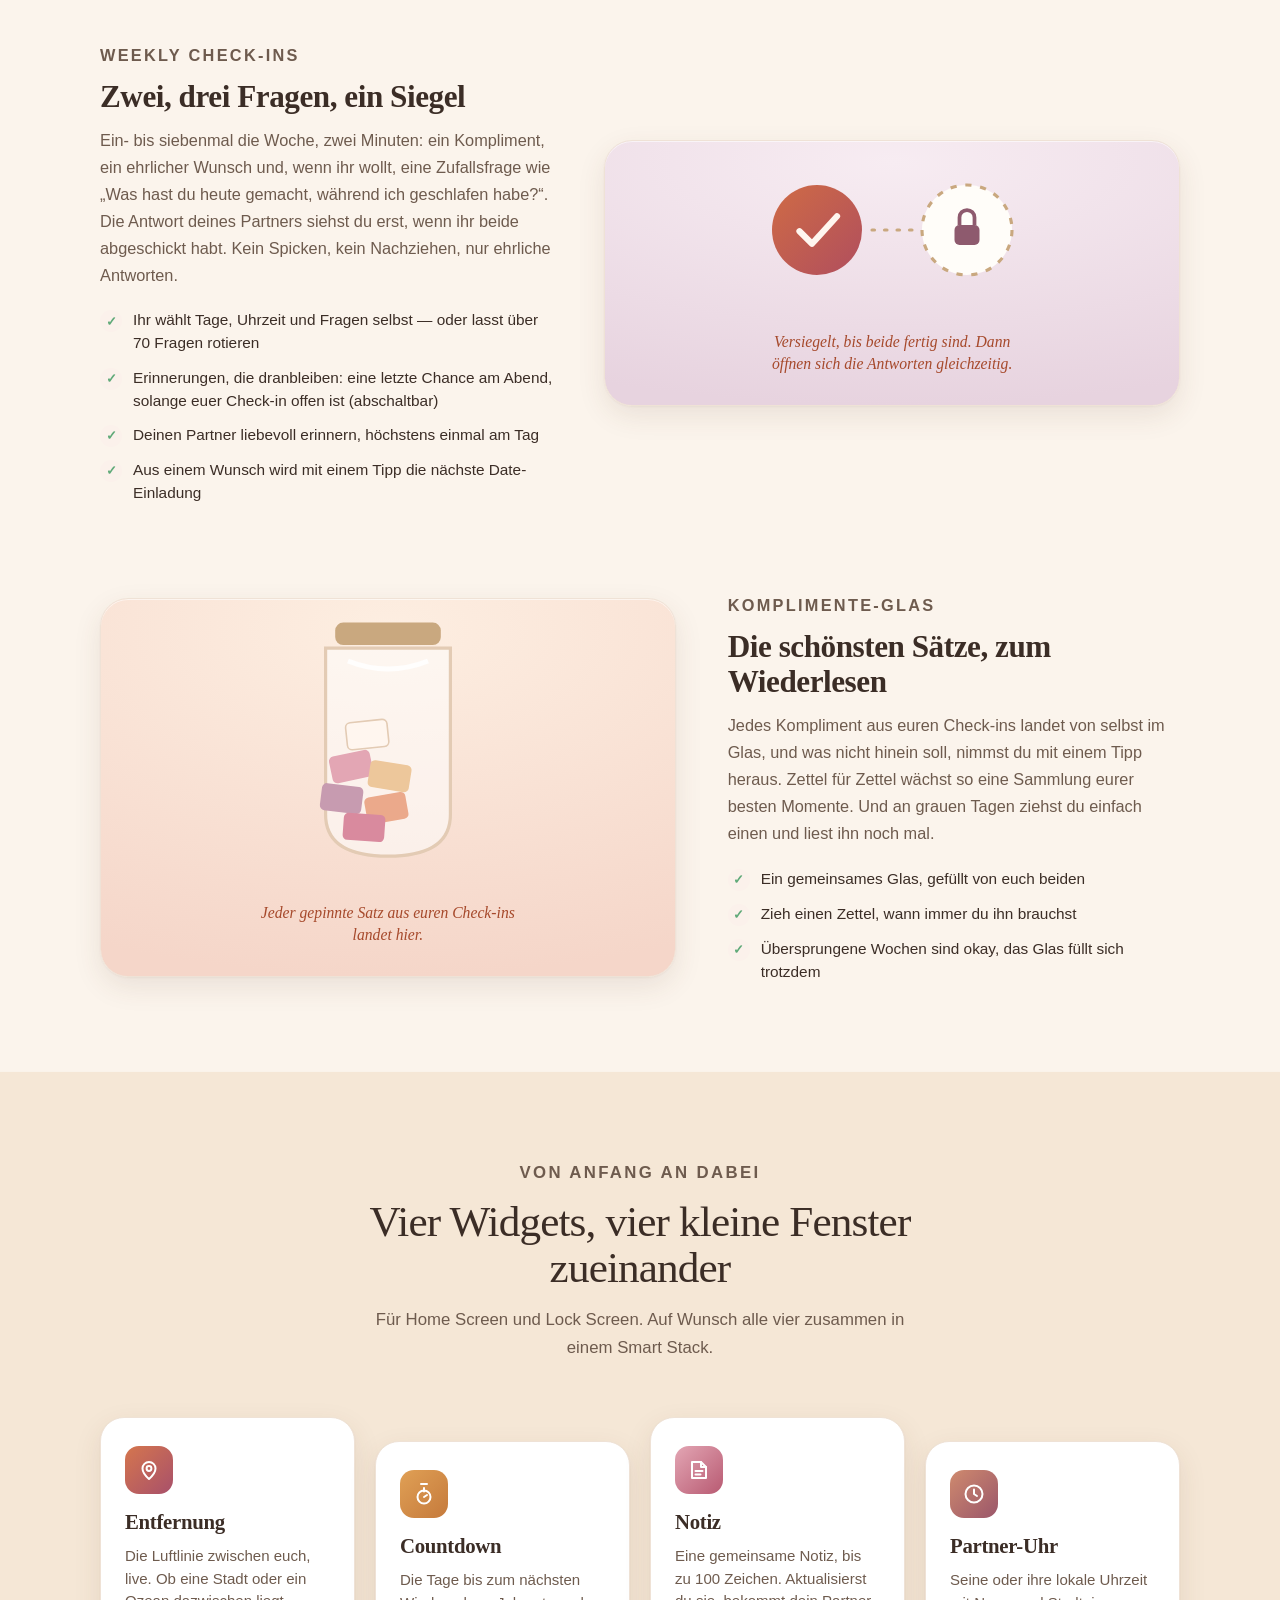
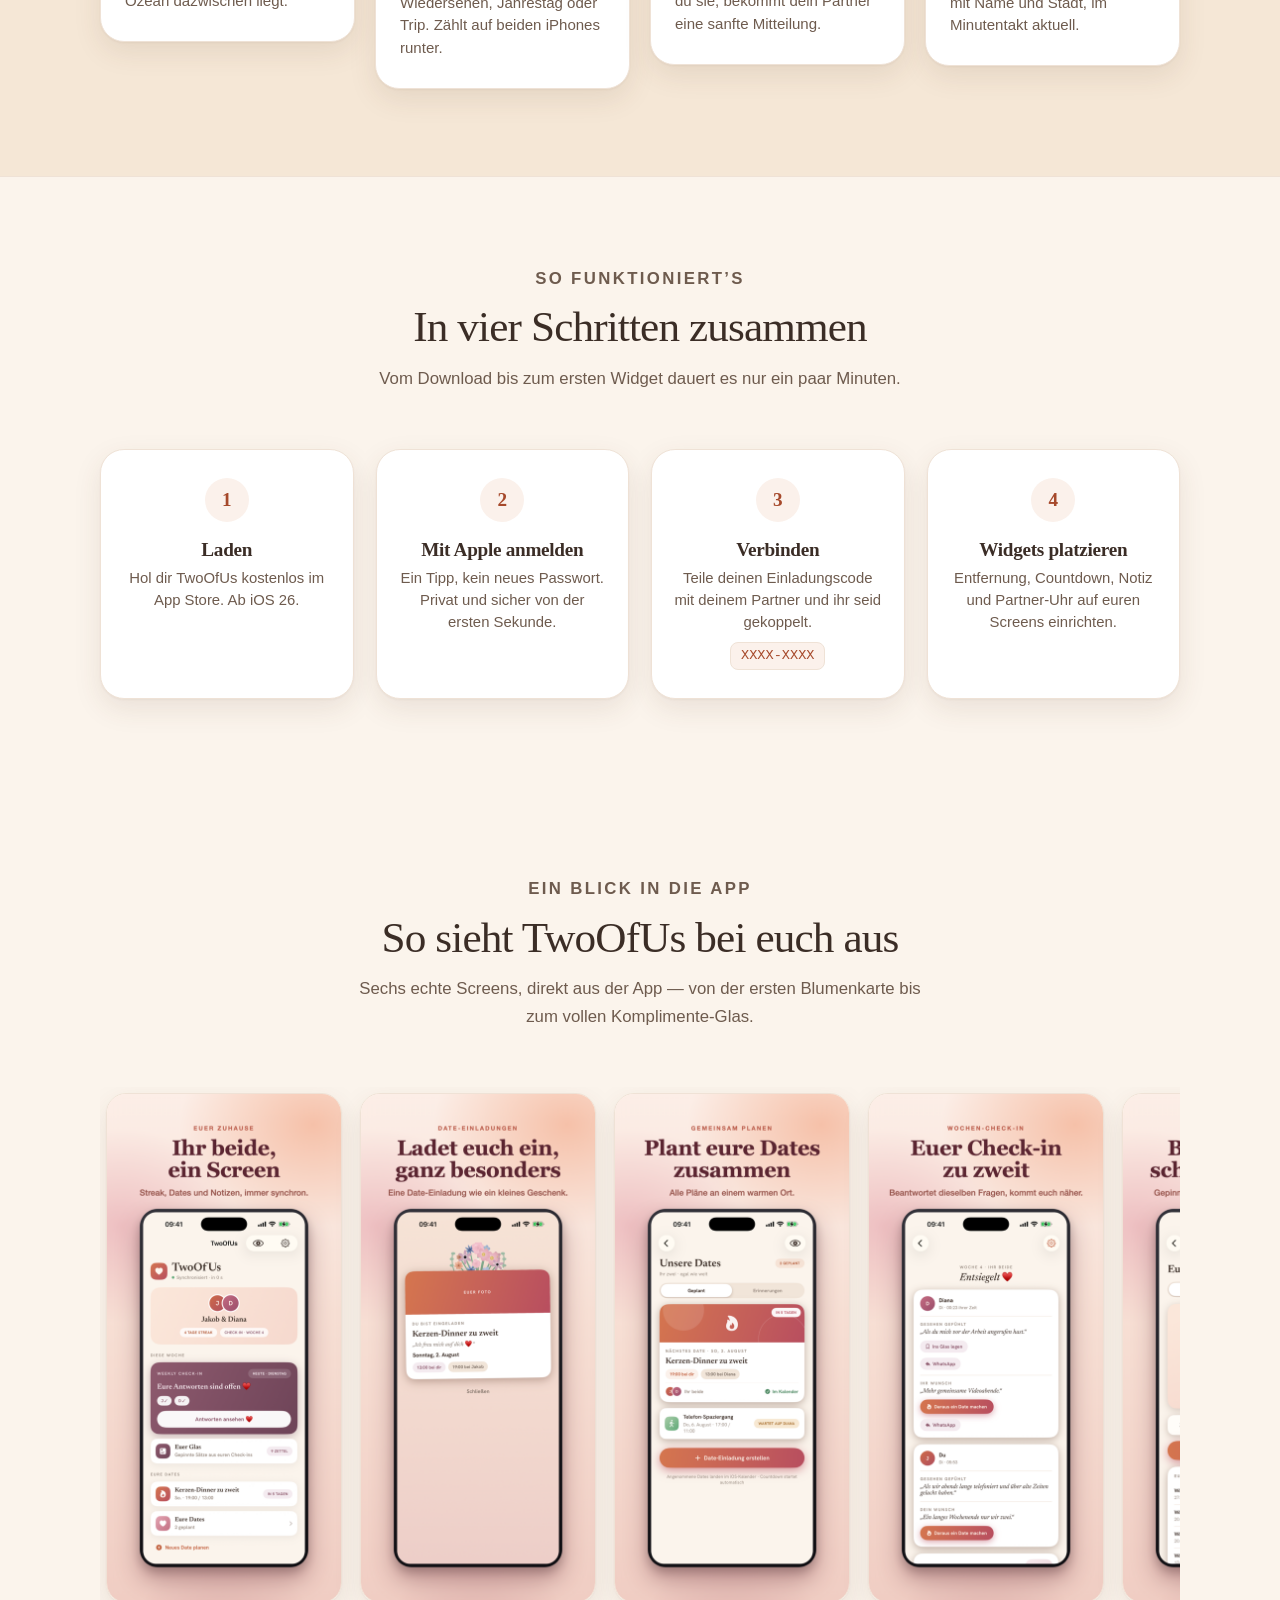
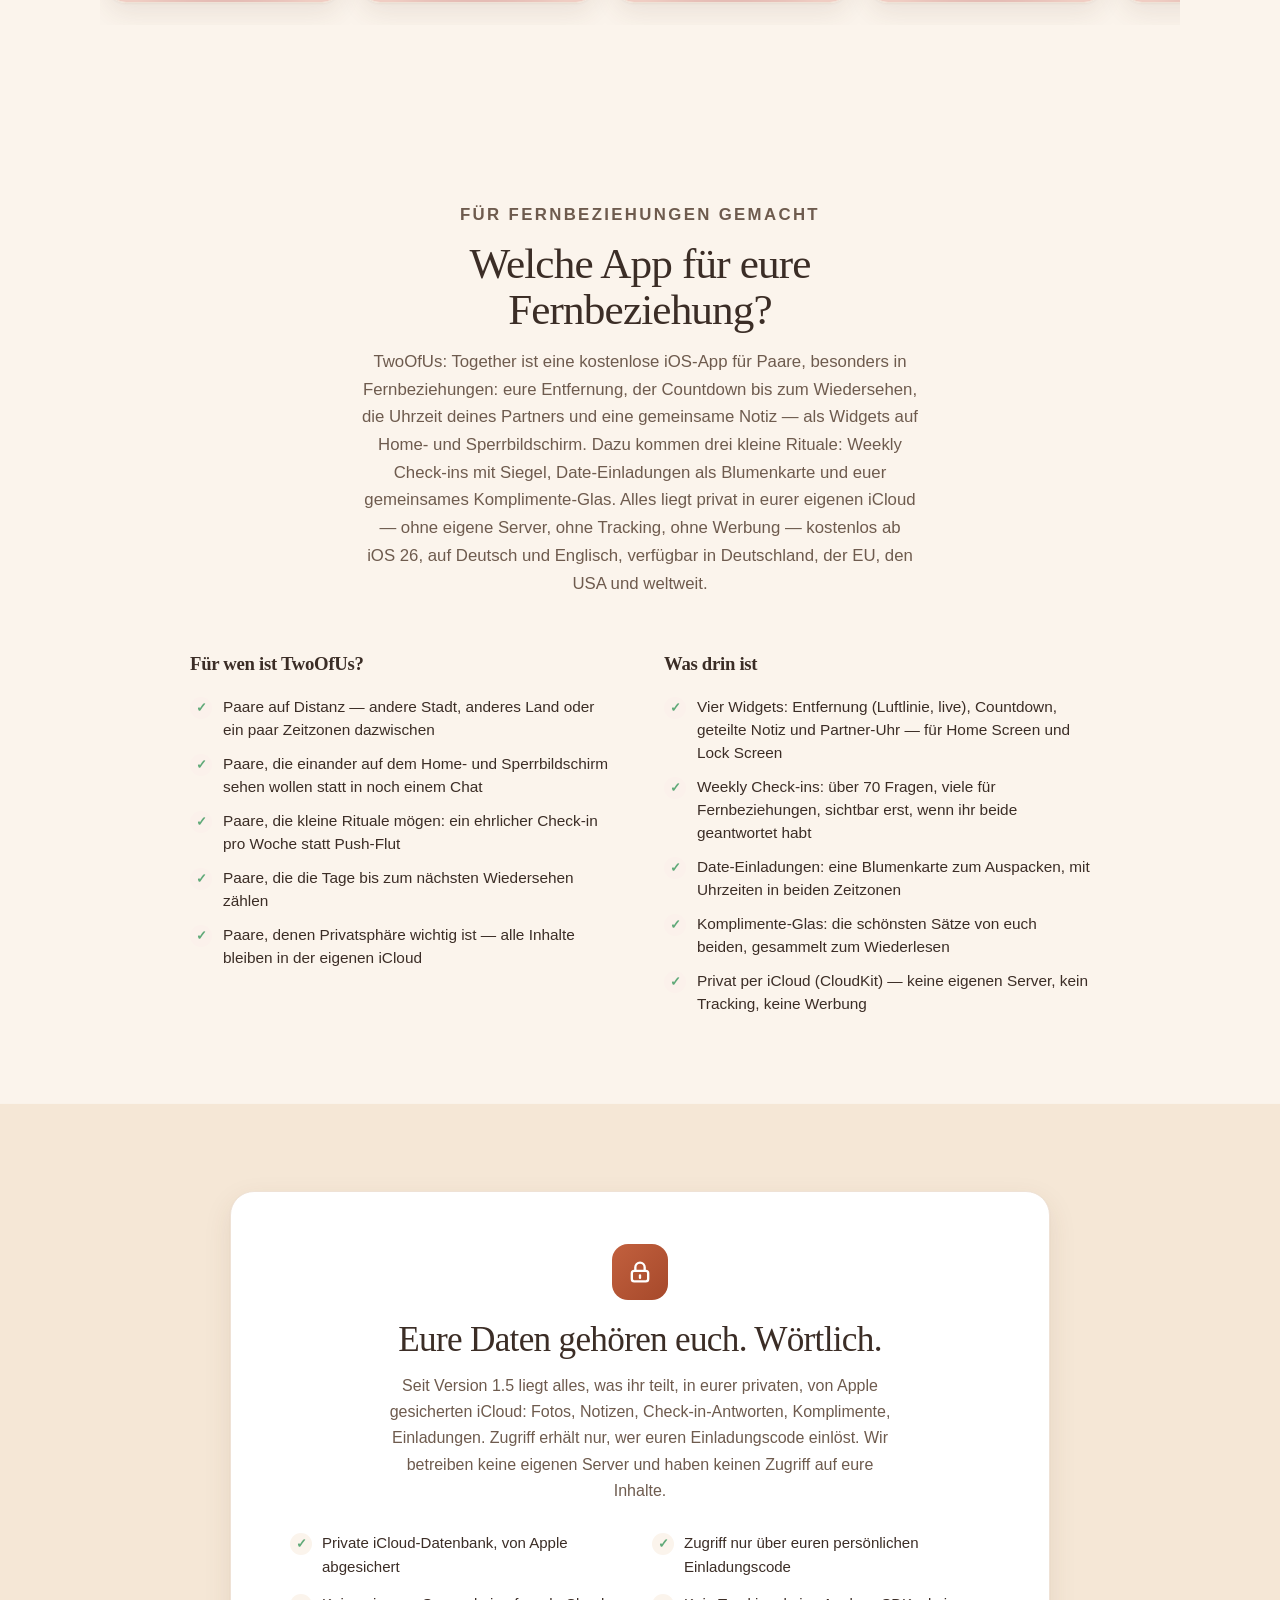
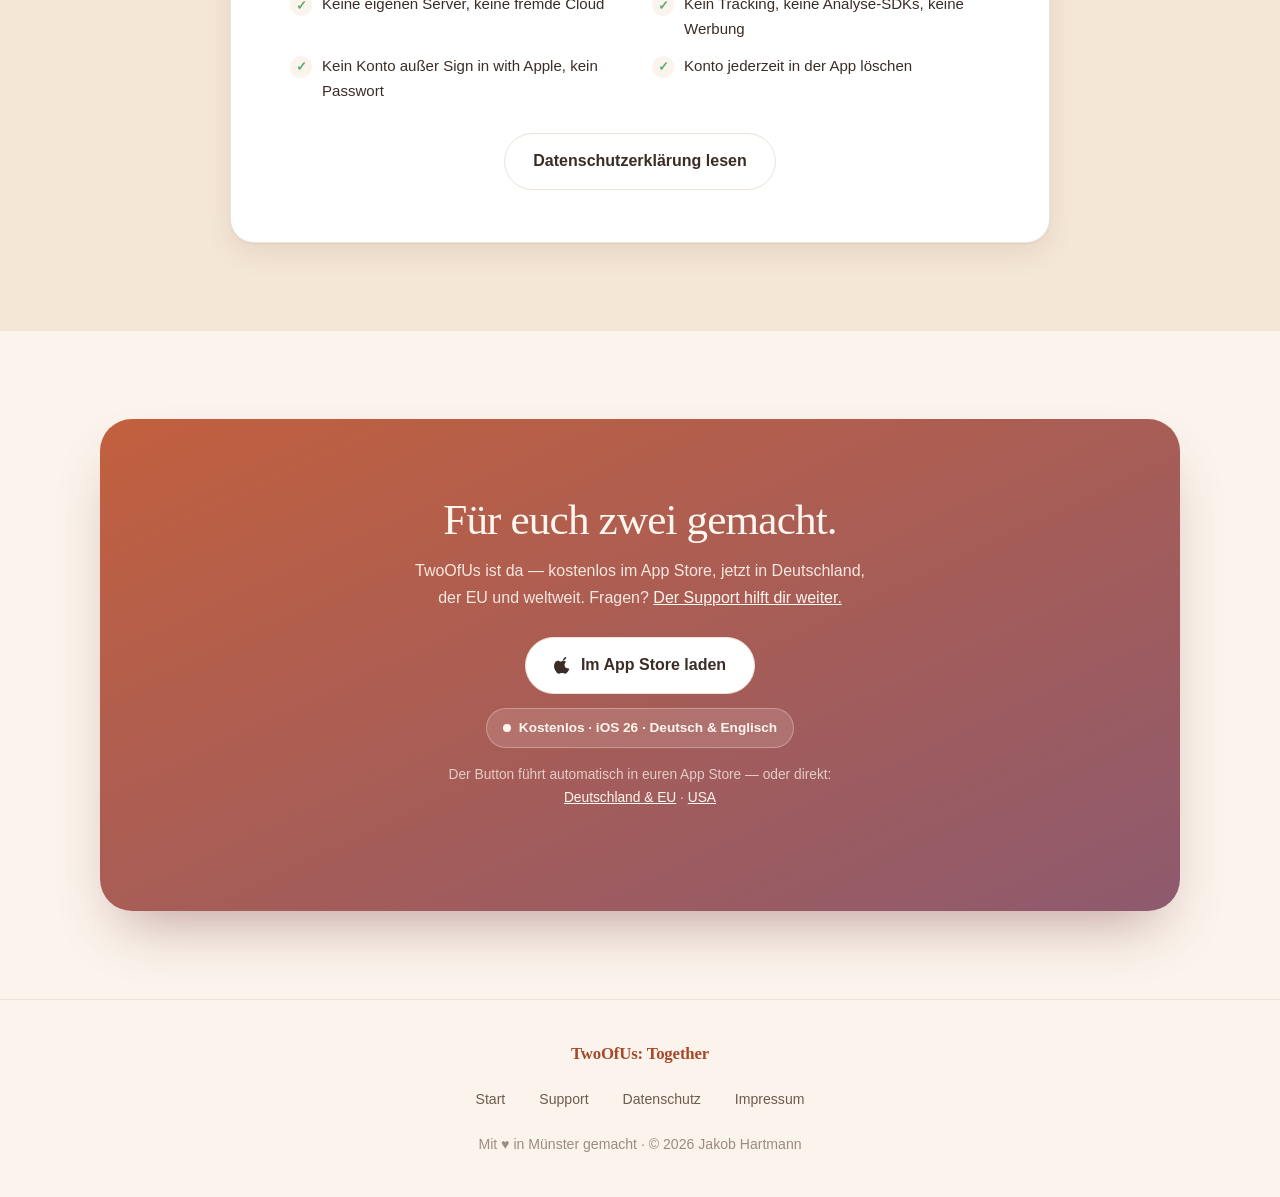
==== commit e7597d9d: "Website: 1.8 is live — version badge, what's new, check-in copy, reminders FAQ - Hero badge 1.8; 'Ne" ====
--- a/index.html
+++ b/index.html
@@ -252,7 +252,7 @@
 <nav>
   <a href="index.html" class="nav-logo"><span class="logo-tile"><img src="appicon.png" alt="TwoOfUs" width="34" height="34" style="border-radius:11px;display:block"></span> TwoOfUs: Together</a>
   <ul class="nav-links">
-    <li><a href="#neu">Neu in 1.6</a></li>
+    <li><a href="#neu">Neu in 1.8</a></li>
     <li><a href="#widgets">Widgets</a></li>
     <li><a href="#how">So funktioniert&rsquo;s</a></li>
     <li><a href="support.html">Support</a></li>
@@ -264,7 +264,7 @@
       <svg width="22" height="22" viewBox="0 0 24 24" fill="none" stroke="currentColor" stroke-width="2" stroke-linecap="round" aria-hidden="true"><path d="M4 7h16M4 12h16M4 17h16"/></svg>
     </summary>
     <ul>
-      <li><a href="#neu">Neu in 1.6</a></li>
+      <li><a href="#neu">Neu in 1.8</a></li>
       <li><a href="#widgets">Widgets</a></li>
       <li><a href="#how">So funktioniert&rsquo;s</a></li>
       <li><a href="support.html">Support</a></li>
@@ -278,16 +278,16 @@
 <header class="hero">
   <div class="hero-grid">
     <div class="hero-copy">
-      <span class="pill"><span class="dot"></span> Version 1.7 &middot; kostenlos im App&nbsp;Store</span>
+      <span class="pill"><span class="dot"></span> Version 1.8 &middot; kostenlos im App&nbsp;Store</span>
       <h1>Nah bleiben, egal wie weit.</h1>
       <p class="claim">Zwei Herzen, ein Rhythmus.</p>
-      <p class="subtitle">Eure Entfernung, euer Countdown, eine gemeinsame Notiz und die Uhrzeit deines Partners &mdash; als Home- und Lock&nbsp;Screen-Widgets. <strong>Neu in 1.6:</strong> Date-Einladungen zum Auspacken, Weekly Check-ins und euer Komplimente-Glas.</p>
+      <p class="subtitle">Eure Entfernung, euer Countdown, eine gemeinsame Notiz und die Uhrzeit deines Partners &mdash; als Home- und Lock&nbsp;Screen-Widgets. <strong>Neu in 1.8:</strong> &uuml;ber 70 Check-in-Fragen, viele extra f&uuml;r Fernbeziehungen, und Erinnerungen, die dranbleiben.</p>
       <div class="hero-actions">
         <a href="https://apps.apple.com/app/id6760221551" class="btn btn-primary">
           <svg width="18" height="18" viewBox="0 0 24 24" fill="currentColor" aria-hidden="true"><path d="M16.365 1.43c0 1.14-.417 2.2-1.24 3.03-.99.99-2.06 1.56-3.22 1.47-.14-1.11.42-2.28 1.16-3.02.83-.84 2.26-1.46 3.3-1.48zM20.5 17.02c-.56 1.3-.83 1.88-1.55 3.03-1 1.6-2.42 3.6-4.18 3.62-1.56.01-1.96-.99-4.08-.98-2.12.01-2.56.98-4.12.99-1.76.02-3.1-1.79-4.1-3.39C-.4 17.03-.63 11.5 1.34 8.56c.98-1.47 2.53-2.34 3.99-2.34 1.49 0 2.42 1 3.65 1 1.19 0 1.91-1 3.63-1 1.3 0 2.68.71 3.66 1.94-3.22 1.76-2.7 6.36.23 7.86z"/></svg>
           Im App&nbsp;Store laden
         </a>
-        <a href="#neu" class="learn-link">Neu in 1.6 ansehen <span class="arw" aria-hidden="true">&darr;</span></a>
+        <a href="#neu" class="learn-link">Neu in 1.8 ansehen <span class="arw" aria-hidden="true">&darr;</span></a>
       </div>
       <p class="beta-note">Sign in with Apple &middot; kein Passwort &middot; keine Werbung &middot; alles in eurer iCloud</p>
       <p class="beta-note" style="margin-top:8px">Jetzt in Deutschland, der EU und weltweit verf&uuml;gbar &middot; <a href="https://apps.apple.com/de/app/id6760221551">App&nbsp;Store Deutschland</a> &middot; <a href="https://apps.apple.com/us/app/id6760221551">App&nbsp;Store USA</a></p>
@@ -370,15 +370,15 @@
   </div>
 </header>
 
-<!-- NEW IN 1.6 -->
+<!-- NEW IN 1.8 -->
 <section id="neu">
   <div class="container">
     <div class="section-head neu-head reveal">
       <div>
-        <p class="kicker">Neu in Version 1.6</p>
+        <p class="kicker">Neu in Version 1.8</p>
         <h2>Kleine Gesten, gro&szlig;e Wirkung</h2>
       </div>
-      <p>Drei neue Rituale f&uuml;r euch: eine Einladung, die man auspackt, ein w&ouml;chentlicher Check-in mit Siegel und ein Glas voller Komplimente. Alles synchron auf beiden iPhones, alles privat in eurer iCloud.</p>
+      <p>Drei Rituale f&uuml;r euch: eine Einladung, die man auspackt, ein Check-in mit Siegel und ein Glas voller Komplimente. Neu in 1.8: &uuml;ber 70 Fragen, die rotieren, viele f&uuml;r Fernbeziehungen, und Erinnerungen, die dranbleiben, solange euer Check-in offen ist. Alles synchron auf beiden iPhones, alles privat in eurer iCloud.</p>
     </div>
 
     <!-- Blumenkarte -->
@@ -456,11 +456,12 @@
       </div>
       <div class="copy">
         <p class="kicker">Weekly Check-ins</p>
-        <h3>Zwei Fragen, ein Siegel</h3>
-        <p>Zweimal die Woche, zwei Minuten: Wo hast du dich gesehen gef&uuml;hlt? Was w&uuml;nschst du dir f&uuml;r n&auml;chste Woche? Eure Antworten bleiben versiegelt, bis ihr beide abgeschickt habt. Kein Spicken, kein Nachziehen, nur ehrliche Antworten.</p>
+        <h3>Zwei, drei Fragen, ein Siegel</h3>
+        <p>Ein- bis siebenmal die Woche, zwei Minuten: ein Kompliment, ein ehrlicher Wunsch und, wenn ihr wollt, eine Zufallsfrage wie &bdquo;Was hast du heute gemacht, w&auml;hrend ich geschlafen habe?&ldquo;. Die Antwort deines Partners siehst du erst, wenn ihr beide abgeschickt habt. Kein Spicken, kein Nachziehen, nur ehrliche Antworten.</p>
         <ul class="detail">
-          <li><span class="check" aria-hidden="true">&#10003;</span> Ihr w&auml;hlt Tage, Uhrzeit und Fragen selbst</li>
-          <li><span class="check" aria-hidden="true">&#10003;</span> Liebevoll erinnern statt Push-Flut, h&ouml;chstens einmal am Tag</li>
+          <li><span class="check" aria-hidden="true">&#10003;</span> Ihr w&auml;hlt Tage, Uhrzeit und Fragen selbst &mdash; oder lasst &uuml;ber 70 Fragen rotieren</li>
+          <li><span class="check" aria-hidden="true">&#10003;</span> Erinnerungen, die dranbleiben: eine letzte Chance am Abend, solange euer Check-in offen ist (abschaltbar)</li>
+          <li><span class="check" aria-hidden="true">&#10003;</span> Deinen Partner liebevoll erinnern, h&ouml;chstens einmal am Tag</li>
           <li><span class="check" aria-hidden="true">&#10003;</span> Aus einem Wunsch wird mit einem Tipp die n&auml;chste Date-Einladung</li>
         </ul>
       </div>
@@ -488,7 +489,7 @@
       <div class="copy">
         <p class="kicker">Komplimente-Glas</p>
         <h3>Die sch&ouml;nsten S&auml;tze, zum Wiederlesen</h3>
-        <p>Wenn dein Partner etwas schreibt, das bleiben soll, legst du es mit einem Tipp ins Glas. Zettel f&uuml;r Zettel w&auml;chst so eine Sammlung eurer besten Momente. Und an grauen Tagen ziehst du einfach einen und liest ihn noch mal.</p>
+        <p>Jedes Kompliment aus euren Check-ins landet von selbst im Glas, und was nicht hinein soll, nimmst du mit einem Tipp heraus. Zettel f&uuml;r Zettel w&auml;chst so eine Sammlung eurer besten Momente. Und an grauen Tagen ziehst du einfach einen und liest ihn noch mal.</p>
         <ul class="detail">
           <li><span class="check" aria-hidden="true">&#10003;</span> Ein gemeinsames Glas, gef&uuml;llt von euch beiden</li>
           <li><span class="check" aria-hidden="true">&#10003;</span> Zieh einen Zettel, wann immer du ihn brauchst</li>
@@ -608,7 +609,7 @@
         <h3>Was drin ist</h3>
         <ul class="detail">
           <li><span class="check" aria-hidden="true">&#10003;</span> Vier Widgets: Entfernung (Luftlinie, live), Countdown, geteilte Notiz und Partner-Uhr &mdash; f&uuml;r Home Screen und Lock Screen</li>
-          <li><span class="check" aria-hidden="true">&#10003;</span> Weekly Check-ins: zwei Fragen, versiegelt, bis ihr beide geantwortet habt</li>
+          <li><span class="check" aria-hidden="true">&#10003;</span> Weekly Check-ins: &uuml;ber 70 Fragen, viele f&uuml;r Fernbeziehungen, sichtbar erst, wenn ihr beide geantwortet habt</li>
           <li><span class="check" aria-hidden="true">&#10003;</span> Date-Einladungen: eine Blumenkarte zum Auspacken, mit Uhrzeiten in beiden Zeitzonen</li>
           <li><span class="check" aria-hidden="true">&#10003;</span> Komplimente-Glas: die sch&ouml;nsten S&auml;tze von euch beiden, gesammelt zum Wiederlesen</li>
           <li><span class="check" aria-hidden="true">&#10003;</span> Privat per iCloud (CloudKit) &mdash; keine eigenen Server, kein Tracking, keine Werbung</li>
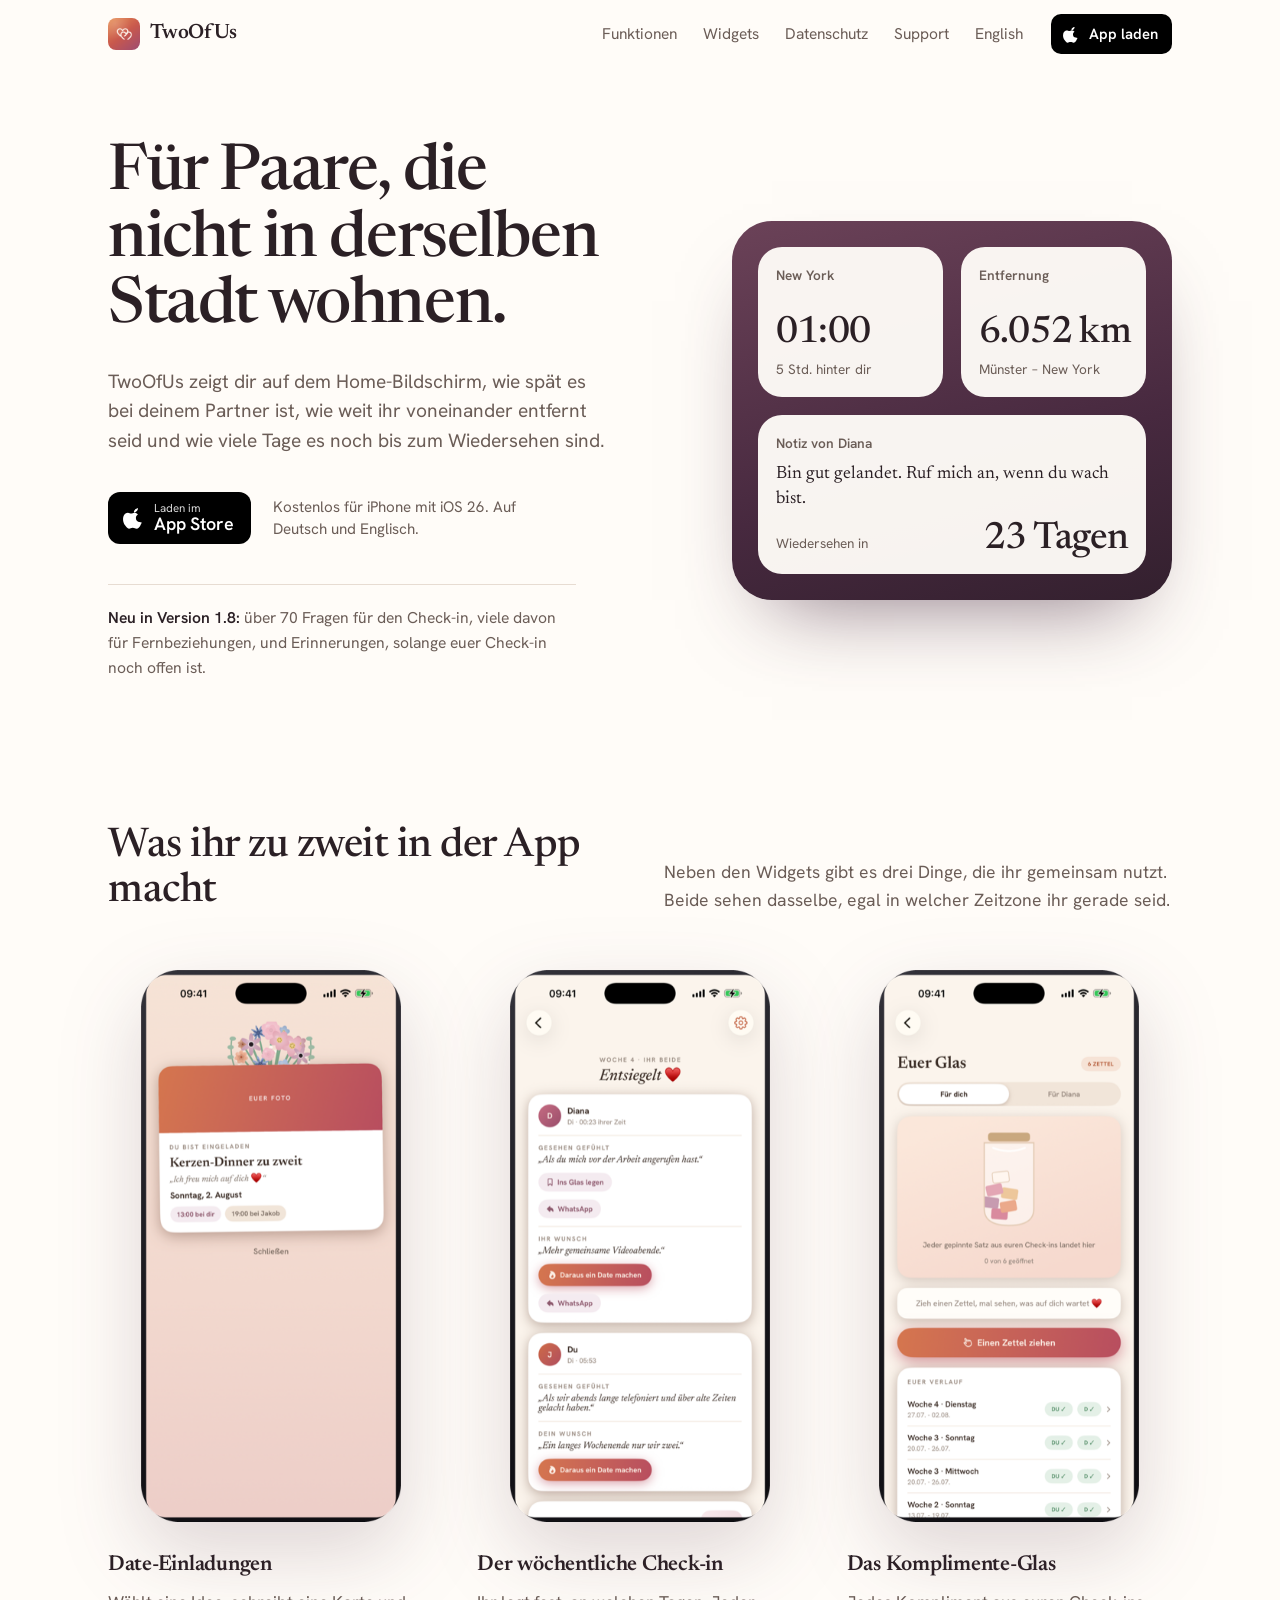
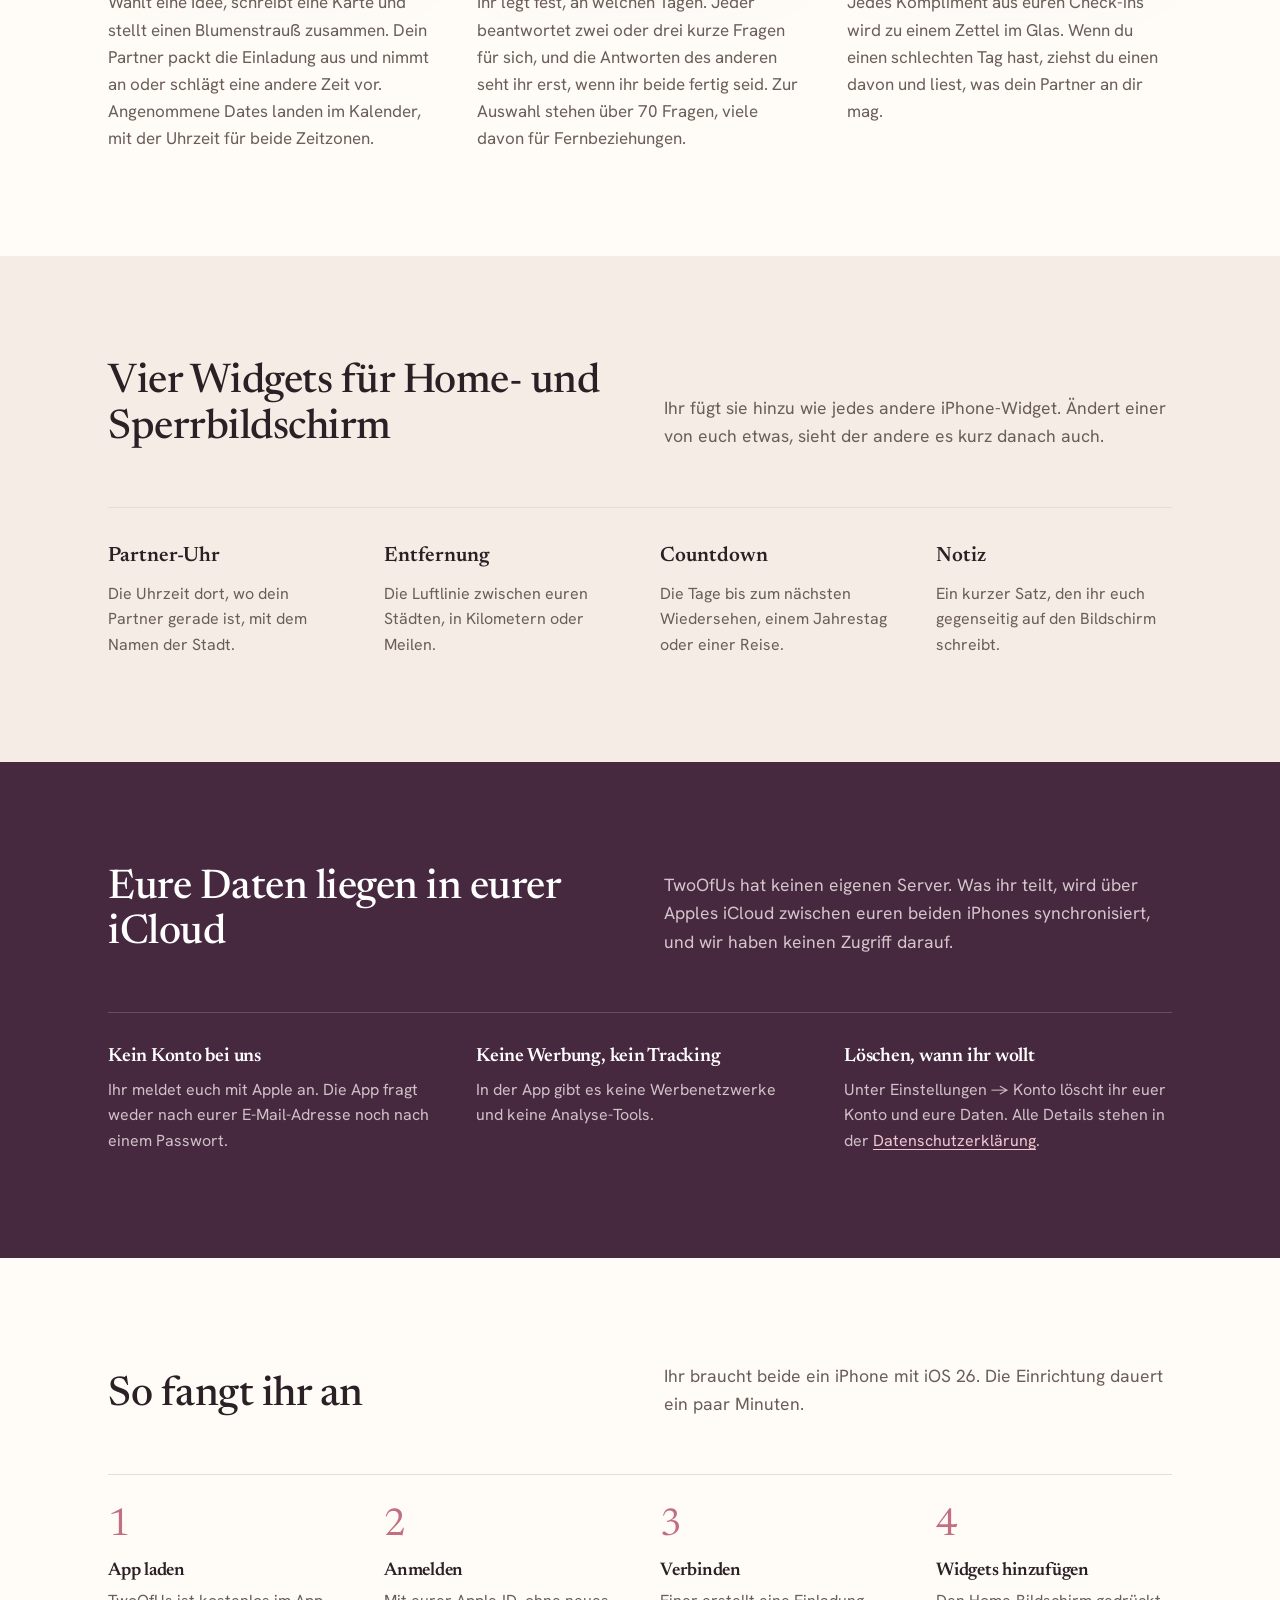
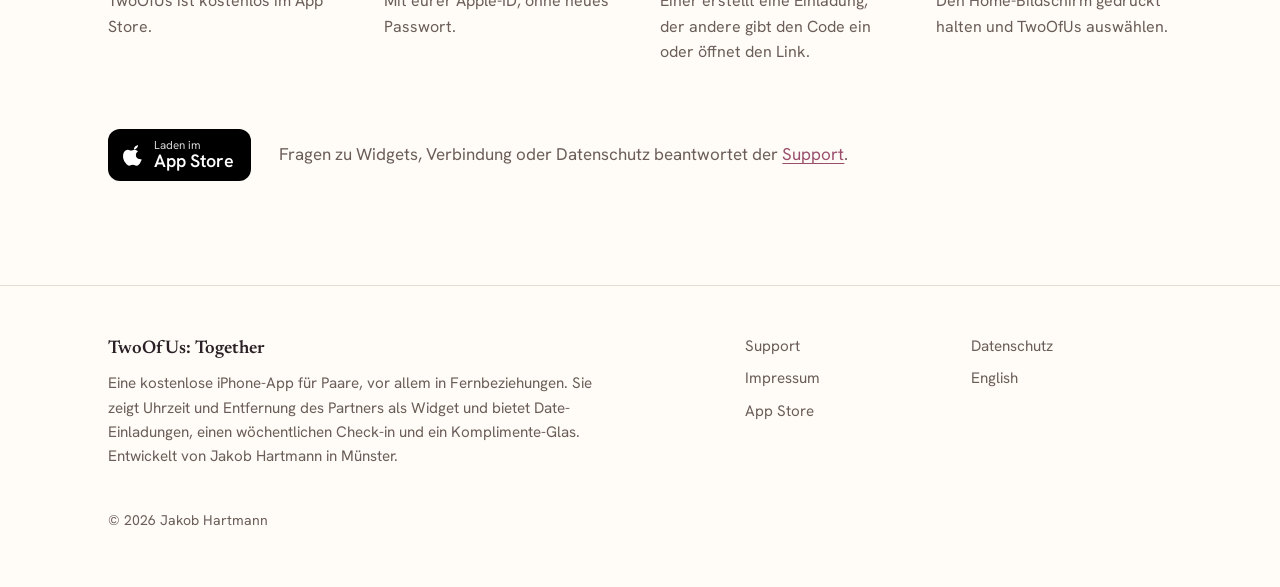
==== commit 5af11f05: "Website redesign: product-first, calmer, less templated - New shared stylesheet (assets/site.css) fo" ====
--- a/index.html
+++ b/index.html
@@ -3,11 +3,10 @@
 <head>
 <meta charset="UTF-8">
 <meta name="viewport" content="width=device-width, initial-scale=1.0">
-<script>document.documentElement.classList.add('js')</script>
-<title>TwoOfUs: Together · Nah bleiben, egal wie weit</title>
-<meta name="description" content="TwoOfUs ist die private iOS-App für Paare, auch in Fernbeziehung: Widgets, Blumenkarten-Dates, Weekly Check-ins und Komplimente-Glas. Jetzt weltweit im App Store.">
-<meta property="og:title" content="TwoOfUs: Together · Nah bleiben, egal wie weit">
-<meta property="og:description" content="Die iOS-App für euch zwei: Widgets, Blumenkarten zum Date, Weekly Check-ins und euer Komplimente-Glas. Alles privat in eurer iCloud, jetzt weltweit im App Store.">
+<title>TwoOfUs: Together – die App für Paare in Fernbeziehungen</title>
+<meta name="description" content="TwoOfUs ist eine kostenlose iPhone-App für Paare auf Distanz: Widgets mit Uhrzeit, Entfernung und Countdown, Date-Einladungen, ein wöchentlicher Check-in und ein Glas für Komplimente. Alle Daten liegen in eurer iCloud.">
+<meta property="og:title" content="TwoOfUs: Together – die App für Paare in Fernbeziehungen">
+<meta property="og:description" content="Widgets mit der Uhrzeit und Entfernung deines Partners, Date-Einladungen, ein wöchentlicher Check-in und ein Glas für Komplimente. Kostenlos für iPhone, alle Daten in eurer iCloud.">
 <meta property="og:type" content="website">
 <meta property="og:url" content="https://jakobjhartmann.github.io/twoofus.app/">
 <link rel="canonical" href="https://jakobjhartmann.github.io/twoofus.app/">
@@ -37,644 +36,195 @@
   "audience": { "@type": "PeopleAudience", "audienceType": "Couples and long-distance couples" },
   "offers": { "@type": "Offer", "price": "0", "priceCurrency": "EUR" },
   "url": "https://jakobjhartmann.github.io/twoofus.app/",
-  "installUrl": "https://apps.apple.com/de/app/id6760221551",
+  "installUrl": "https://apps.apple.com/app/id6760221551",
   "inLanguage": ["de", "en"]
 }
 </script>
 <link rel="icon" type="image/png" href="appicon.png">
 <link rel="apple-touch-icon" href="appicon.png">
-<style>
-*{margin:0;padding:0;box-sizing:border-box}
-:root{
-  --bg:#FBF4EC;--surface:#FFFFFF;--tint:#FBF1EB;--band:#F5E7D6;
-  --text:#3B2D26;--text2:#6E5B4E;--text3:#9A8C82;--line:#EFE2D6;
-  --accent:#C2603E;--accent2:#A6492B;--success:#5FA978;--onaccent:#FFF6EF;
-  --plum:#8E5A6E;--plumtint:#F4EBF0;
-  --serif:"New York",Georgia,"Times New Roman",serif;
-  --sans:-apple-system,BlinkMacSystemFont,"SF Pro Text","Segoe UI",Roboto,sans-serif;
-  --radius:24px;
-  --shadow:0 1px 2px rgba(90,55,40,.05),0 10px 28px rgba(90,55,40,.10);
-  --shadow-lg:0 2px 6px rgba(90,55,40,.06),0 26px 50px -14px rgba(150,70,45,.20);
-  --ease-spring:cubic-bezier(.34,1.56,.64,1);
-  --ease-out:cubic-bezier(.22,.61,.36,1);
-}
-body{font-family:var(--sans);background:var(--bg);color:var(--text);line-height:1.65;-webkit-font-smoothing:antialiased}
-body::before{content:"";position:fixed;inset:0;z-index:-1;pointer-events:none;opacity:.045;mix-blend-mode:multiply;background-image:url("data:image/svg+xml,%3Csvg xmlns='http://www.w3.org/2000/svg' width='120' height='120'%3E%3Cfilter id='n'%3E%3CfeTurbulence type='fractalNoise' baseFrequency='0.9' numOctaves='2' stitchTiles='stitch'/%3E%3CfeColorMatrix type='saturate' values='0'/%3E%3C/filter%3E%3Crect width='120' height='120' filter='url(%23n)'/%3E%3C/svg%3E")}
-a{color:var(--accent2)}
-h1,h2,h3{font-family:var(--serif);color:var(--text);font-weight:600;line-height:1.15;letter-spacing:-.015em;font-optical-sizing:auto}
-@media (prefers-reduced-motion:no-preference){html{scroll-behavior:smooth}}
-nav{position:sticky;top:0;z-index:100;display:flex;justify-content:space-between;align-items:center;padding:15px 32px;background:rgba(251,244,236,.85);backdrop-filter:blur(14px);-webkit-backdrop-filter:blur(14px);border-bottom:1px solid var(--line)}
-.nav-logo{display:flex;align-items:center;gap:10px;font-family:var(--serif);font-weight:600;font-size:1.3rem;letter-spacing:-.01em;color:var(--text);text-decoration:none}
-.logo-tile{width:34px;height:34px;border-radius:11px;overflow:hidden;display:flex;align-items:center;justify-content:center}
-.logo-tile img{width:34px;height:34px;border-radius:11px;display:block}
-.nav-links{display:flex;gap:24px;list-style:none}
-.nav-links a{color:var(--text2);text-decoration:none;font-size:.95rem;font-weight:500;transition:color .2s ease}
-.nav-links a:hover{color:var(--accent)}
-.nav-menu{display:none;position:relative}
-.nav-menu summary{list-style:none;width:44px;height:44px;display:flex;align-items:center;justify-content:center;border-radius:12px;color:var(--text);cursor:pointer}
-.nav-menu summary::-webkit-details-marker{display:none}
-.nav-menu summary::marker{content:""}
-.nav-menu[open] summary{background:var(--tint)}
-.nav-menu ul{position:absolute;right:0;top:52px;min-width:216px;list-style:none;background:var(--surface);border:1px solid var(--line);border-radius:16px;box-shadow:var(--shadow-lg);padding:8px;display:flex;flex-direction:column;gap:2px;z-index:120}
-.nav-menu ul a{display:block;padding:12px 14px;border-radius:10px;color:var(--text);text-decoration:none;font-weight:500;min-height:44px;transition:color .2s ease,background .2s ease}
-.nav-menu ul a:hover{background:var(--tint);color:var(--accent)}
-.btn{display:inline-flex;align-items:center;gap:9px;border-radius:100px;padding:14px 28px;font-weight:600;text-decoration:none;font-size:1rem;border:none;cursor:pointer}
-.btn-primary{background:var(--accent);color:var(--onaccent);box-shadow:var(--shadow)}
-.btn-primary:hover{background:var(--accent2)}
-.btn-secondary{background:var(--surface);color:var(--text);border:1px solid var(--line)}
-.status-badge{display:inline-flex;align-items:center;gap:9px;border-radius:100px;padding:13px 22px;font-weight:600;font-size:.98rem;background:var(--surface);border:1px solid var(--line);color:var(--accent2);box-shadow:var(--shadow);cursor:default}
-.status-badge svg{flex-shrink:0;opacity:.9}
-.card{background:var(--surface);border:1px solid var(--line);border-radius:var(--radius);box-shadow:var(--shadow)}
-.kicker{font-size:.8rem;letter-spacing:.14em;text-transform:uppercase;color:var(--accent2);font-weight:700}
-.container{max-width:1080px;margin:0 auto}
-section{padding:88px 24px;scroll-margin-top:80px}
-footer{background:var(--bg);border-top:1px solid var(--line);padding:40px 24px;text-align:center;color:var(--text2);font-size:.88rem}
-.footer-wordmark{font-family:var(--serif);color:var(--accent2);font-weight:600;font-size:1.05rem;letter-spacing:-.01em;margin-bottom:10px}
-.footer-links{display:flex;flex-wrap:wrap;justify-content:center;gap:4px 6px}
-footer a{color:var(--text2);text-decoration:none;display:inline-block;padding:10px 12px;margin:0 2px;transition:color .2s ease}
-footer a:hover{color:var(--accent)}
-.footer-meta{color:var(--text3);margin-top:12px}
-a:focus-visible,.btn:focus-visible,.learn-link:focus-visible,.nav-menu summary:focus-visible,summary:focus-visible{outline:3px solid var(--accent);outline-offset:3px;border-radius:12px}
-.btn:focus-visible{outline-offset:4px}
-@media(max-width:760px){.nav-links{display:none}.nav-menu{display:block}}
-@media(max-width:620px){nav{padding:14px 20px}section{padding:60px 20px}}
-</style>
-<style>
-/* page-scoped styles — shared tokens only */
-.hero{padding:80px 24px 64px;background:
-  radial-gradient(760px 420px at 12% -8%,rgba(194,96,62,.10),transparent 60%),
-  radial-gradient(680px 460px at 92% 6%,rgba(142,90,110,.10),transparent 62%),
-  radial-gradient(1200px 640px at 50% 128%,rgba(237,183,155,.20),transparent 72%),
-  var(--bg)}
-.hero-grid{max-width:1080px;margin:0 auto;display:grid;grid-template-columns:minmax(0,7fr) minmax(0,5fr);gap:52px;align-items:center}
-.pill{display:inline-flex;align-items:center;gap:8px;background:var(--surface);border:1px solid var(--line);color:var(--accent2);font-weight:600;font-size:.85rem;padding:8px 16px;border-radius:100px;box-shadow:var(--shadow)}
-.pill .dot{width:8px;height:8px;border-radius:50%;background:var(--accent)}
-.hero h1{font-weight:500;font-size:clamp(2.6rem,7vw,4.4rem);letter-spacing:-.03em;line-height:1.03;margin:22px 0 12px;max-width:15ch}
-.claim{font-family:var(--serif);font-style:italic;font-size:clamp(1.25rem,3.2vw,1.7rem);letter-spacing:-.01em;color:var(--accent2);margin-bottom:16px}
-.hero .subtitle{max-width:56ch;margin:0 0 30px;color:var(--text2);font-size:1.1rem;line-height:1.6}
-.hero .subtitle strong{color:var(--text);font-weight:600}
-.hero-actions{display:flex;gap:18px;align-items:center;flex-wrap:wrap}
-.learn-link{color:var(--accent2);text-decoration:none;font-weight:600;font-size:1rem;display:inline-flex;gap:6px;align-items:center;padding:10px 2px;min-height:44px}
-.learn-link:hover{color:var(--accent)}
-.learn-link .arw{display:inline-block}
-.beta-note{margin-top:16px;color:var(--text2);font-size:.92rem}
-.hero-art{position:relative;background:radial-gradient(120% 115% at 50% 34%,#FBE7DA 0%,#F8E0D2 46%,transparent 74%);overflow:visible;min-height:400px;display:flex;align-items:center;justify-content:center}
-.hero-art svg{display:block;width:min(360px,118%);height:auto;filter:drop-shadow(0 26px 42px rgba(120,60,40,.16))}
-.float-chip{position:absolute;display:inline-flex;align-items:center;gap:7px;background:var(--surface);border:1px solid var(--line);border-radius:100px;padding:7px 14px;font-size:.82rem;font-weight:600;color:var(--text);box-shadow:var(--shadow-lg);z-index:2}
-.float-chip .fdot{width:7px;height:7px;border-radius:50%}
-.chip-km{top:2px;left:-38px}
-.chip-date{bottom:8px;right:-30px}
-@media(max-width:860px){
-  .hero{padding:56px 20px 48px}
-  .hero-grid{grid-template-columns:1fr;gap:28px;text-align:center}
-  .hero h1{margin-left:auto;margin-right:auto}
-  .hero .subtitle{margin-left:auto;margin-right:auto}
-  .hero-actions{justify-content:center}
-  .hero-art{min-height:320px}
-  .hero-art svg{width:min(300px,84%)}
-  .chip-km{left:8px;top:6px}
-  .chip-date{right:8px;bottom:6px}
-}
-.section-head{text-align:center;max-width:64ch;margin:0 auto 56px}
-.section-head h2{font-size:clamp(1.9rem,4.5vw,2.7rem);font-weight:500;letter-spacing:-.02em;line-height:1.08;margin:12px 0 14px}
-.section-head p{color:var(--text2);font-size:1.05rem}
-.neu-head{display:grid;grid-template-columns:1.1fr .9fr;gap:44px;align-items:end;text-align:left;max-width:none;margin:0 auto 60px}
-.neu-head h2{max-width:14ch;margin:10px 0 0}
-.showcase{display:grid;grid-template-columns:minmax(0,1.12fr) minmax(0,.88fr);gap:52px;align-items:center;margin-bottom:88px}
-.showcase:last-of-type{margin-bottom:0}
-.art-canvas{position:relative;overflow:visible;background:radial-gradient(120% 92% at 50% 8%,#FDEEE1,#F5D6C9);border:1px solid var(--line);border-radius:28px;padding:38px 24px 24px;text-align:center;box-shadow:inset 0 1px 0 rgba(255,255,255,.6),var(--shadow)}
-.art-canvas.plum{background:radial-gradient(120% 92% at 50% 8%,#F7ECF2,#E7D3DF)}
-.art-canvas svg{width:min(240px,78%);height:auto;display:inline-block;transform:translateY(-24px)}
-.art-canvas.wide svg{width:min(300px,92%)}
-.art-caption{font-family:var(--serif);font-style:italic;font-size:.98rem;line-height:1.4;color:var(--accent2);margin:-6px auto 6px;max-width:34ch}
-.showcase .copy h3{font-size:clamp(1.5rem,3.4vw,1.95rem);font-weight:600;letter-spacing:-.015em;margin:10px 0 12px}
-.showcase .copy>p{color:var(--text2);font-size:1.02rem}
-.detail{list-style:none;margin-top:20px;display:flex;flex-direction:column;gap:11px}
-.detail li{display:flex;gap:11px;align-items:flex-start;font-size:.96rem;color:var(--text);line-height:1.5}
-.detail .check{flex-shrink:0;width:22px;height:22px;border-radius:50%;background:var(--tint);color:var(--success);font-size:.8rem;font-weight:700;display:flex;align-items:center;justify-content:center;margin-top:2px}
-@media(min-width:861px){.showcase.flip{grid-template-columns:minmax(0,.88fr) minmax(0,1.12fr)}.showcase.flip .art{order:2}}
-@media(max-width:860px){.showcase,.showcase.flip{grid-template-columns:1fr;gap:28px;margin-bottom:64px}.art-canvas svg{transform:none}.art-caption{margin-top:14px}}
-.grid{display:grid;grid-template-columns:repeat(4,1fr);gap:20px;align-items:start}
-.grid .feature:nth-child(even){margin-top:24px}
-.feature{padding:28px 24px}
-.feature .ico{width:48px;height:48px;border-radius:14px;display:flex;align-items:center;justify-content:center;margin-bottom:16px;color:#fff}
-.feature .ico svg{width:24px;height:24px}
-.feature h3{font-size:1.3rem;font-weight:600;line-height:1.2;margin-bottom:10px}
-.feature p{color:var(--text2);font-size:.94rem;line-height:1.5}
-.steps{display:grid;grid-template-columns:repeat(4,1fr);gap:22px}
-.step{padding:28px 22px;text-align:center}
-.step .num{width:44px;height:44px;border-radius:50%;background:var(--tint);color:var(--accent2);font-family:var(--serif);font-weight:700;font-size:1.2rem;display:flex;align-items:center;justify-content:center;margin:0 auto 16px}
-.step h3{font-size:1.2rem;font-weight:600;line-height:1.2;margin-bottom:6px}
-.step p{color:var(--text2);font-size:.93rem;line-height:1.5}
-.code-chip{display:inline-block;font-family:ui-monospace,SFMono-Regular,Menlo,monospace;background:var(--tint);border:1px solid var(--line);color:var(--accent2);padding:2px 10px;border-radius:8px;font-size:.85rem;margin-top:8px}
-.shots{display:flex;gap:18px;overflow-x:auto;padding:6px 6px 22px;scroll-snap-type:x proximity;-webkit-overflow-scrolling:touch;scrollbar-width:thin;scrollbar-color:var(--line) transparent}
-.shots img{width:236px;height:auto;flex-shrink:0;display:block;border-radius:20px;border:1px solid var(--line);box-shadow:var(--shadow);scroll-snap-align:center}
-@media(max-width:620px){.shots img{width:200px}}
-#widgets,.privacy{box-shadow:inset 0 1px 0 rgba(255,255,255,.5),inset 0 -1px 0 var(--line)}
-.privacy{background:var(--band)}
-.privacy-card{max-width:820px;margin:0 auto;text-align:center;padding:52px 40px}
-.privacy-card .ico{width:56px;height:56px;border-radius:16px;background:linear-gradient(135deg,var(--accent),var(--accent2));display:flex;align-items:center;justify-content:center;color:#fff;margin:0 auto 20px}
-.privacy-card .ico svg{width:28px;height:28px}
-.privacy-card h2{font-size:clamp(1.7rem,4vw,2.2rem);font-weight:500;letter-spacing:-.02em;margin-bottom:12px}
-.privacy-card>p{color:var(--text2);max-width:58ch;margin:0 auto 26px}
-.pledge{list-style:none;display:grid;grid-template-columns:1fr 1fr;gap:12px 24px;text-align:left;max-width:700px;margin:0 auto 30px}
-.pledge li{display:flex;gap:10px;align-items:flex-start;font-size:.94rem;color:var(--text)}
-.pledge .check{flex-shrink:0;width:22px;height:22px;border-radius:50%;background:var(--bg);color:var(--success);font-size:.8rem;font-weight:700;display:flex;align-items:center;justify-content:center;margin-top:2px}
-.cta-final{background:linear-gradient(155deg,#C2603E,#8E5A6E);color:var(--onaccent);border-radius:32px;padding:76px 40px;text-align:center;box-shadow:0 30px 60px -22px rgba(120,50,60,.45)}
-.cta-final h2{color:#FFF6EF;font-size:clamp(1.9rem,4.5vw,2.7rem);font-weight:500;letter-spacing:-.02em;margin-bottom:14px}
-.cta-final p{color:rgba(255,246,239,.9);max-width:52ch;margin:0 auto 26px}
-.cta-final a{color:#FFF6EF;text-decoration:underline}
-.cta-final .btn-secondary{color:var(--text);text-decoration:none}
-.cta-badges{display:flex;flex-direction:column;align-items:center;gap:14px}
-.cta-final .status-badge{background:rgba(255,246,239,.14);color:#FFF6EF;border-color:rgba(255,246,239,.30);box-shadow:none}
-.cta-final .pill{background:rgba(255,246,239,.14);color:#FFF6EF;border-color:rgba(255,246,239,.30);box-shadow:none}
-.cta-final .pill .dot{background:#FFF6EF}
-@media(max-width:900px){.grid{grid-template-columns:repeat(2,1fr)}.steps{grid-template-columns:repeat(2,1fr)}.grid .feature:nth-child(even){margin-top:0}}
-@media(max-width:760px){.neu-head{grid-template-columns:1fr;gap:14px}}
-@media(max-width:560px){.grid{grid-template-columns:1fr}.steps{grid-template-columns:1fr}.pledge{grid-template-columns:1fr}.privacy-card{padding:40px 24px}.cta-final{padding:56px 24px}}
-</style>
-<style>
-/* motion — every rule guarded, reduced-motion shows finished state instantly */
-@media (prefers-reduced-motion:no-preference){
-  /* orchestrated page-load reveal */
-  .hero-copy>*,.hero-art{opacity:0;animation:riseIn .7s var(--ease-out) both;animation-delay:var(--d,0s)}
-  .hero .pill{--d:.05s}
-  .hero h1{--d:.16s}
-  .hero .claim{--d:.30s}
-  .hero .subtitle{--d:.42s}
-  .hero-actions{--d:.54s}
-  .beta-note{--d:.64s}
-  .hero-art{--d:.48s;animation-name:riseArt}
-  @keyframes riseIn{from{opacity:0;transform:translateY(16px)}to{opacity:1;transform:none}}
-  @keyframes riseArt{from{opacity:0;transform:translateY(26px) scale(.96)}to{opacity:1;transform:none}}
-  /* the signature move: each bloom springs open from its own centre, then a gentle idle bob */
-  .hero-art .bloom{transform-box:fill-box;transform-origin:center;animation:bloomIn .6s var(--ease-spring) both;animation-delay:var(--bd,0s)}
-  @keyframes bloomIn{from{opacity:0;transform:scale(0)}to{opacity:1;transform:scale(1)}}
-  .hero-art svg{animation:bouquetBob 6s ease-in-out 1.9s infinite}
-  @keyframes bouquetBob{0%,100%{transform:translateY(0)}50%{transform:translateY(-6px)}}
-  /* live chips float out-of-phase in the gutter */
-  .chip-km{animation:floatChip 5.5s ease-in-out infinite}
-  .chip-date{animation:floatChip 6.5s ease-in-out .8s infinite}
-  @keyframes floatChip{0%,100%{transform:translateY(0)}50%{transform:translateY(-7px)}}
-  /* scroll reveals (js-guarded so no-JS still shows everything) */
-  .js .reveal{opacity:0;transform:translateY(22px);transition:opacity .7s ease,transform .7s var(--ease-out)}
-  .js .reveal.in{opacity:1;transform:none}
-  .js .showcase .art{opacity:0;transform:translateX(-26px);transition:transform .8s var(--ease-out),opacity .7s ease}
-  .js .showcase.flip .art{transform:translateX(26px)}
-  .js .showcase.in .art{opacity:1;transform:none}
-  .js .reveal-stagger.in>*{animation:riseIn .6s var(--ease-out) backwards}
-  .js .reveal-stagger.in>*:nth-child(2){animation-delay:.08s}
-  .js .reveal-stagger.in>*:nth-child(3){animation-delay:.16s}
-  .js .reveal-stagger.in>*:nth-child(4){animation-delay:.24s}
-  /* the check-in seal signs itself */
-  .js .showcase.flip .art-canvas path[stroke="#FFF6EF"]{stroke-dasharray:60;stroke-dashoffset:60}
-  .js .showcase.flip.in .art-canvas path[stroke="#FFF6EF"]{animation:drawCheck .6s ease forwards .35s}
-  @keyframes drawCheck{to{stroke-dashoffset:0}}
-}
-/* on single-column mobile, the near-full-width art glides vertically (a sideways glide would nudge the viewport wider) */
-@media (prefers-reduced-motion:no-preference) and (max-width:860px){
-  .js .showcase .art,.js .showcase.flip .art{transform:translateY(24px)}
-  .js .showcase.in .art{transform:none}
-}
-@media (hover:hover) and (prefers-reduced-motion:no-preference){
-  .btn{transition:background .25s ease,transform .25s var(--ease-spring),box-shadow .25s ease}
-  .btn-primary:hover,.btn-secondary:hover{transform:translateY(-2px);box-shadow:0 14px 34px rgba(90,55,40,.18)}
-  .card{transition:transform .3s var(--ease-out),box-shadow .3s ease}
-  .feature:hover,.step:hover{transform:translateY(-4px);box-shadow:0 18px 40px rgba(90,55,40,.14)}
-  .feature .ico{transition:transform .3s var(--ease-spring)}
-  .feature:hover .ico{transform:scale(1.08) rotate(-4deg)}
-  .learn-link .arw{transition:transform .25s ease}
-  .learn-link:hover .arw{transform:translateY(3px)}
-}
-</style>
+<link rel="preload" href="assets/fonts/Newsreader.woff2" as="font" type="font/woff2" crossorigin>
+<link rel="preload" href="assets/fonts/HankenGrotesk.woff2" as="font" type="font/woff2" crossorigin>
+<link rel="stylesheet" href="assets/site.css">
 </head>
 <body>
-<nav>
-  <a href="index.html" class="nav-logo"><span class="logo-tile"><img src="appicon.png" alt="TwoOfUs" width="34" height="34" style="border-radius:11px;display:block"></span> TwoOfUs: Together</a>
-  <ul class="nav-links">
-    <li><a href="#neu">Neu in 1.8</a></li>
-    <li><a href="#widgets">Widgets</a></li>
-    <li><a href="#how">So funktioniert&rsquo;s</a></li>
-    <li><a href="support.html">Support</a></li>
-    <li><a href="privacy.html">Datenschutz</a></li>
-    <li><a href="en/" hreflang="en" aria-label="English version">EN</a></li>
-  </ul>
-  <details class="nav-menu">
-    <summary aria-label="Men&uuml; &ouml;ffnen">
-      <svg width="22" height="22" viewBox="0 0 24 24" fill="none" stroke="currentColor" stroke-width="2" stroke-linecap="round" aria-hidden="true"><path d="M4 7h16M4 12h16M4 17h16"/></svg>
-    </summary>
-    <ul>
-      <li><a href="#neu">Neu in 1.8</a></li>
+<a class="skip" href="#main">Zum Inhalt springen</a>
+
+<header class="site-nav" id="top">
+  <div class="wrap">
+    <a class="brand" href="./"><img src="appicon.png" alt="" width="32" height="32">TwoOfUs</a>
+    <ul class="nav-links">
+      <li><a href="#funktionen">Funktionen</a></li>
       <li><a href="#widgets">Widgets</a></li>
-      <li><a href="#how">So funktioniert&rsquo;s</a></li>
+      <li><a href="#privatsphaere">Datenschutz</a></li>
       <li><a href="support.html">Support</a></li>
-      <li><a href="privacy.html">Datenschutz</a></li>
-      <li><a href="en/" hreflang="en" aria-label="English version">English</a></li>
+      <li><a href="en/" hreflang="en" lang="en">English</a></li>
     </ul>
-  </details>
-</nav>
-
-<!-- HERO -->
-<header class="hero">
-  <div class="hero-grid">
-    <div class="hero-copy">
-      <span class="pill"><span class="dot"></span> Version 1.8 &middot; kostenlos im App&nbsp;Store</span>
-      <h1>Nah bleiben, egal wie weit.</h1>
-      <p class="claim">Zwei Herzen, ein Rhythmus.</p>
-      <p class="subtitle">Eure Entfernung, euer Countdown, eine gemeinsame Notiz und die Uhrzeit deines Partners &mdash; als Home- und Lock&nbsp;Screen-Widgets. <strong>Neu in 1.8:</strong> &uuml;ber 70 Check-in-Fragen, viele extra f&uuml;r Fernbeziehungen, und Erinnerungen, die dranbleiben.</p>
+    <a class="store-btn compact" href="https://apps.apple.com/app/id6760221551"><svg viewBox="0 0 24 24" fill="currentColor" aria-hidden="true"><path d="M16.365 1.43c0 1.14-.417 2.2-1.24 3.03-.99.99-2.06 1.56-3.22 1.47-.14-1.11.42-2.28 1.16-3.02.83-.84 2.26-1.46 3.3-1.48zM20.5 17.02c-.56 1.3-.83 1.88-1.55 3.03-1 1.6-2.42 3.6-4.18 3.62-1.56.01-1.96-.99-4.08-.98-2.12.01-2.56.98-4.12.99-1.76.02-3.1-1.79-4.1-3.39C-.4 17.03-.63 11.5 1.34 8.56c.98-1.47 2.53-2.34 3.99-2.34 1.49 0 2.42 1 3.65 1 1.19 0 1.91-1 3.63-1 1.3 0 2.68.71 3.66 1.94-3.22 1.76-2.7 6.36.23 7.86z"/></svg>App laden</a>
+    <details class="menu">
+      <summary aria-label="Menü öffnen"><svg width="22" height="22" viewBox="0 0 24 24" fill="none" stroke="currentColor" stroke-width="2" stroke-linecap="round" aria-hidden="true"><path d="M4 7h16M4 12h16M4 17h16"/></svg></summary>
+      <ul>
+        <li><a href="#funktionen">Funktionen</a></li>
+        <li><a href="#widgets">Widgets</a></li>
+        <li><a href="#privatsphaere">Datenschutz</a></li>
+        <li><a href="support.html">Support</a></li>
+        <li><a href="en/" hreflang="en" lang="en">English</a></li>
+        <li><a href="https://apps.apple.com/app/id6760221551">Im App Store laden</a></li>
+      </ul>
+    </details>
+  </div>
+</header>
+
+<main id="main">
+<section class="hero" aria-labelledby="hero-title">
+  <div class="wrap">
+    <div>
+      <h1 id="hero-title">Für Paare, die nicht in derselben Stadt wohnen.</h1>
+      <p class="lead">TwoOfUs zeigt dir auf dem Home-Bildschirm, wie spät es bei deinem Partner ist, wie weit ihr voneinander entfernt seid und wie viele Tage es noch bis zum Wiedersehen sind.</p>
       <div class="hero-actions">
-        <a href="https://apps.apple.com/app/id6760221551" class="btn btn-primary">
-          <svg width="18" height="18" viewBox="0 0 24 24" fill="currentColor" aria-hidden="true"><path d="M16.365 1.43c0 1.14-.417 2.2-1.24 3.03-.99.99-2.06 1.56-3.22 1.47-.14-1.11.42-2.28 1.16-3.02.83-.84 2.26-1.46 3.3-1.48zM20.5 17.02c-.56 1.3-.83 1.88-1.55 3.03-1 1.6-2.42 3.6-4.18 3.62-1.56.01-1.96-.99-4.08-.98-2.12.01-2.56.98-4.12.99-1.76.02-3.1-1.79-4.1-3.39C-.4 17.03-.63 11.5 1.34 8.56c.98-1.47 2.53-2.34 3.99-2.34 1.49 0 2.42 1 3.65 1 1.19 0 1.91-1 3.63-1 1.3 0 2.68.71 3.66 1.94-3.22 1.76-2.7 6.36.23 7.86z"/></svg>
-          Im App&nbsp;Store laden
-        </a>
-        <a href="#neu" class="learn-link">Neu in 1.8 ansehen <span class="arw" aria-hidden="true">&darr;</span></a>
-      </div>
-      <p class="beta-note">Sign in with Apple &middot; kein Passwort &middot; keine Werbung &middot; alles in eurer iCloud</p>
-      <p class="beta-note" style="margin-top:8px">Jetzt in Deutschland, der EU und weltweit verf&uuml;gbar &middot; <a href="https://apps.apple.com/de/app/id6760221551">App&nbsp;Store Deutschland</a> &middot; <a href="https://apps.apple.com/us/app/id6760221551">App&nbsp;Store USA</a></p>
-    </div>
-
-    <div class="hero-art">
-      <span class="float-chip chip-km"><span class="fdot" style="background:var(--accent)"></span> 8.642 km entfernt</span>
-      <span class="float-chip chip-date"><span class="fdot" style="background:var(--plum)"></span> Date in 3 Tagen</span>
-      <!-- Assembled bouquet, ported from the app's builder -->
-      <svg viewBox="0 0 200 218" role="img" aria-label="Illustration: ein gebundener Blumenstrau&szlig; mit Wildrosen, Ranunkeln und Eukalyptus in Kraftpapier">
-        <!-- eucalyptus sprigs -->
-        <path d="M54 120 Q40 94 45 66" stroke="#8FAF97" stroke-width="2" fill="none"/>
-        <ellipse cx="48" cy="108" rx="4.5" ry="3" fill="#9DBBA5"/>
-        <ellipse cx="43" cy="94" rx="4.5" ry="3" fill="#9DBBA5"/>
-        <ellipse cx="43" cy="80" rx="4.5" ry="3" fill="#9DBBA5"/>
-        <ellipse cx="46" cy="68" rx="4.5" ry="3" fill="#9DBBA5"/>
-        <path d="M146 120 Q160 94 155 66" stroke="#8FAF97" stroke-width="2" fill="none"/>
-        <ellipse cx="152" cy="108" rx="4.5" ry="3" fill="#9DBBA5"/>
-        <ellipse cx="157" cy="94" rx="4.5" ry="3" fill="#9DBBA5"/>
-        <ellipse cx="157" cy="80" rx="4.5" ry="3" fill="#9DBBA5"/>
-        <ellipse cx="154" cy="68" rx="4.5" ry="3" fill="#9DBBA5"/>
-        <!-- stems -->
-        <path d="M72 80 Q80 116 100 142" stroke="#7FA98C" stroke-width="2.5" fill="none"/>
-        <path d="M100 60 Q100 104 100 142" stroke="#7FA98C" stroke-width="2.5" fill="none"/>
-        <path d="M130 82 Q120 116 100 142" stroke="#7FA98C" stroke-width="2.5" fill="none"/>
-        <path d="M85 106 Q90 126 100 142" stroke="#7FA98C" stroke-width="2.5" fill="none"/>
-        <path d="M118 108 Q112 128 100 142" stroke="#7FA98C" stroke-width="2.5" fill="none"/>
-        <!-- base greens -->
-        <ellipse cx="63" cy="116" rx="13" ry="6" fill="#7FA98C" transform="rotate(-32 63 116)"/>
-        <ellipse cx="139" cy="114" rx="13" ry="6" fill="#7FA98C" transform="rotate(30 139 114)"/>
-        <!-- bloom: Wildrose (72,76) r7 -->
-        <g class="bloom" style="--bd:.55s">
-          <g fill="#E3A6B4">
-            <circle cx="72" cy="66.6" r="7"/><circle cx="80.96" cy="73.06" r="7"/><circle cx="77.53" cy="83.84" r="7"/><circle cx="66.47" cy="83.84" r="7"/><circle cx="63.04" cy="73.06" r="7"/>
-          </g>
-          <circle cx="72" cy="76" r="5.25" fill="#C26F82"/>
-        </g>
-        <!-- bloom: Ranunkel (100,56) r8 -->
-        <g class="bloom" style="--bd:.68s">
-          <g fill="#EBA98B">
-            <circle cx="100" cy="45.2" r="8"/><circle cx="110.24" cy="52.64" r="8"/><circle cx="106.32" cy="64.96" r="8"/><circle cx="93.68" cy="64.96" r="8"/><circle cx="89.76" cy="52.64" r="8"/>
-          </g>
-          <circle cx="100" cy="56" r="6" fill="#C2603E"/>
-        </g>
-        <!-- bloom: Anemone (130,78) r7 -->
-        <g class="bloom" style="--bd:.81s">
-          <g fill="#C79BB0">
-            <circle cx="130" cy="68.55" r="7"/><circle cx="138.96" cy="75.06" r="7"/><circle cx="135.53" cy="85.84" r="7"/><circle cx="124.47" cy="85.84" r="7"/><circle cx="121.04" cy="75.06" r="7"/>
-          </g>
-          <circle cx="130" cy="78" r="5.25" fill="#8E5A6E"/>
-        </g>
-        <!-- bloom: Margerite (85,104) r5.5 -->
-        <g class="bloom" style="--bd:.94s">
-          <g fill="#EDC79B">
-            <circle cx="85" cy="96.58" r="5.5"/><circle cx="92.04" cy="101.69" r="5.5"/><circle cx="89.35" cy="110.16" r="5.5"/><circle cx="80.66" cy="110.16" r="5.5"/><circle cx="77.96" cy="101.69" r="5.5"/>
-          </g>
-          <circle cx="85" cy="104" r="4.13" fill="#CF8A4E"/>
-        </g>
-        <!-- bloom: Pink (118,106) r5.5 -->
-        <g class="bloom" style="--bd:1.07s">
-          <g fill="#D98A9E">
-            <circle cx="118" cy="98.58" r="5.5"/><circle cx="125.04" cy="103.69" r="5.5"/><circle cx="122.35" cy="112.16" r="5.5"/><circle cx="113.66" cy="112.16" r="5.5"/><circle cx="110.96" cy="103.69" r="5.5"/>
-          </g>
-          <circle cx="118" cy="106" r="4.13" fill="#9A4E6B"/>
-        </g>
-        <!-- gypsophila filler -->
-        <g fill="#FFF6EF">
-          <circle cx="52" cy="98" r="2.4"/><circle cx="58" cy="92" r="2"/><circle cx="55" cy="105" r="2.2"/>
-          <circle cx="148" cy="94" r="2.4"/><circle cx="153" cy="101" r="2"/><circle cx="145" cy="103" r="2.2"/>
-          <circle cx="100" cy="80" r="2.6"/><circle cx="106" cy="86" r="2"/>
-        </g>
-        <!-- kraft cone -->
-        <path d="M62 140 L138 140 L122 210 Q100 216 78 210 Z" fill="#E0C3A0"/>
-        <path d="M62 140 L100 140 L100 210 Q88 213 78 210 Z" fill="#D4B28C" opacity=".55"/>
-        <!-- small bow -->
-        <path d="M92 148 q8 -7 16 0 q-8 7 -16 0" fill="#C26F82"/>
-        <circle cx="100" cy="148" r="2.6" fill="#9A4E6B"/>
-      </svg>
-    </div>
-  </div>
-</header>
-
-<!-- NEW IN 1.8 -->
-<section id="neu">
-  <div class="container">
-    <div class="section-head neu-head reveal">
-      <div>
-        <p class="kicker">Neu in Version 1.8</p>
-        <h2>Kleine Gesten, gro&szlig;e Wirkung</h2>
-      </div>
-      <p>Drei Rituale f&uuml;r euch: eine Einladung, die man auspackt, ein Check-in mit Siegel und ein Glas voller Komplimente. Neu in 1.8: &uuml;ber 70 Fragen, die rotieren, viele f&uuml;r Fernbeziehungen, und Erinnerungen, die dranbleiben, solange euer Check-in offen ist. Alles synchron auf beiden iPhones, alles privat in eurer iCloud.</p>
-    </div>
-
-    <!-- Blumenkarte -->
-    <div class="showcase">
-      <div class="art">
-        <div class="art-canvas">
-          <!-- Wrapped bouquet with peeking card, ported from the app -->
-          <svg viewBox="0 0 200 220" role="img" aria-label="Illustration: ein in Papier eingepackter Blumenstrau&szlig; mit Schleife, aus dem eine Karte mit Herz herausschaut">
-            <!-- sparkles -->
-            <g fill="#E8C9AE">
-              <path d="M30 34 Q31.1 38.9 36 40 Q31.1 41.1 30 46 Q28.9 41.1 24 40 Q28.9 38.9 30 34 Z"/>
-              <path d="M168 71 Q168.9 75.1 173 76 Q168.9 76.9 168 81 Q167.1 76.9 163 76 Q167.1 75.1 168 71 Z"/>
-              <path d="M162 22 Q162.7 25.3 166 26 Q162.7 26.7 162 30 Q161.3 26.7 158 26 Q161.3 25.3 162 22 Z"/>
-            </g>
-            <!-- peeking card corner -->
-            <g transform="rotate(8 151 173)">
-              <rect x="118" y="150" width="66" height="46" rx="7" fill="#FFFDF9" stroke="#EFE2D6"/>
-              <path d="M151 179 C147 175 143.5 171.5 145.5 168 C147 165.5 150 166 151 168.6 C152 166 155 165.5 156.5 168 C158.5 171.5 155 175 151 179 Z" fill="#C26F82"/>
-            </g>
-            <!-- paper dome -->
-            <path d="M100 14 Q152 34 150 92 Q149 122 128 138 L72 138 Q51 122 50 92 Q48 34 100 14 Z" fill="#E8D3BC"/>
-            <path d="M100 14 Q152 34 150 92 Q149 122 128 138 L100 138 Z" fill="#DDC2A4" opacity=".6"/>
-            <!-- fold lines -->
-            <g stroke="#C9A87F" stroke-width="1.6" opacity=".6" fill="none">
-              <path d="M78 40 Q100 30 122 40"/>
-              <path d="M70 62 Q100 50 130 62"/>
-              <path d="M66 86 Q100 73 134 86"/>
-            </g>
-            <!-- kraft cone -->
-            <path d="M62 140 L138 140 L122 210 Q100 216 78 210 Z" fill="#E0C3A0"/>
-            <path d="M62 140 L100 140 L100 210 Q88 213 78 210 Z" fill="#D4B28C" opacity=".55"/>
-            <!-- bow with tails -->
-            <path d="M84 146 q16 -10 32 0 q-16 10 -32 0" fill="#C26F82"/>
-            <circle cx="100" cy="146" r="3.4" fill="#9A4E6B"/>
-            <path d="M96 152 q-6 14 2 24" stroke="#C26F82" stroke-width="2.4" fill="none"/>
-            <path d="M106 152 q7 12 1 22" stroke="#C26F82" stroke-width="2.4" fill="none"/>
-          </svg>
-          <p class="art-caption">Tippen zum Auspacken: Die Schleife l&ouml;st sich, das Papier klappt auf, deine Karte gleitet nach vorn.</p>
+        <a class="store-btn" href="https://apps.apple.com/app/id6760221551"><svg viewBox="0 0 24 24" fill="currentColor" aria-hidden="true"><path d="M16.365 1.43c0 1.14-.417 2.2-1.24 3.03-.99.99-2.06 1.56-3.22 1.47-.14-1.11.42-2.28 1.16-3.02.83-.84 2.26-1.46 3.3-1.48zM20.5 17.02c-.56 1.3-.83 1.88-1.55 3.03-1 1.6-2.42 3.6-4.18 3.62-1.56.01-1.96-.99-4.08-.98-2.12.01-2.56.98-4.12.99-1.76.02-3.1-1.79-4.1-3.39C-.4 17.03-.63 11.5 1.34 8.56c.98-1.47 2.53-2.34 3.99-2.34 1.49 0 2.42 1 3.65 1 1.19 0 1.91-1 3.63-1 1.3 0 2.68.71 3.66 1.94-3.22 1.76-2.7 6.36.23 7.86z"/></svg><span><small>Laden im</small><strong>App Store</strong></span></a>
+        <p class="fine">Kostenlos für iPhone mit iOS&nbsp;26. Auf Deutsch und Englisch.</p>
+      </div>
+      <p class="news"><strong>Neu in Version 1.8:</strong> über 70 Fragen für den Check-in, viele davon für Fernbeziehungen, und Erinnerungen, solange euer Check-in noch offen ist.</p>
+    </div>
+
+    <figure class="homescreen" aria-label="Beispiel für TwoOfUs-Widgets auf dem Home-Bildschirm">
+      <div class="widget">
+        <span class="w-label" data-partner-city>New York</span>
+        <span class="w-value" data-partner-time>09:41</span>
+        <span class="w-sub" data-partner-diff>Partner-Uhr</span>
+      </div>
+      <div class="widget">
+        <span class="w-label">Entfernung</span>
+        <span class="w-value">6.052&nbsp;km</span>
+        <span class="w-sub">Münster – New York</span>
+      </div>
+      <div class="widget wide">
+        <span class="w-label">Notiz von Diana</span>
+        <p class="w-note">Bin gut gelandet. Ruf mich an, wenn du wach bist.</p>
+        <div class="w-row"><span class="w-sub">Wiedersehen in</span><span class="w-value">23 Tagen</span></div>
+      </div>
+    </figure>
+  </div>
+</section>
+
+<section id="funktionen" aria-labelledby="funktionen-title">
+  <span id="neu"></span>
+  <div class="wrap">
+    <div class="section-intro">
+      <h2 id="funktionen-title">Was ihr zu zweit in der App macht</h2>
+      <p>Neben den Widgets gibt es drei Dinge, die ihr gemeinsam nutzt. Beide sehen dasselbe, egal in welcher Zeitzone ihr gerade seid.</p>
+    </div>
+    <div class="features">
+      <article class="feature">
+        <img src="assets/phones/02_invitation.png" width="340" height="722" loading="lazy" alt="Eine geöffnete Date-Einladung in der App: Kerzen-Dinner zu zweit, mit Uhrzeit für beide Zeitzonen">
+        <div>
+          <h3>Date-Einladungen</h3>
+          <p>Wählt eine Idee, schreibt eine Karte und stellt einen Blumenstrauß zusammen. Dein Partner packt die Einladung aus und nimmt an oder schlägt eine andere Zeit vor. Angenommene Dates landen im Kalender, mit der Uhrzeit für beide Zeitzonen.</p>
         </div>
-      </div>
-      <div class="copy">
-        <p class="kicker">Date-Einladungen</p>
-        <h3>Die Blumenkarte</h3>
-        <p>Lade zum Date ein, wie man fr&uuml;her Blumen vor die T&uuml;r gestellt hat. W&auml;hl eine Idee, schreib eine Karte und binde dazu einen Strau&szlig; aus Wildrosen, Ranunkeln und Eukalyptus. Dein Partner packt ihn in der App aus, mit Schleife, Bl&uuml;tenbl&auml;ttern und deiner Karte zum Schluss.</p>
-        <ul class="detail">
-          <li><span class="check" aria-hidden="true">&#10003;</span> Sechs Date-Ideen, vom Serienabend bis zum Kerzen-Dinner, oder deine eigene</li>
-          <li><span class="check" aria-hidden="true">&#10003;</span> Uhrzeiten automatisch in beiden Zeitzonen, perfekt f&uuml;r die Distanz</li>
-          <li><span class="check" aria-hidden="true">&#10003;</span> Angenommen? Das Date landet im iOS-Kalender, der Countdown startet von selbst</li>
-          <li><span class="check" aria-hidden="true">&#10003;</span> Nach dem Date werden Fotos dazugelegt und aus der Einladung wird eine Erinnerung</li>
-        </ul>
-      </div>
-    </div>
-
-    <!-- Weekly Check-ins -->
-    <div class="showcase flip">
-      <div class="art">
-        <div class="art-canvas plum wide">
-          <!-- Two seals: one signed, one still locked -->
-          <svg viewBox="0 0 240 120" role="img" aria-label="Illustration: zwei Siegel. Das linke ist mit einem Haken best&auml;tigt, das rechte ist noch mit einem Schloss verschlossen">
-            <defs>
-              <linearGradient id="sealGrad" x1="0" y1="0" x2="1" y2="1">
-                <stop offset="0" stop-color="#CF6B45"/>
-                <stop offset="1" stop-color="#B04E5E"/>
-              </linearGradient>
-            </defs>
-            <circle cx="60" cy="60" r="36" fill="url(#sealGrad)"/>
-            <path d="M46 61 L56 71 L76 49" stroke="#FFF6EF" stroke-width="5" stroke-linecap="round" stroke-linejoin="round" fill="none"/>
-            <line x1="104" y1="60" x2="136" y2="60" stroke="#C9A87F" stroke-width="2.5" stroke-linecap="round" stroke-dasharray="2 8"/>
-            <circle cx="180" cy="60" r="36" fill="#FFFDF9" stroke="#C9A87F" stroke-width="2.5" stroke-dasharray="5 7"/>
-            <path d="M174 56 v-6 a6 6 0 0 1 12 0 v6" stroke="#8E5A6E" stroke-width="3" fill="none"/>
-            <rect x="170" y="56" width="20" height="16" rx="4" fill="#8E5A6E"/>
-          </svg>
-          <p class="art-caption">Versiegelt, bis beide fertig sind. Dann &ouml;ffnen sich die Antworten gleichzeitig.</p>
+      </article>
+      <article class="feature">
+        <img src="assets/phones/04_checkin.png" width="340" height="722" loading="lazy" alt="Ein aufgelöster Check-in: die Antworten beider Partner nebeneinander">
+        <div>
+          <h3>Der wöchentliche Check-in</h3>
+          <p>Ihr legt fest, an welchen Tagen. Jeder beantwortet zwei oder drei kurze Fragen für sich, und die Antworten des anderen seht ihr erst, wenn ihr beide fertig seid. Zur Auswahl stehen über 70 Fragen, viele davon für Fernbeziehungen.</p>
         </div>
-      </div>
-      <div class="copy">
-        <p class="kicker">Weekly Check-ins</p>
-        <h3>Zwei, drei Fragen, ein Siegel</h3>
-        <p>Ein- bis siebenmal die Woche, zwei Minuten: ein Kompliment, ein ehrlicher Wunsch und, wenn ihr wollt, eine Zufallsfrage wie &bdquo;Was hast du heute gemacht, w&auml;hrend ich geschlafen habe?&ldquo;. Die Antwort deines Partners siehst du erst, wenn ihr beide abgeschickt habt. Kein Spicken, kein Nachziehen, nur ehrliche Antworten.</p>
-        <ul class="detail">
-          <li><span class="check" aria-hidden="true">&#10003;</span> Ihr w&auml;hlt Tage, Uhrzeit und Fragen selbst &mdash; oder lasst &uuml;ber 70 Fragen rotieren</li>
-          <li><span class="check" aria-hidden="true">&#10003;</span> Erinnerungen, die dranbleiben: eine letzte Chance am Abend, solange euer Check-in offen ist (abschaltbar)</li>
-          <li><span class="check" aria-hidden="true">&#10003;</span> Deinen Partner liebevoll erinnern, h&ouml;chstens einmal am Tag</li>
-          <li><span class="check" aria-hidden="true">&#10003;</span> Aus einem Wunsch wird mit einem Tipp die n&auml;chste Date-Einladung</li>
-        </ul>
-      </div>
-    </div>
-
-    <!-- Komplimente-Glas -->
-    <div class="showcase">
-      <div class="art">
-        <div class="art-canvas">
-          <!-- Compliments jar, ported from the app -->
-          <svg viewBox="0 0 150 164" role="img" aria-label="Illustration: ein Glas mit Deckel, gef&uuml;llt mit bunten gefalteten Zetteln">
-            <rect x="42" y="6" width="66" height="14" rx="5" fill="#C9A87F"/>
-            <path d="M36 22 h78 v104 q0 26 -39 26 t-39 -26 Z" fill="rgba(255,255,255,.55)" stroke="#E3CBB4" stroke-width="2"/>
-            <rect x="49" y="67.5" width="26" height="17" rx="3" fill="#FFF6EF" stroke="#E3CBB4" transform="rotate(-6 62 76)"/>
-            <rect x="39" y="87.5" width="26" height="17" rx="3" fill="#E3A6B4" transform="rotate(-12 52 96)"/>
-            <rect x="63" y="93.5" width="26" height="17" rx="3" fill="#EDC79B" transform="rotate(9 76 102)"/>
-            <rect x="33" y="107.5" width="26" height="17" rx="3" fill="#C79BB0" transform="rotate(7 46 116)"/>
-            <rect x="61" y="113.5" width="26" height="17" rx="3" fill="#EBA98B" transform="rotate(-10 74 122)"/>
-            <rect x="47" y="125.5" width="26" height="17" rx="3" fill="#D98A9E" transform="rotate(4 60 134)"/>
-            <path d="M50 30 q25 10 50 0" stroke="rgba(255,255,255,.9)" stroke-width="3" fill="none"/>
-          </svg>
-          <p class="art-caption">Jeder gepinnte Satz aus euren Check-ins landet hier.</p>
+      </article>
+      <article class="feature">
+        <img src="assets/phones/05_jar.png" width="340" height="722" loading="lazy" alt="Das Komplimente-Glas mit gesammelten Zetteln und dem Button „Einen Zettel ziehen“">
+        <div>
+          <h3>Das Komplimente-Glas</h3>
+          <p>Jedes Kompliment aus euren Check-ins wird zu einem Zettel im Glas. Wenn du einen schlechten Tag hast, ziehst du einen davon und liest, was dein Partner an dir mag.</p>
         </div>
-      </div>
-      <div class="copy">
-        <p class="kicker">Komplimente-Glas</p>
-        <h3>Die sch&ouml;nsten S&auml;tze, zum Wiederlesen</h3>
-        <p>Jedes Kompliment aus euren Check-ins landet von selbst im Glas, und was nicht hinein soll, nimmst du mit einem Tipp heraus. Zettel f&uuml;r Zettel w&auml;chst so eine Sammlung eurer besten Momente. Und an grauen Tagen ziehst du einfach einen und liest ihn noch mal.</p>
-        <ul class="detail">
-          <li><span class="check" aria-hidden="true">&#10003;</span> Ein gemeinsames Glas, gef&uuml;llt von euch beiden</li>
-          <li><span class="check" aria-hidden="true">&#10003;</span> Zieh einen Zettel, wann immer du ihn brauchst</li>
-          <li><span class="check" aria-hidden="true">&#10003;</span> &Uuml;bersprungene Wochen sind okay, das Glas f&uuml;llt sich trotzdem</li>
-        </ul>
-      </div>
-    </div>
-  </div>
-</section>
-
-<!-- WIDGETS -->
-<section id="widgets" style="background:var(--band)">
-  <div class="container">
-    <div class="section-head reveal">
-      <p class="kicker">Von Anfang an dabei</p>
-      <h2>Vier Widgets, vier kleine Fenster zueinander</h2>
-      <p>F&uuml;r Home Screen und Lock Screen. Auf Wunsch alle vier zusammen in einem Smart Stack.</p>
-    </div>
-    <div class="grid reveal-stagger">
-      <div class="card feature">
-        <div class="ico" style="background:linear-gradient(135deg,#D5764E,#A8506A)" aria-hidden="true"><svg viewBox="0 0 24 24" fill="none" stroke="#fff" stroke-width="2" stroke-linecap="round" stroke-linejoin="round"><path d="M12 21s6.5-5.8 6.5-10.5a6.5 6.5 0 1 0-13 0C5.5 15.2 12 21 12 21Z"/><circle cx="12" cy="10.5" r="2.4"/></svg></div>
-        <h3>Entfernung</h3>
-        <p>Die Luftlinie zwischen euch, live. Ob eine Stadt oder ein Ozean dazwischen liegt.</p>
-      </div>
-      <div class="card feature">
-        <div class="ico" style="background:linear-gradient(135deg,#E0A055,#C57A3C)" aria-hidden="true"><svg viewBox="0 0 24 24" fill="none" stroke="#fff" stroke-width="2" stroke-linecap="round" stroke-linejoin="round"><path d="M9 2h6"/><path d="M12 6v3.5"/><circle cx="12" cy="15" r="6.5"/><path d="M12 15l3-2"/></svg></div>
-        <h3>Countdown</h3>
-        <p>Die Tage bis zum n&auml;chsten Wiedersehen, Jahrestag oder Trip. Z&auml;hlt auf beiden iPhones runter.</p>
-      </div>
-      <div class="card feature">
-        <div class="ico" style="background:linear-gradient(135deg,#E3A6B4,#B85A72)" aria-hidden="true"><svg viewBox="0 0 24 24" fill="none" stroke="#fff" stroke-width="2" stroke-linecap="round" stroke-linejoin="round"><path d="M5 4h9l5 5v11H5z"/><path d="M14 4v5h5"/><path d="M8.5 13h7"/><path d="M8.5 16.5h5"/></svg></div>
-        <h3>Notiz</h3>
-        <p>Eine gemeinsame Notiz, bis zu 100 Zeichen. Aktualisierst du sie, bekommt dein Partner eine sanfte Mitteilung.</p>
-      </div>
-      <div class="card feature">
-        <div class="ico" style="background:linear-gradient(135deg,#CF8A6E,#9A566A)" aria-hidden="true"><svg viewBox="0 0 24 24" fill="none" stroke="#fff" stroke-width="2" stroke-linecap="round" stroke-linejoin="round"><circle cx="12" cy="12" r="8.5"/><path d="M12 7.5V12l3 2"/></svg></div>
-        <h3>Partner-Uhr</h3>
-        <p>Seine oder ihre lokale Uhrzeit mit Name und Stadt, im Minutentakt aktuell.</p>
-      </div>
-    </div>
-  </div>
-</section>
-
-<!-- HOW IT WORKS -->
-<section id="how">
-  <div class="container">
-    <div class="section-head reveal">
-      <p class="kicker">So funktioniert&rsquo;s</p>
-      <h2>In vier Schritten zusammen</h2>
-      <p>Vom Download bis zum ersten Widget dauert es nur ein paar Minuten.</p>
-    </div>
-    <div class="steps reveal-stagger">
-      <div class="card step">
-        <div class="num" aria-hidden="true">1</div>
-        <h3>Laden</h3>
-        <p>Hol dir TwoOfUs kostenlos im App&nbsp;Store. Ab iOS 26.</p>
-      </div>
-      <div class="card step">
-        <div class="num" aria-hidden="true">2</div>
-        <h3>Mit Apple anmelden</h3>
-        <p>Ein Tipp, kein neues Passwort. Privat und sicher von der ersten Sekunde.</p>
-      </div>
-      <div class="card step">
-        <div class="num" aria-hidden="true">3</div>
-        <h3>Verbinden</h3>
-        <p>Teile deinen Einladungscode mit deinem Partner und ihr seid gekoppelt.</p>
-        <span class="code-chip">XXXX-XXXX</span>
-      </div>
-      <div class="card step">
-        <div class="num" aria-hidden="true">4</div>
-        <h3>Widgets platzieren</h3>
-        <p>Entfernung, Countdown, Notiz und Partner-Uhr auf euren Screens einrichten.</p>
-      </div>
-    </div>
-  </div>
-</section>
-
-<!-- APP SCREENS -->
-<section id="einblick">
-  <div class="container">
-    <div class="section-head reveal">
-      <p class="kicker">Ein Blick in die App</p>
-      <h2>So sieht TwoOfUs bei euch aus</h2>
-      <p>Sechs echte Screens, direkt aus der App &mdash; von der ersten Blumenkarte bis zum vollen Komplimente-Glas.</p>
-    </div>
-    <div class="shots reveal">
-      <img src="assets/shots/01_home.png" width="472" height="1025" loading="lazy" alt="App-Screen: Start-Ansicht mit Entfernung, Countdown und gemeinsamer Notiz">
-      <img src="assets/shots/02_invitation.png" width="472" height="1025" loading="lazy" alt="App-Screen: eine Date-Einladung mit Blumenkarte zum Auspacken">
-      <img src="assets/shots/03_dates.png" width="472" height="1025" loading="lazy" alt="App-Screen: geplante Dates und gemeinsame Erinnerungen">
-      <img src="assets/shots/04_checkin.png" width="472" height="1025" loading="lazy" alt="App-Screen: Weekly Check-in mit versiegelten Antworten">
-      <img src="assets/shots/05_jar.png" width="472" height="1025" loading="lazy" alt="App-Screen: das Komplimente-Glas mit gefalteten Zetteln">
-      <img src="assets/shots/06_countdowns.png" width="472" height="1025" loading="lazy" alt="App-Screen: Countdowns bis zum n&auml;chsten Wiedersehen">
-    </div>
-  </div>
-</section>
-
-<!-- FUER FERNBEZIEHUNGEN (GEO) -->
-<section id="fernbeziehung">
-  <div class="container">
-    <div class="section-head reveal">
-      <p class="kicker">F&uuml;r Fernbeziehungen gemacht</p>
-      <h2>Welche App f&uuml;r eure Fernbeziehung?</h2>
-      <p>TwoOfUs: Together ist eine kostenlose iOS-App f&uuml;r Paare, besonders in Fernbeziehungen: eure Entfernung, der Countdown bis zum Wiedersehen, die Uhrzeit deines Partners und eine gemeinsame Notiz &mdash; als Widgets auf Home- und Sperrbildschirm. Dazu kommen drei kleine Rituale: Weekly Check-ins mit Siegel, Date-Einladungen als Blumenkarte und euer gemeinsames Komplimente-Glas. Alles liegt privat in eurer eigenen iCloud &mdash; ohne eigene Server, ohne Tracking, ohne Werbung &mdash; kostenlos ab iOS&nbsp;26, auf Deutsch und Englisch, verf&uuml;gbar in Deutschland, der EU, den USA und weltweit.</p>
-    </div>
-    <div class="reveal" style="display:grid;grid-template-columns:repeat(auto-fit,minmax(280px,1fr));gap:36px 48px;max-width:900px;margin:0 auto">
-      <div>
-        <h3>F&uuml;r wen ist TwoOfUs?</h3>
-        <ul class="detail">
-          <li><span class="check" aria-hidden="true">&#10003;</span> Paare auf Distanz &mdash; andere Stadt, anderes Land oder ein paar Zeitzonen dazwischen</li>
-          <li><span class="check" aria-hidden="true">&#10003;</span> Paare, die einander auf dem Home- und Sperrbildschirm sehen wollen statt in noch einem Chat</li>
-          <li><span class="check" aria-hidden="true">&#10003;</span> Paare, die kleine Rituale m&ouml;gen: ein ehrlicher Check-in pro Woche statt Push-Flut</li>
-          <li><span class="check" aria-hidden="true">&#10003;</span> Paare, die die Tage bis zum n&auml;chsten Wiedersehen z&auml;hlen</li>
-          <li><span class="check" aria-hidden="true">&#10003;</span> Paare, denen Privatsph&auml;re wichtig ist &mdash; alle Inhalte bleiben in der eigenen iCloud</li>
-        </ul>
-      </div>
-      <div>
-        <h3>Was drin ist</h3>
-        <ul class="detail">
-          <li><span class="check" aria-hidden="true">&#10003;</span> Vier Widgets: Entfernung (Luftlinie, live), Countdown, geteilte Notiz und Partner-Uhr &mdash; f&uuml;r Home Screen und Lock Screen</li>
-          <li><span class="check" aria-hidden="true">&#10003;</span> Weekly Check-ins: &uuml;ber 70 Fragen, viele f&uuml;r Fernbeziehungen, sichtbar erst, wenn ihr beide geantwortet habt</li>
-          <li><span class="check" aria-hidden="true">&#10003;</span> Date-Einladungen: eine Blumenkarte zum Auspacken, mit Uhrzeiten in beiden Zeitzonen</li>
-          <li><span class="check" aria-hidden="true">&#10003;</span> Komplimente-Glas: die sch&ouml;nsten S&auml;tze von euch beiden, gesammelt zum Wiederlesen</li>
-          <li><span class="check" aria-hidden="true">&#10003;</span> Privat per iCloud (CloudKit) &mdash; keine eigenen Server, kein Tracking, keine Werbung</li>
-        </ul>
-      </div>
-    </div>
-  </div>
-</section>
-
-<!-- PRIVACY HIGHLIGHT -->
-<section class="privacy" id="privatsphaere">
-  <div class="container">
-    <div class="card privacy-card reveal">
-      <div class="ico" aria-hidden="true"><svg viewBox="0 0 24 24" fill="none" stroke="#fff" stroke-width="2" stroke-linecap="round" stroke-linejoin="round"><rect x="5" y="11" width="14" height="9" rx="2"/><path d="M8 11V8a4 4 0 0 1 8 0v3"/><path d="M12 15v2"/></svg></div>
-      <h2>Eure Daten geh&ouml;ren euch. W&ouml;rtlich.</h2>
-      <p>Seit Version 1.5 liegt alles, was ihr teilt, in eurer privaten, von Apple gesicherten iCloud: Fotos, Notizen, Check-in-Antworten, Komplimente, Einladungen. Zugriff erh&auml;lt nur, wer euren Einladungscode einl&ouml;st. Wir betreiben keine eigenen Server und haben keinen Zugriff auf eure Inhalte.</p>
-      <ul class="pledge">
-        <li><span class="check" aria-hidden="true">&#10003;</span> Private iCloud-Datenbank, von Apple abgesichert</li>
-        <li><span class="check" aria-hidden="true">&#10003;</span> Zugriff nur &uuml;ber euren pers&ouml;nlichen Einladungscode</li>
-        <li><span class="check" aria-hidden="true">&#10003;</span> Keine eigenen Server, keine fremde Cloud</li>
-        <li><span class="check" aria-hidden="true">&#10003;</span> Kein Tracking, keine Analyse-SDKs, keine Werbung</li>
-        <li><span class="check" aria-hidden="true">&#10003;</span> Kein Konto au&szlig;er Sign in with Apple, kein Passwort</li>
-        <li><span class="check" aria-hidden="true">&#10003;</span> Konto jederzeit in der App l&ouml;schen</li>
+      </article>
+    </div>
+  </div>
+</section>
+
+<section class="band" id="widgets" aria-labelledby="widgets-title">
+  <div class="wrap">
+    <div class="section-intro">
+      <h2 id="widgets-title">Vier Widgets für Home- und Sperrbildschirm</h2>
+      <p>Ihr fügt sie hinzu wie jedes andere iPhone-Widget. Ändert einer von euch etwas, sieht der andere es kurz danach auch.</p>
+    </div>
+    <dl class="widget-list">
+      <div><dt>Partner-Uhr</dt><dd>Die Uhrzeit dort, wo dein Partner gerade ist, mit dem Namen der Stadt.</dd></div>
+      <div><dt>Entfernung</dt><dd>Die Luftlinie zwischen euren Städten, in Kilometern oder Meilen.</dd></div>
+      <div><dt>Countdown</dt><dd>Die Tage bis zum nächsten Wiedersehen, einem Jahrestag oder einer Reise.</dd></div>
+      <div><dt>Notiz</dt><dd>Ein kurzer Satz, den ihr euch gegenseitig auf den Bildschirm schreibt.</dd></div>
+    </dl>
+  </div>
+</section>
+
+<section class="night" id="privatsphaere" aria-labelledby="privacy-title">
+  <div class="wrap">
+    <div class="section-intro">
+      <h2 id="privacy-title">Eure Daten liegen in eurer iCloud</h2>
+      <p>TwoOfUs hat keinen eigenen Server. Was ihr teilt, wird über Apples iCloud zwischen euren beiden iPhones synchronisiert, und wir haben keinen Zugriff darauf.</p>
+    </div>
+    <div class="facts">
+      <div><h3>Kein Konto bei uns</h3><p>Ihr meldet euch mit Apple an. Die App fragt weder nach eurer E-Mail-Adresse noch nach einem Passwort.</p></div>
+      <div><h3>Keine Werbung, kein Tracking</h3><p>In der App gibt es keine Werbenetzwerke und keine Analyse-Tools.</p></div>
+      <div><h3>Löschen, wann ihr wollt</h3><p>Unter Einstellungen → Konto löscht ihr euer Konto und eure Daten. Alle Details stehen in der <a href="privacy.html">Datenschutzerklärung</a>.</p></div>
+    </div>
+  </div>
+</section>
+
+<section id="start" aria-labelledby="start-title">
+  <div class="wrap">
+    <div class="section-intro">
+      <h2 id="start-title">So fangt ihr an</h2>
+      <p>Ihr braucht beide ein iPhone mit iOS&nbsp;26. Die Einrichtung dauert ein paar Minuten.</p>
+    </div>
+    <ol class="steps">
+      <li><h3>App laden</h3><p>TwoOfUs ist kostenlos im App Store.</p></li>
+      <li><h3>Anmelden</h3><p>Mit eurer Apple-ID, ohne neues Passwort.</p></li>
+      <li><h3>Verbinden</h3><p>Einer erstellt eine Einladung, der andere gibt den Code ein oder öffnet den Link.</p></li>
+      <li><h3>Widgets hinzufügen</h3><p>Den Home-Bildschirm gedrückt halten und TwoOfUs auswählen.</p></li>
+    </ol>
+    <div class="closing">
+      <a class="store-btn" href="https://apps.apple.com/app/id6760221551"><svg viewBox="0 0 24 24" fill="currentColor" aria-hidden="true"><path d="M16.365 1.43c0 1.14-.417 2.2-1.24 3.03-.99.99-2.06 1.56-3.22 1.47-.14-1.11.42-2.28 1.16-3.02.83-.84 2.26-1.46 3.3-1.48zM20.5 17.02c-.56 1.3-.83 1.88-1.55 3.03-1 1.6-2.42 3.6-4.18 3.62-1.56.01-1.96-.99-4.08-.98-2.12.01-2.56.98-4.12.99-1.76.02-3.1-1.79-4.1-3.39C-.4 17.03-.63 11.5 1.34 8.56c.98-1.47 2.53-2.34 3.99-2.34 1.49 0 2.42 1 3.65 1 1.19 0 1.91-1 3.63-1 1.3 0 2.68.71 3.66 1.94-3.22 1.76-2.7 6.36.23 7.86z"/></svg><span><small>Laden im</small><strong>App Store</strong></span></a>
+      <p>Fragen zu Widgets, Verbindung oder Datenschutz beantwortet der <a href="support.html">Support</a>.</p>
+    </div>
+  </div>
+</section>
+</main>
+
+<footer class="site-footer">
+  <div class="wrap">
+    <div class="about">
+      <strong>TwoOfUs: Together</strong>
+      <p>Eine kostenlose iPhone-App für Paare, vor allem in Fernbeziehungen. Sie zeigt Uhrzeit und Entfernung des Partners als Widget und bietet Date-Einladungen, einen wöchentlichen Check-in und ein Komplimente-Glas. Entwickelt von Jakob Hartmann in Münster.</p>
+    </div>
+    <nav aria-label="Fußzeile">
+      <ul>
+        <li><a href="support.html">Support</a></li>
+        <li><a href="privacy.html">Datenschutz</a></li>
+        <li><a href="imprint.html">Impressum</a></li>
+        <li><a href="en/" hreflang="en" lang="en">English</a></li>
+        <li><a href="https://apps.apple.com/app/id6760221551">App Store</a></li>
       </ul>
-      <a href="privacy.html" class="btn btn-secondary">Datenschutzerkl&auml;rung lesen</a>
-    </div>
-  </div>
-</section>
-
-<!-- FINAL CTA -->
-<section>
-  <div class="container">
-    <div class="cta-final reveal">
-      <h2>F&uuml;r euch zwei gemacht.</h2>
-      <p>TwoOfUs ist da &mdash; kostenlos im App&nbsp;Store, jetzt in Deutschland, der EU und weltweit. Fragen? <a href="support.html">Der Support hilft dir weiter.</a></p>
-      <div class="cta-badges">
-        <a href="https://apps.apple.com/app/id6760221551" class="btn btn-secondary">
-          <svg width="18" height="18" viewBox="0 0 24 24" fill="currentColor" aria-hidden="true"><path d="M16.365 1.43c0 1.14-.417 2.2-1.24 3.03-.99.99-2.06 1.56-3.22 1.47-.14-1.11.42-2.28 1.16-3.02.83-.84 2.26-1.46 3.3-1.48zM20.5 17.02c-.56 1.3-.83 1.88-1.55 3.03-1 1.6-2.42 3.6-4.18 3.62-1.56.01-1.96-.99-4.08-.98-2.12.01-2.56.98-4.12.99-1.76.02-3.1-1.79-4.1-3.39C-.4 17.03-.63 11.5 1.34 8.56c.98-1.47 2.53-2.34 3.99-2.34 1.49 0 2.42 1 3.65 1 1.19 0 1.91-1 3.63-1 1.3 0 2.68.71 3.66 1.94-3.22 1.76-2.7 6.36.23 7.86z"/></svg>
-          Im App&nbsp;Store laden
-        </a>
-        <span class="pill"><span class="dot"></span> Kostenlos &middot; iOS 26 &middot; Deutsch &amp; Englisch</span>
-      </div>
-      <p style="color:rgba(255,246,239,.72);font-size:.86rem;margin-top:16px">Der Button f&uuml;hrt automatisch in euren App&nbsp;Store &mdash; oder direkt: <a href="https://apps.apple.com/de/app/id6760221551">Deutschland &amp; EU</a> &middot; <a href="https://apps.apple.com/us/app/id6760221551">USA</a></p>
-    </div>
-  </div>
-</section>
-
-<footer>
-  <div class="footer-wordmark">TwoOfUs: Together</div>
-  <div class="footer-links">
-    <a href="index.html">Start</a><a href="support.html">Support</a><a href="privacy.html">Datenschutz</a><a href="imprint.html">Impressum</a>
-  </div>
-  <div class="footer-meta">Mit &#9829; in M&uuml;nster gemacht &middot; &copy; 2026 Jakob Hartmann</div>
+    </nav>
+    <p class="legal">© 2026 Jakob Hartmann</p>
+  </div>
 </footer>
 
 <script>
 (function(){
-  if(!('IntersectionObserver' in window))return;
-  if(!window.matchMedia||!matchMedia('(prefers-reduced-motion: no-preference)').matches)return;
-  var io=new IntersectionObserver(function(entries){
-    entries.forEach(function(e){
-      if(e.isIntersecting){e.target.classList.add('in');io.unobserve(e.target);}
-    });
-  },{threshold:.16,rootMargin:'0px 0px -8% 0px'});
-  document.querySelectorAll('.reveal,.showcase,.reveal-stagger').forEach(function(el){io.observe(el);});
+  // Partner clock: New York, or Münster for visitors who are themselves on New York time.
+  var here=Intl.DateTimeFormat().resolvedOptions().timeZone||'Europe/Berlin';
+  function offset(tz,d){var p=new Intl.DateTimeFormat('en-US',{timeZone:tz,hourCycle:'h23',year:'numeric',month:'2-digit',day:'2-digit',hour:'2-digit',minute:'2-digit'}).formatToParts(d),o={};p.forEach(function(x){o[x.type]=x.value});return (Date.UTC(o.year,o.month-1,o.day,o.hour,o.minute)-Math.floor(d.getTime()/60000)*60000)/60000}
+  var now=new Date(),tz='America/New_York',city='New York';
+  if(offset(here,now)===offset(tz,now)){tz='Europe/Berlin';city='Münster'}
+  var cityEl=document.querySelector('[data-partner-city]'),timeEl=document.querySelector('[data-partner-time]'),diffEl=document.querySelector('[data-partner-diff]');
+  function tick(){
+    var d=new Date();
+    timeEl.textContent=new Intl.DateTimeFormat('de-DE',{timeZone:tz,hour:'2-digit',minute:'2-digit'}).format(d);
+    var h=Math.round((offset(tz,d)-offset(here,d))/60);
+    diffEl.textContent=h===0?'gleiche Uhrzeit wie bei dir':(Math.abs(h)+' Std. '+(h<0?'hinter dir':'vor dir'));
+  }
+  cityEl.textContent=city;tick();setInterval(tick,15000);
+  var nav=document.querySelector('.site-nav');
+  addEventListener('scroll',function(){nav.classList.toggle('scrolled',scrollY>8)},{passive:true});
 })();
 </script>
 </body>
--- a/assets/site.css
+++ b/assets/site.css
@@ -0,0 +1,158 @@
+/* TwoOfUs landing — shared by / and /en/.
+   Type and colour come from the app itself (Newsreader + Hanken Grotesk, the "Tageslicht"
+   palette), used with restraint: paper-white ground, plum for night, rose as the only accent. */
+
+@font-face{font-family:"Newsreader";src:url("fonts/Newsreader.woff2") format("woff2");font-weight:200 800;font-style:normal;font-display:swap}
+@font-face{font-family:"Hanken Grotesk";src:url("fonts/HankenGrotesk.woff2") format("woff2");font-weight:100 900;font-style:normal;font-display:swap}
+
+:root{
+  --paper:#FFFCF8;
+  --sand:#F5EDE5;
+  --ink:#2B2025;
+  --muted:#6B5D57;
+  --line:#E7DCD2;
+  --plum:#47293F;
+  --plum-2:#6B4258;
+  --rose:#C26F82;
+  --rose-ink:#9A4E6B;
+  --serif:"Newsreader","Iowan Old Style",Georgia,serif;
+  --sans:"Hanken Grotesk",-apple-system,BlinkMacSystemFont,"Segoe UI",Roboto,sans-serif;
+  --wrap:1120px;
+}
+
+*{margin:0;padding:0;box-sizing:border-box}
+html{-webkit-text-size-adjust:100%}
+@media (prefers-reduced-motion:no-preference){html{scroll-behavior:smooth}}
+body{font-family:var(--sans);font-size:1.0625rem;line-height:1.6;color:var(--ink);background:var(--paper);-webkit-font-smoothing:antialiased;text-rendering:optimizeLegibility}
+img{max-width:100%;height:auto;display:block}
+a{color:var(--rose-ink);text-underline-offset:.18em;text-decoration-thickness:1px}
+a:hover{color:var(--plum)}
+:focus-visible{outline:2px solid var(--rose-ink);outline-offset:3px;border-radius:4px}
+.wrap{max-width:var(--wrap);margin:0 auto;padding:0 28px}
+.skip{position:absolute;left:-9999px}
+.skip:focus{left:16px;top:12px;background:var(--paper);padding:8px 12px;z-index:200}
+
+h1,h2,h3{font-family:var(--serif);font-weight:500;color:var(--ink);font-optical-sizing:auto;letter-spacing:-.012em}
+h1{font-size:clamp(2.5rem,5vw,4.25rem);line-height:1.04;letter-spacing:-.022em;max-width:13ch}
+h2{font-size:clamp(1.85rem,3.2vw,2.6rem);line-height:1.1;max-width:22ch}
+h3{font-size:1.35rem;line-height:1.25;font-weight:600}
+p{max-width:62ch}
+
+/* ---------- Navigation ---------- */
+.site-nav{position:sticky;top:0;z-index:100;background:rgba(255,252,248,.92);backdrop-filter:saturate(1.4) blur(12px);-webkit-backdrop-filter:saturate(1.4) blur(12px);border-bottom:1px solid transparent}
+.site-nav.scrolled{border-bottom-color:var(--line)}
+.site-nav .wrap{display:flex;align-items:center;gap:28px;height:68px}
+.brand{display:flex;align-items:center;gap:10px;color:var(--ink);text-decoration:none;font-family:var(--serif);font-size:1.3rem;font-weight:600;letter-spacing:-.01em;margin-right:auto}
+.brand img{width:32px;height:32px;border-radius:8px}
+.nav-links{display:flex;gap:26px;list-style:none;font-size:.97rem}
+.nav-links a{color:var(--muted);text-decoration:none}
+.nav-links a:hover,.nav-links a[aria-current="page"]{color:var(--ink)}
+.store-btn{display:inline-flex;align-items:center;gap:9px;background:#000;color:#fff;text-decoration:none;border-radius:12px;padding:0 18px 0 15px;height:52px;line-height:1.1;font-weight:500}
+.store-btn:hover{color:#fff;background:#1d1d1f}
+.store-btn svg{width:22px;height:22px;flex:none}
+.store-btn small{display:block;font-size:.72rem;opacity:.85;font-weight:400}
+.store-btn strong{display:block;font-size:1.12rem;font-weight:600;letter-spacing:-.01em}
+.store-btn.compact{height:40px;border-radius:10px;padding:0 14px 0 12px;font-size:.93rem;font-weight:600}
+.store-btn.compact svg{width:17px;height:17px}
+.menu{display:none}
+.menu summary{list-style:none;cursor:pointer;width:44px;height:44px;display:flex;align-items:center;justify-content:center;border-radius:10px}
+.menu summary::-webkit-details-marker{display:none}
+.menu ul{position:absolute;right:20px;top:62px;background:var(--paper);border:1px solid var(--line);border-radius:14px;padding:8px;list-style:none;min-width:200px;box-shadow:0 18px 40px -20px rgba(43,32,37,.35)}
+.menu li a{display:block;padding:11px 14px;border-radius:9px;color:var(--ink);text-decoration:none}
+.menu li a:hover{background:var(--sand)}
+
+/* ---------- Hero ---------- */
+.hero{padding:72px 0 40px}
+.hero .wrap{display:grid;grid-template-columns:minmax(0,1.05fr) minmax(0,.95fr);gap:64px;align-items:center}
+.lead{font-size:1.2rem;line-height:1.55;color:var(--muted);margin-top:26px;max-width:46ch}
+.hero-actions{display:flex;flex-wrap:wrap;align-items:center;gap:14px 22px;margin-top:36px}
+.hero-actions .fine{font-size:.95rem;color:var(--muted);max-width:30ch;line-height:1.45}
+.news{margin-top:40px;padding-top:20px;border-top:1px solid var(--line);font-size:.98rem;color:var(--muted);max-width:52ch}
+.news strong{color:var(--ink);font-weight:600}
+
+/* Home-screen slab with live widgets — the one memorable element */
+.homescreen{width:100%;min-width:0;background:linear-gradient(165deg,var(--plum-2) 0%,var(--plum) 62%,#33202E 100%);border-radius:40px;padding:26px;display:grid;grid-template-columns:1fr 1fr;gap:18px;max-width:440px;margin-left:auto;box-shadow:0 40px 80px -40px rgba(71,41,63,.65)}
+.widget{min-width:0;background:rgba(255,252,248,.96);border-radius:24px;padding:18px 18px 16px;min-height:150px;display:flex;flex-direction:column;color:var(--ink)}
+.widget.wide{grid-column:span 2;min-height:0}
+.widget .w-label{font-size:.85rem;font-weight:600;color:var(--muted)}
+.widget .w-value{font-family:var(--serif);font-size:2.35rem;line-height:1;margin-top:auto;font-weight:500;letter-spacing:-.02em;font-variant-numeric:lining-nums tabular-nums}
+.widget .w-sub{font-size:.85rem;color:var(--muted);margin-top:6px}
+.widget .w-note{font-family:var(--serif);font-size:1.12rem;line-height:1.35;margin-top:8px;max-width:none}
+.widget .w-row{display:flex;align-items:baseline;justify-content:space-between;gap:12px;margin-top:10px}
+.widget .w-row .w-value{margin-top:0}
+
+/* ---------- Sections ---------- */
+section{padding:104px 0}
+.section-intro{display:grid;grid-template-columns:minmax(0,1fr) minmax(0,1fr);gap:48px;align-items:end;margin-bottom:56px}
+.section-intro p{color:var(--muted);font-size:1.1rem}
+
+/* Three features, product shots first */
+.features{display:grid;grid-template-columns:repeat(3,minmax(0,1fr));gap:56px 44px}
+.feature img{width:100%;max-width:260px;margin:0 auto 30px;filter:drop-shadow(0 30px 40px rgba(71,41,63,.18))}
+.feature h3{margin-bottom:10px}
+.feature p{color:var(--muted)}
+
+/* Widgets: definition list, no cards */
+.band{background:var(--sand)}
+.widget-list{display:grid;grid-template-columns:repeat(4,minmax(0,1fr));gap:40px;border-top:1px solid var(--line);padding-top:32px}
+.widget-list dt{font-family:var(--serif);font-size:1.3rem;font-weight:600;margin-bottom:8px}
+.widget-list dd{color:var(--muted);font-size:1rem}
+
+/* Privacy, at night */
+.night{background:var(--plum);color:#F6ECEE}
+.night h2{color:#fff}
+.night .section-intro p{color:rgba(246,236,238,.8)}
+.facts{display:grid;grid-template-columns:repeat(3,minmax(0,1fr));gap:40px;border-top:1px solid rgba(246,236,238,.18);padding-top:32px}
+.facts h3{color:#fff;font-size:1.2rem;margin-bottom:8px}
+.facts p{color:rgba(246,236,238,.78);font-size:1rem}
+.night a{color:#F2C6D2}
+.night a:hover{color:#fff}
+
+/* Getting started: a real sequence, so numbered */
+.steps{list-style:none;counter-reset:step;display:grid;grid-template-columns:repeat(4,minmax(0,1fr));gap:40px;border-top:1px solid var(--line);padding-top:32px}
+.steps li{counter-increment:step}
+.steps li::before{content:counter(step);display:block;font-family:var(--serif);font-size:2.4rem;line-height:1;color:var(--rose);margin-bottom:14px;font-variant-numeric:lining-nums}
+.steps h3{font-size:1.15rem;margin-bottom:6px}
+.steps p{color:var(--muted);font-size:1rem}
+.closing{display:flex;flex-wrap:wrap;align-items:center;gap:16px 28px;margin-top:64px}
+.closing p{color:var(--muted)}
+
+/* ---------- Footer ---------- */
+.site-footer{border-top:1px solid var(--line);padding:48px 0 56px;font-size:.95rem;color:var(--muted)}
+.site-footer .wrap{display:grid;grid-template-columns:minmax(0,1.4fr) minmax(0,1fr);gap:40px}
+.site-footer .about{max-width:56ch}
+.site-footer .about strong{color:var(--ink);font-family:var(--serif);font-size:1.15rem;font-weight:600;display:block;margin-bottom:8px}
+.site-footer nav ul{list-style:none;display:grid;grid-template-columns:1fr 1fr;gap:8px 24px;justify-self:end}
+.site-footer nav a{color:var(--muted);text-decoration:none}
+.site-footer nav a:hover{color:var(--ink)}
+.site-footer .legal{grid-column:1/-1;font-size:.88rem}
+
+/* ---------- Responsive ---------- */
+@media (max-width:980px){
+  .hero .wrap{grid-template-columns:minmax(0,1fr);gap:48px}
+  .homescreen{margin:0 auto}
+  .section-intro{grid-template-columns:minmax(0,1fr);gap:16px}
+  .features{grid-template-columns:minmax(0,1fr);max-width:560px;margin:0 auto}
+  .feature{display:grid;grid-template-columns:150px minmax(0,1fr);gap:24px;align-items:center}
+  .feature img{margin:0;max-width:150px}
+  .widget-list,.steps{grid-template-columns:repeat(2,minmax(0,1fr))}
+  .facts{grid-template-columns:minmax(0,1fr);gap:28px}
+}
+@media (max-width:760px){
+  .nav-links,.site-nav .store-btn{display:none}
+  .menu{display:block}
+  .hero{padding:40px 0 24px}
+  section{padding:76px 0}
+  .wrap{padding:0 22px}
+  .site-footer .wrap{grid-template-columns:minmax(0,1fr)}
+  .site-footer nav ul{justify-self:start}
+}
+@media (max-width:520px){
+  .homescreen{padding:18px;gap:12px;border-radius:32px}
+  .widget{min-height:128px;padding:14px;border-radius:20px}
+  .widget .w-value{font-size:clamp(1.45rem,7vw,1.9rem)}
+  .widget .w-row{flex-wrap:wrap}
+  .feature{grid-template-columns:minmax(0,1fr)}
+  .feature img{max-width:220px;margin:0 auto 20px}
+  .widget-list,.steps{grid-template-columns:minmax(0,1fr)}
+}
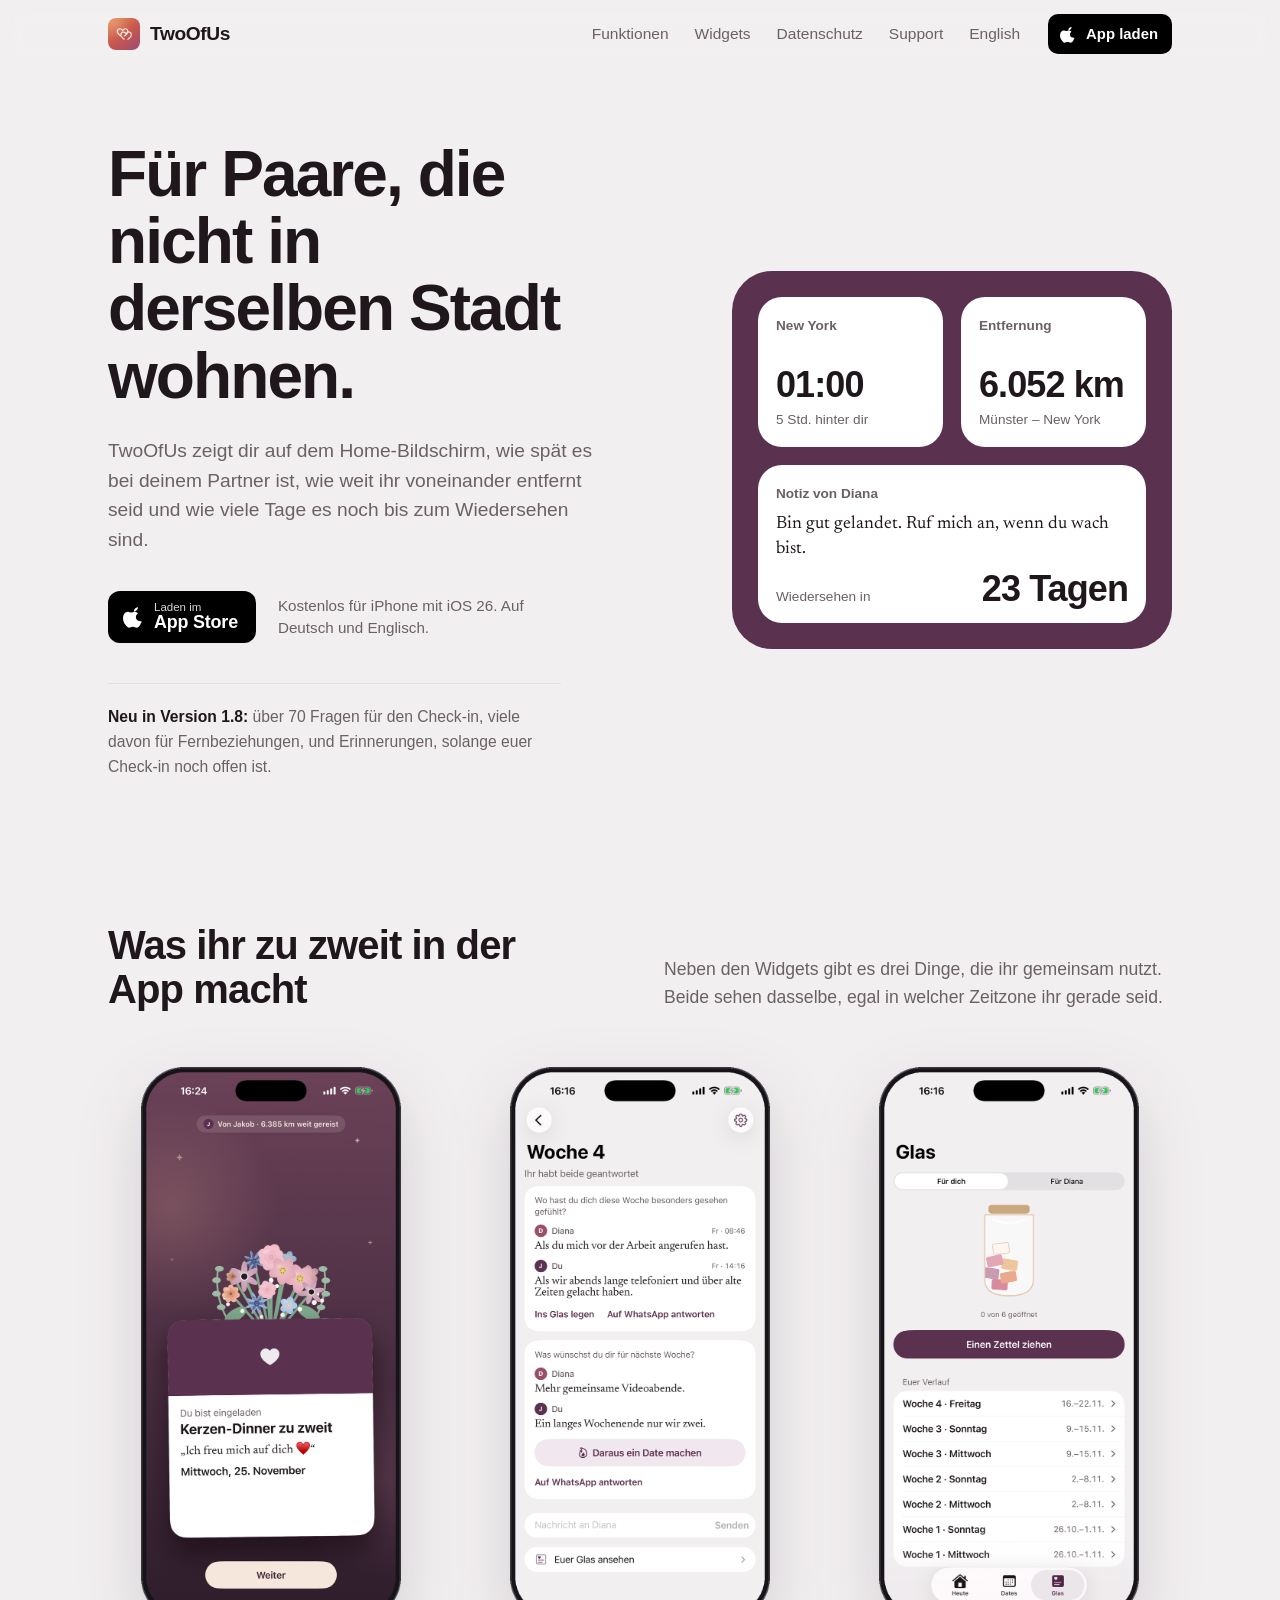
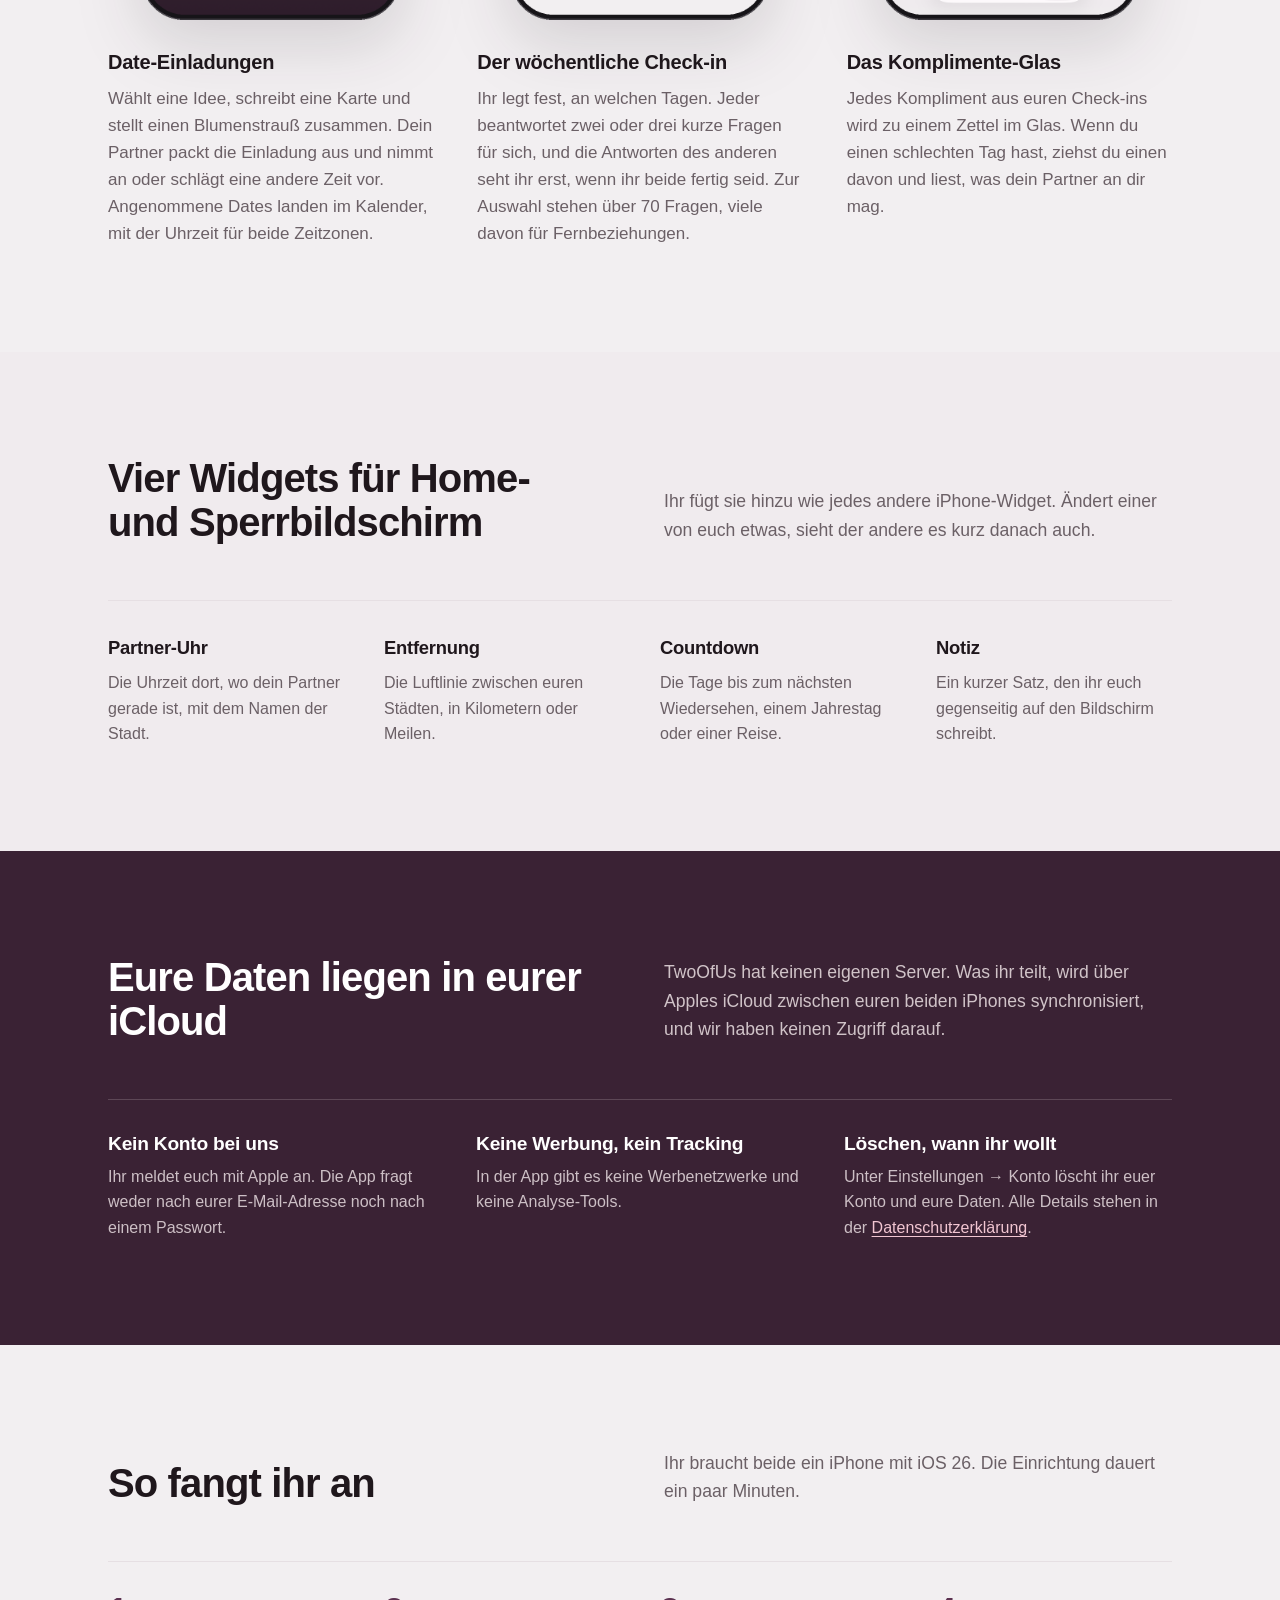
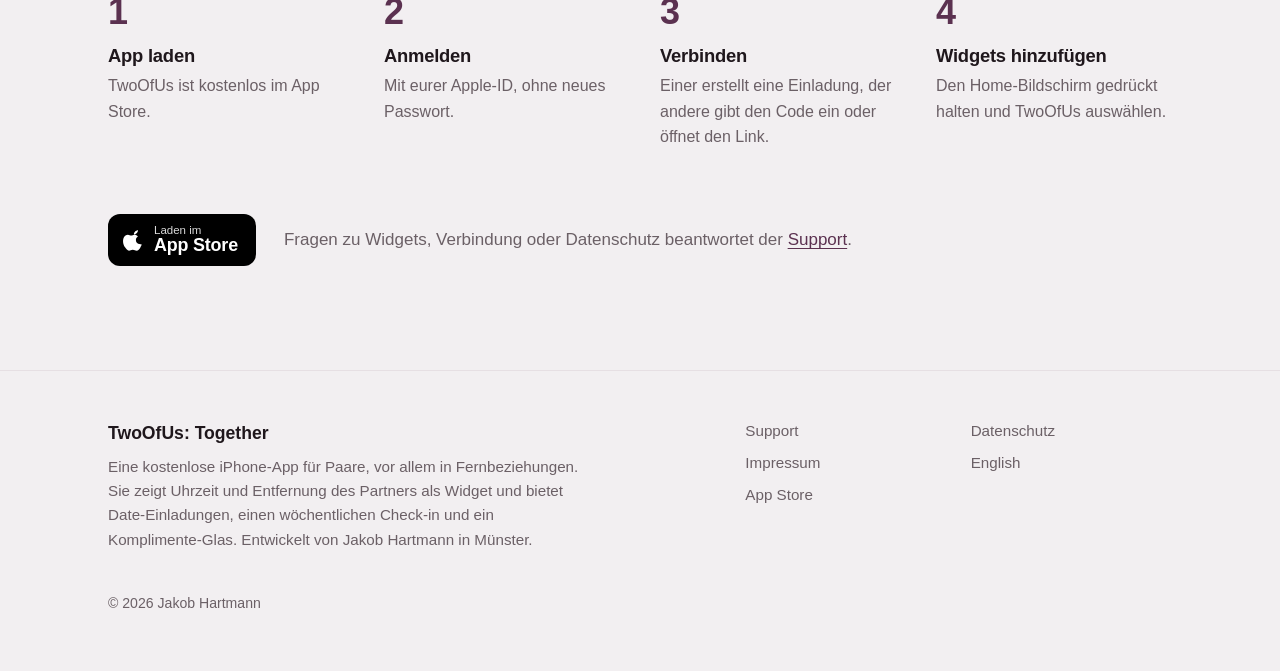
==== commit a5b6df28: "Website in the app's 1.9 style: system font, plum accent, dark mode, new app screens (DE and EN) Co-" ====
--- a/index.html
+++ b/index.html
@@ -43,7 +43,6 @@
 <link rel="icon" type="image/png" href="appicon.png">
 <link rel="apple-touch-icon" href="appicon.png">
 <link rel="preload" href="assets/fonts/Newsreader.woff2" as="font" type="font/woff2" crossorigin>
-<link rel="preload" href="assets/fonts/HankenGrotesk.woff2" as="font" type="font/woff2" crossorigin>
 <link rel="stylesheet" href="assets/site.css">
 </head>
 <body>
--- a/assets/site.css
+++ b/assets/site.css
@@ -1,22 +1,26 @@
 /* TwoOfUs landing — shared by / and /en/.
-   Type and colour come from the app itself (Newsreader + Hanken Grotesk, the "Tageslicht"
-   palette), used with restraint: paper-white ground, plum for night, rose as the only accent. */
+   Same language as the app since 1.9 ("Ruhig · Pflaume"): the system font (SF Pro on Apple
+   devices) for everything, Newsreader only for words a person wrote, one plum accent on a
+   soft grouped background, white cards without shadows. Follows the system's dark mode. */
 
 @font-face{font-family:"Newsreader";src:url("fonts/Newsreader.woff2") format("woff2");font-weight:200 800;font-style:normal;font-display:swap}
-@font-face{font-family:"Hanken Grotesk";src:url("fonts/HankenGrotesk.woff2") format("woff2");font-weight:100 900;font-style:normal;font-display:swap}
 
 :root{
-  --paper:#FFFCF8;
-  --sand:#F5EDE5;
-  --ink:#2B2025;
-  --muted:#6B5D57;
-  --line:#E7DCD2;
-  --plum:#47293F;
-  --plum-2:#6B4258;
-  --rose:#C26F82;
-  --rose-ink:#9A4E6B;
+  color-scheme:light dark;
+  --paper:#F2EFF1;
+  --surface:#FFFFFF;
+  --sand:#F0EBEE;
+  --ink:#1F171C;
+  --muted:#6B6066;
+  --line:#E6DFE3;
+  --plum:#5B3150;
+  --plum-2:#4A2741;
+  --night:#3A2234;
+  --rose:#5B3150;
+  --rose-ink:#5B3150;
   --serif:"Newsreader","Iowan Old Style",Georgia,serif;
-  --sans:"Hanken Grotesk",-apple-system,BlinkMacSystemFont,"Segoe UI",Roboto,sans-serif;
+  --sans:-apple-system,BlinkMacSystemFont,"SF Pro Text","Segoe UI",Roboto,"Helvetica Neue",Arial,sans-serif;
+  --display:-apple-system,BlinkMacSystemFont,"SF Pro Display","Segoe UI",Roboto,"Helvetica Neue",Arial,sans-serif;
   --wrap:1120px;
 }
 
@@ -32,17 +36,17 @@
 .skip{position:absolute;left:-9999px}
 .skip:focus{left:16px;top:12px;background:var(--paper);padding:8px 12px;z-index:200}
 
-h1,h2,h3{font-family:var(--serif);font-weight:500;color:var(--ink);font-optical-sizing:auto;letter-spacing:-.012em}
-h1{font-size:clamp(2.5rem,5vw,4.25rem);line-height:1.04;letter-spacing:-.022em;max-width:13ch}
-h2{font-size:clamp(1.85rem,3.2vw,2.6rem);line-height:1.1;max-width:22ch}
-h3{font-size:1.35rem;line-height:1.25;font-weight:600}
+h1,h2,h3{font-family:var(--display);font-weight:700;color:var(--ink);letter-spacing:-.022em}
+h1{font-size:clamp(2.5rem,5vw,4rem);line-height:1.05;letter-spacing:-.03em;max-width:14ch}
+h2{font-size:clamp(1.8rem,3.2vw,2.5rem);line-height:1.1;max-width:22ch}
+h3{font-size:1.25rem;line-height:1.25;font-weight:600;letter-spacing:-.012em}
 p{max-width:62ch}
 
 /* ---------- Navigation ---------- */
-.site-nav{position:sticky;top:0;z-index:100;background:rgba(255,252,248,.92);backdrop-filter:saturate(1.4) blur(12px);-webkit-backdrop-filter:saturate(1.4) blur(12px);border-bottom:1px solid transparent}
+.site-nav{position:sticky;top:0;z-index:100;background:color-mix(in srgb,var(--paper) 88%,transparent);backdrop-filter:saturate(1.4) blur(12px);-webkit-backdrop-filter:saturate(1.4) blur(12px);border-bottom:1px solid transparent}
 .site-nav.scrolled{border-bottom-color:var(--line)}
 .site-nav .wrap{display:flex;align-items:center;gap:28px;height:68px}
-.brand{display:flex;align-items:center;gap:10px;color:var(--ink);text-decoration:none;font-family:var(--serif);font-size:1.3rem;font-weight:600;letter-spacing:-.01em;margin-right:auto}
+.brand{display:flex;align-items:center;gap:10px;color:var(--ink);text-decoration:none;font-family:var(--display);font-size:1.2rem;font-weight:700;letter-spacing:-.02em;margin-right:auto}
 .brand img{width:32px;height:32px;border-radius:8px}
 .nav-links{display:flex;gap:26px;list-style:none;font-size:.97rem}
 .nav-links a{color:var(--muted);text-decoration:none}
@@ -57,7 +61,7 @@
 .menu{display:none}
 .menu summary{list-style:none;cursor:pointer;width:44px;height:44px;display:flex;align-items:center;justify-content:center;border-radius:10px}
 .menu summary::-webkit-details-marker{display:none}
-.menu ul{position:absolute;right:20px;top:62px;background:var(--paper);border:1px solid var(--line);border-radius:14px;padding:8px;list-style:none;min-width:200px;box-shadow:0 18px 40px -20px rgba(43,32,37,.35)}
+.menu ul{position:absolute;right:20px;top:62px;background:var(--surface);border:1px solid var(--line);border-radius:14px;padding:8px;list-style:none;min-width:200px;box-shadow:0 18px 40px -20px rgba(43,32,37,.35)}
 .menu li a{display:block;padding:11px 14px;border-radius:9px;color:var(--ink);text-decoration:none}
 .menu li a:hover{background:var(--sand)}
 
@@ -71,11 +75,11 @@
 .news strong{color:var(--ink);font-weight:600}
 
 /* Home-screen slab with live widgets — the one memorable element */
-.homescreen{width:100%;min-width:0;background:linear-gradient(165deg,var(--plum-2) 0%,var(--plum) 62%,#33202E 100%);border-radius:40px;padding:26px;display:grid;grid-template-columns:1fr 1fr;gap:18px;max-width:440px;margin-left:auto;box-shadow:0 40px 80px -40px rgba(71,41,63,.65)}
-.widget{min-width:0;background:rgba(255,252,248,.96);border-radius:24px;padding:18px 18px 16px;min-height:150px;display:flex;flex-direction:column;color:var(--ink)}
+.homescreen{width:100%;min-width:0;background:var(--plum);border-radius:40px;padding:26px;display:grid;grid-template-columns:1fr 1fr;gap:18px;max-width:440px;margin-left:auto}
+.widget{min-width:0;background:var(--surface);border-radius:24px;padding:18px 18px 16px;min-height:150px;display:flex;flex-direction:column;color:var(--ink)}
 .widget.wide{grid-column:span 2;min-height:0}
 .widget .w-label{font-size:.85rem;font-weight:600;color:var(--muted)}
-.widget .w-value{font-family:var(--serif);font-size:2.35rem;line-height:1;margin-top:auto;font-weight:500;letter-spacing:-.02em;font-variant-numeric:lining-nums tabular-nums}
+.widget .w-value{font-family:var(--display);font-size:2.25rem;line-height:1;margin-top:auto;font-weight:600;letter-spacing:-.025em;font-variant-numeric:tabular-nums}
 .widget .w-sub{font-size:.85rem;color:var(--muted);margin-top:6px}
 .widget .w-note{font-family:var(--serif);font-size:1.12rem;line-height:1.35;margin-top:8px;max-width:none}
 .widget .w-row{display:flex;align-items:baseline;justify-content:space-between;gap:12px;margin-top:10px}
@@ -88,18 +92,18 @@
 
 /* Three features, product shots first */
 .features{display:grid;grid-template-columns:repeat(3,minmax(0,1fr));gap:56px 44px}
-.feature img{width:100%;max-width:260px;margin:0 auto 30px;filter:drop-shadow(0 30px 40px rgba(71,41,63,.18))}
+.feature img{width:100%;max-width:260px;margin:0 auto 30px;filter:drop-shadow(0 24px 32px rgba(31,23,28,.14))}
 .feature h3{margin-bottom:10px}
 .feature p{color:var(--muted)}
 
 /* Widgets: definition list, no cards */
 .band{background:var(--sand)}
 .widget-list{display:grid;grid-template-columns:repeat(4,minmax(0,1fr));gap:40px;border-top:1px solid var(--line);padding-top:32px}
-.widget-list dt{font-family:var(--serif);font-size:1.3rem;font-weight:600;margin-bottom:8px}
+.widget-list dt{font-family:var(--display);font-size:1.15rem;font-weight:600;letter-spacing:-.012em;margin-bottom:8px}
 .widget-list dd{color:var(--muted);font-size:1rem}
 
 /* Privacy, at night */
-.night{background:var(--plum);color:#F6ECEE}
+.night{background:var(--night);color:#F6ECEE}
 .night h2{color:#fff}
 .night .section-intro p{color:rgba(246,236,238,.8)}
 .facts{display:grid;grid-template-columns:repeat(3,minmax(0,1fr));gap:40px;border-top:1px solid rgba(246,236,238,.18);padding-top:32px}
@@ -111,7 +115,7 @@
 /* Getting started: a real sequence, so numbered */
 .steps{list-style:none;counter-reset:step;display:grid;grid-template-columns:repeat(4,minmax(0,1fr));gap:40px;border-top:1px solid var(--line);padding-top:32px}
 .steps li{counter-increment:step}
-.steps li::before{content:counter(step);display:block;font-family:var(--serif);font-size:2.4rem;line-height:1;color:var(--rose);margin-bottom:14px;font-variant-numeric:lining-nums}
+.steps li::before{content:counter(step);display:block;font-family:var(--display);font-size:2.25rem;font-weight:600;line-height:1;color:var(--plum);margin-bottom:14px;font-variant-numeric:tabular-nums}
 .steps h3{font-size:1.15rem;margin-bottom:6px}
 .steps p{color:var(--muted);font-size:1rem}
 .closing{display:flex;flex-wrap:wrap;align-items:center;gap:16px 28px;margin-top:64px}
@@ -121,11 +125,21 @@
 .site-footer{border-top:1px solid var(--line);padding:48px 0 56px;font-size:.95rem;color:var(--muted)}
 .site-footer .wrap{display:grid;grid-template-columns:minmax(0,1.4fr) minmax(0,1fr);gap:40px}
 .site-footer .about{max-width:56ch}
-.site-footer .about strong{color:var(--ink);font-family:var(--serif);font-size:1.15rem;font-weight:600;display:block;margin-bottom:8px}
+.site-footer .about strong{color:var(--ink);font-family:var(--display);font-size:1.1rem;font-weight:600;display:block;margin-bottom:8px}
 .site-footer nav ul{list-style:none;display:grid;grid-template-columns:1fr 1fr;gap:8px 24px;justify-self:end}
 .site-footer nav a{color:var(--muted);text-decoration:none}
 .site-footer nav a:hover{color:var(--ink)}
 .site-footer .legal{grid-column:1/-1;font-size:.88rem}
+
+/* ---------- Dark mode (the app follows the system since 1.9, so does the site) ---------- */
+@media (prefers-color-scheme:dark){
+  :root{--paper:#0F0D10;--surface:#1C181D;--sand:#161317;--ink:#F4EEF2;--muted:#A79AA2;--line:#2F2830;--plum:#E2A8BE;--plum-2:#EDBDCE;--night:#1C181D;--rose:#E2A8BE;--rose-ink:#E2A8BE}
+  .homescreen{background:#3A2836}
+  .store-btn{background:#fff;color:#000}
+  .store-btn:hover{background:#e8e8ed;color:#000}
+  .feature img{filter:none}
+  .night h2,.facts h3{color:#F4EEF2}
+}
 
 /* ---------- Responsive ---------- */
 @media (max-width:980px){
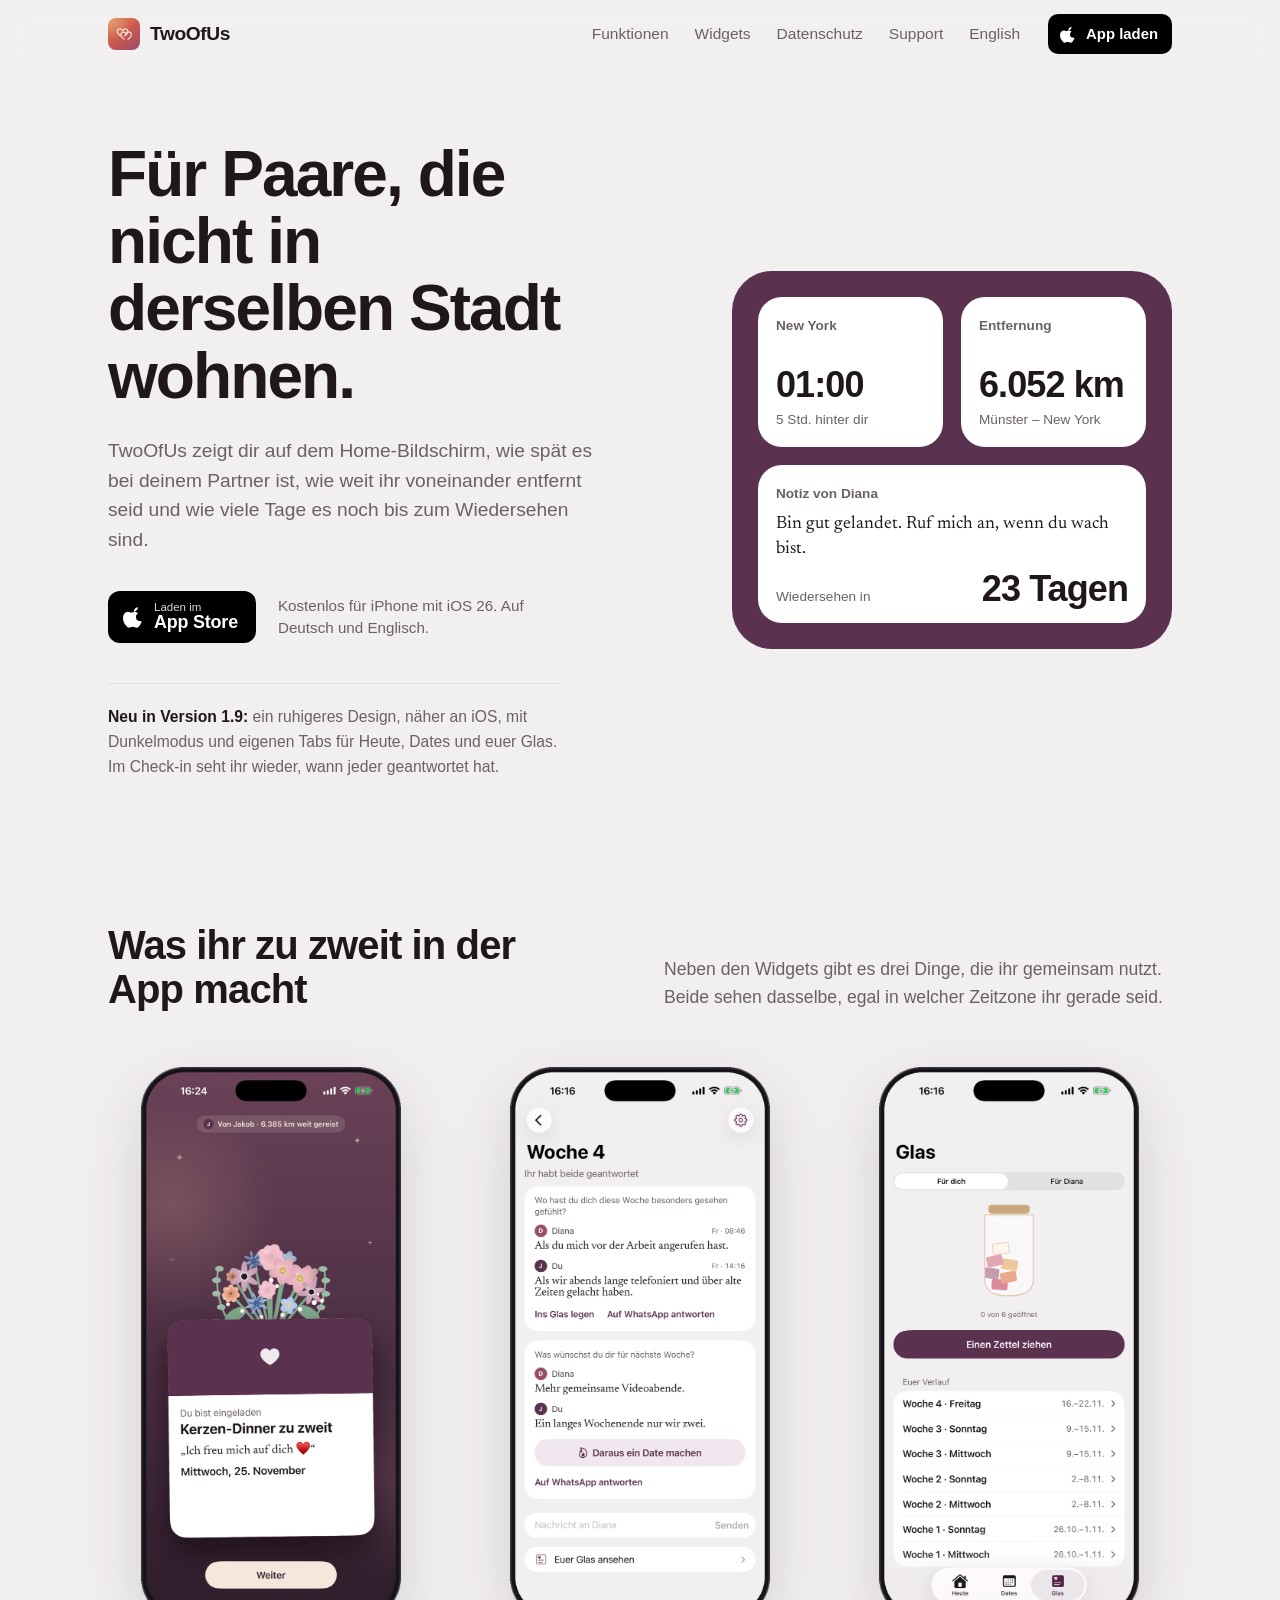
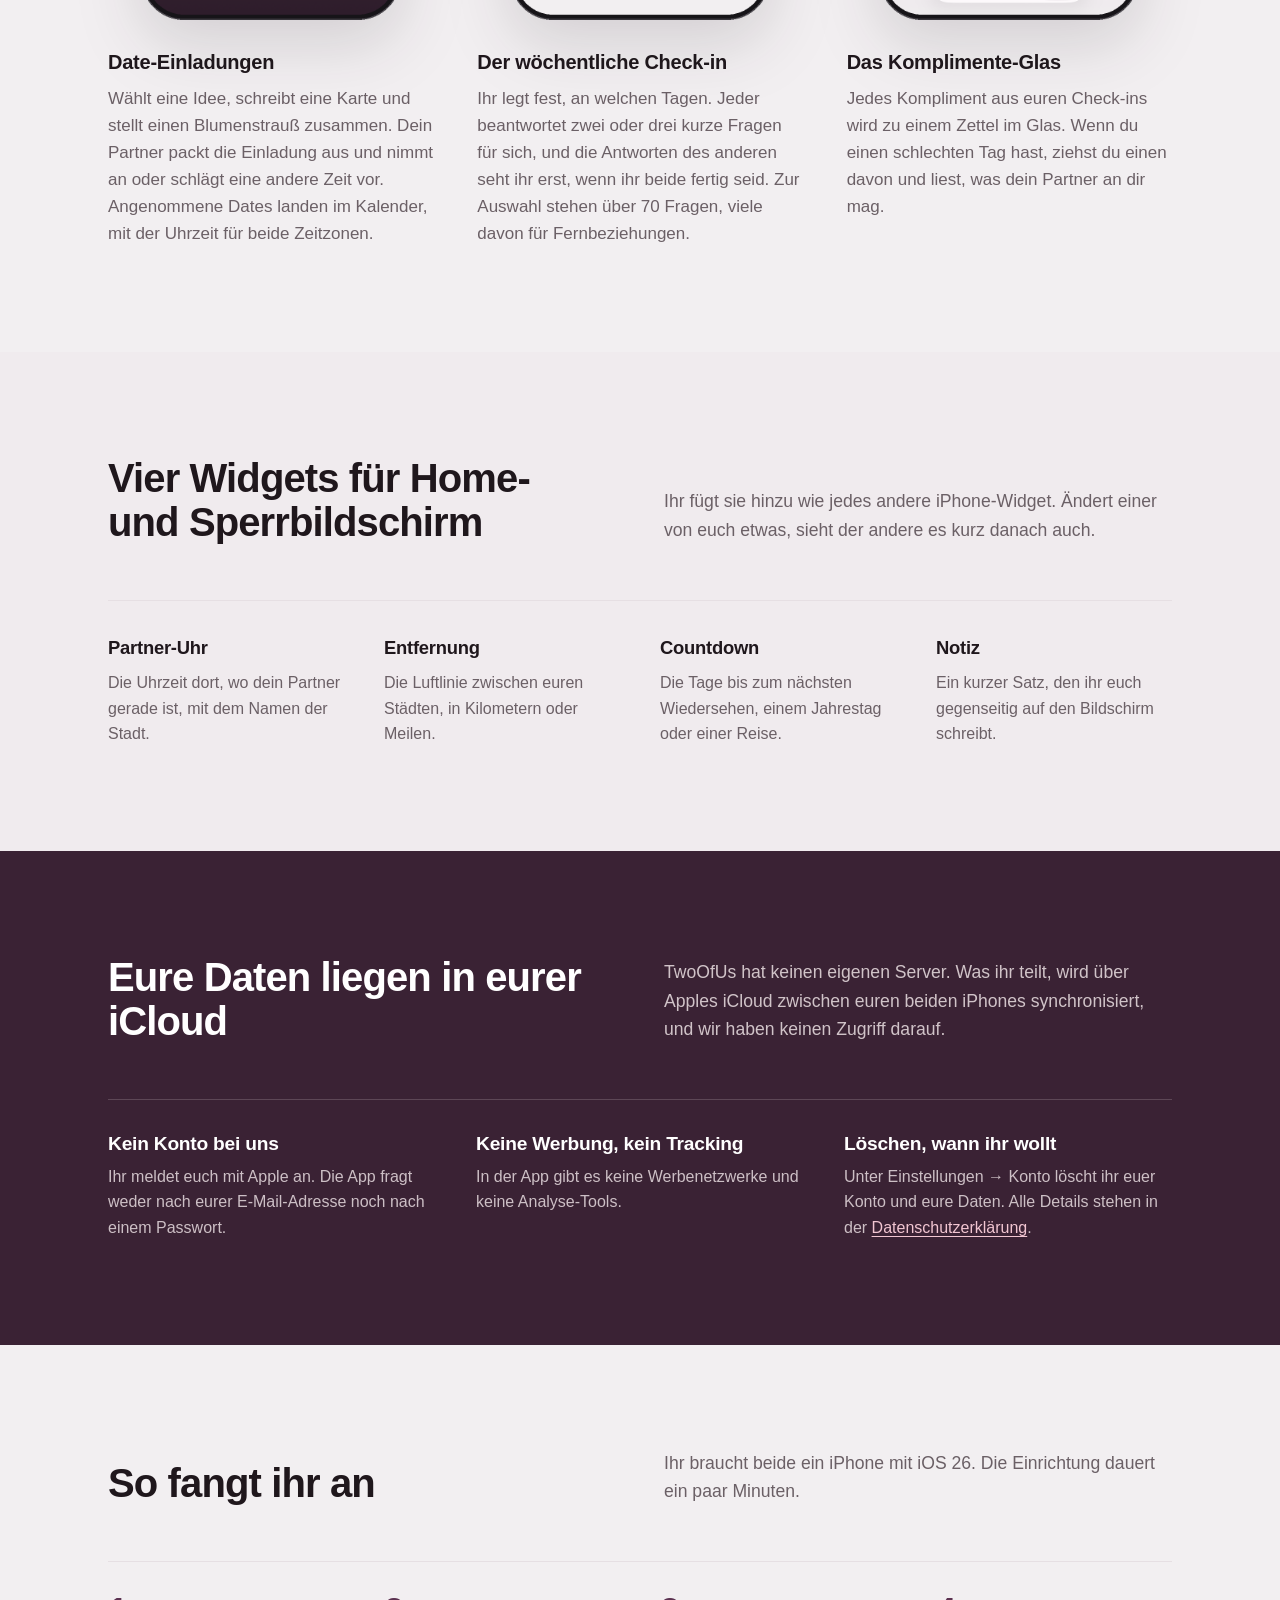
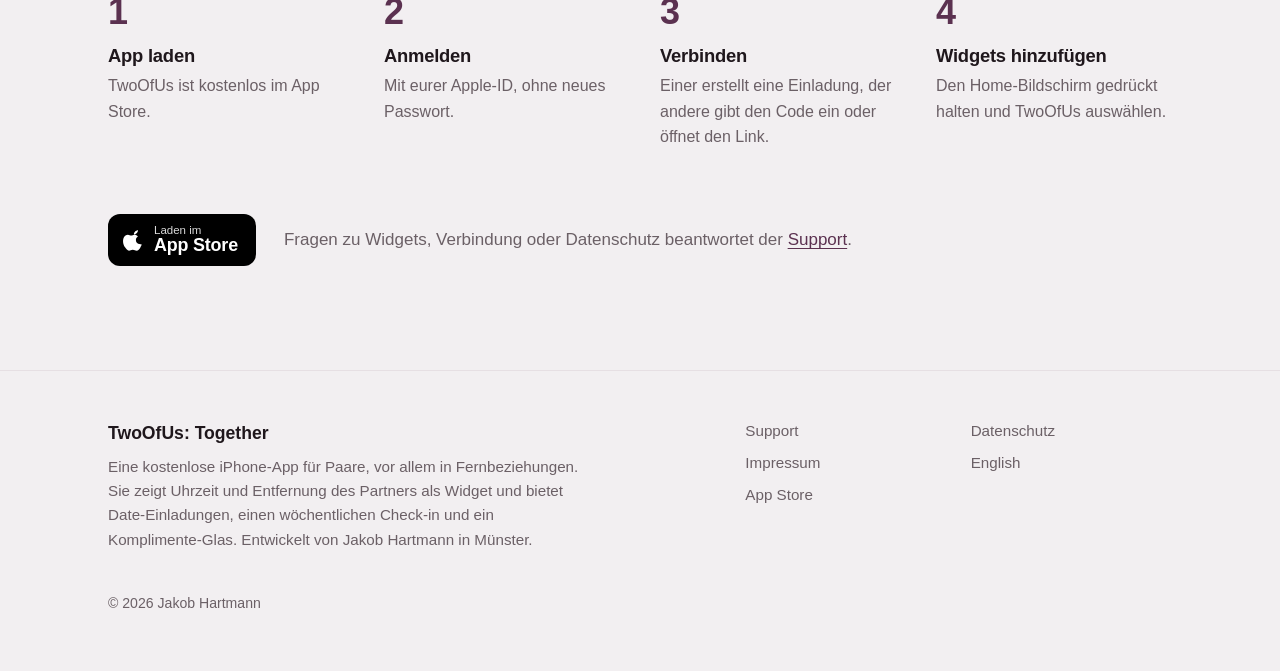
==== commit 886c6790: "Website: 1.9 is live — what's new line Co-Authored-By: Claude Opus 5.5 <noreply@anthropic.com>" ====
--- a/index.html
+++ b/index.html
@@ -83,7 +83,7 @@
         <a class="store-btn" href="https://apps.apple.com/app/id6760221551"><svg viewBox="0 0 24 24" fill="currentColor" aria-hidden="true"><path d="M16.365 1.43c0 1.14-.417 2.2-1.24 3.03-.99.99-2.06 1.56-3.22 1.47-.14-1.11.42-2.28 1.16-3.02.83-.84 2.26-1.46 3.3-1.48zM20.5 17.02c-.56 1.3-.83 1.88-1.55 3.03-1 1.6-2.42 3.6-4.18 3.62-1.56.01-1.96-.99-4.08-.98-2.12.01-2.56.98-4.12.99-1.76.02-3.1-1.79-4.1-3.39C-.4 17.03-.63 11.5 1.34 8.56c.98-1.47 2.53-2.34 3.99-2.34 1.49 0 2.42 1 3.65 1 1.19 0 1.91-1 3.63-1 1.3 0 2.68.71 3.66 1.94-3.22 1.76-2.7 6.36.23 7.86z"/></svg><span><small>Laden im</small><strong>App Store</strong></span></a>
         <p class="fine">Kostenlos für iPhone mit iOS&nbsp;26. Auf Deutsch und Englisch.</p>
       </div>
-      <p class="news"><strong>Neu in Version 1.8:</strong> über 70 Fragen für den Check-in, viele davon für Fernbeziehungen, und Erinnerungen, solange euer Check-in noch offen ist.</p>
+      <p class="news"><strong>Neu in Version 1.9:</strong> ein ruhigeres Design, näher an iOS, mit Dunkelmodus und eigenen Tabs für Heute, Dates und euer Glas. Im Check-in seht ihr wieder, wann jeder geantwortet hat.</p>
     </div>
 
     <figure class="homescreen" aria-label="Beispiel für TwoOfUs-Widgets auf dem Home-Bildschirm">
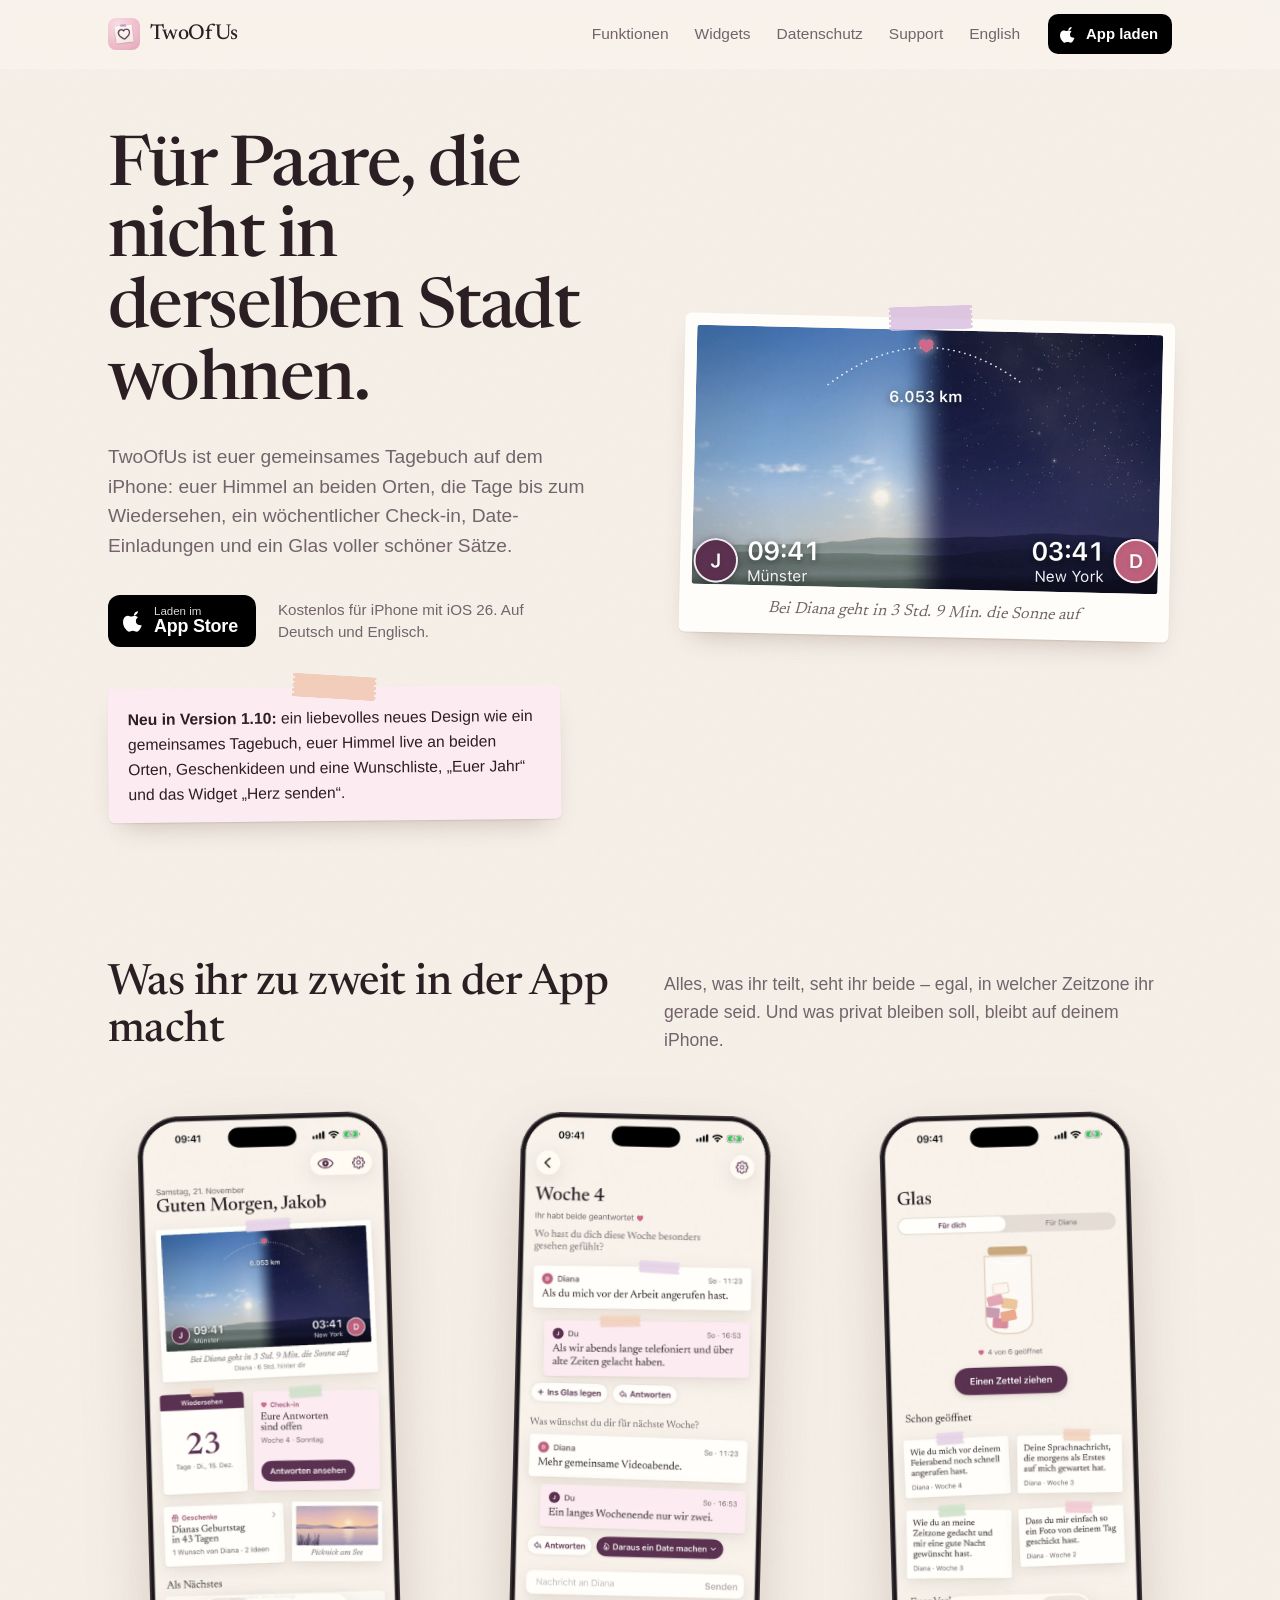
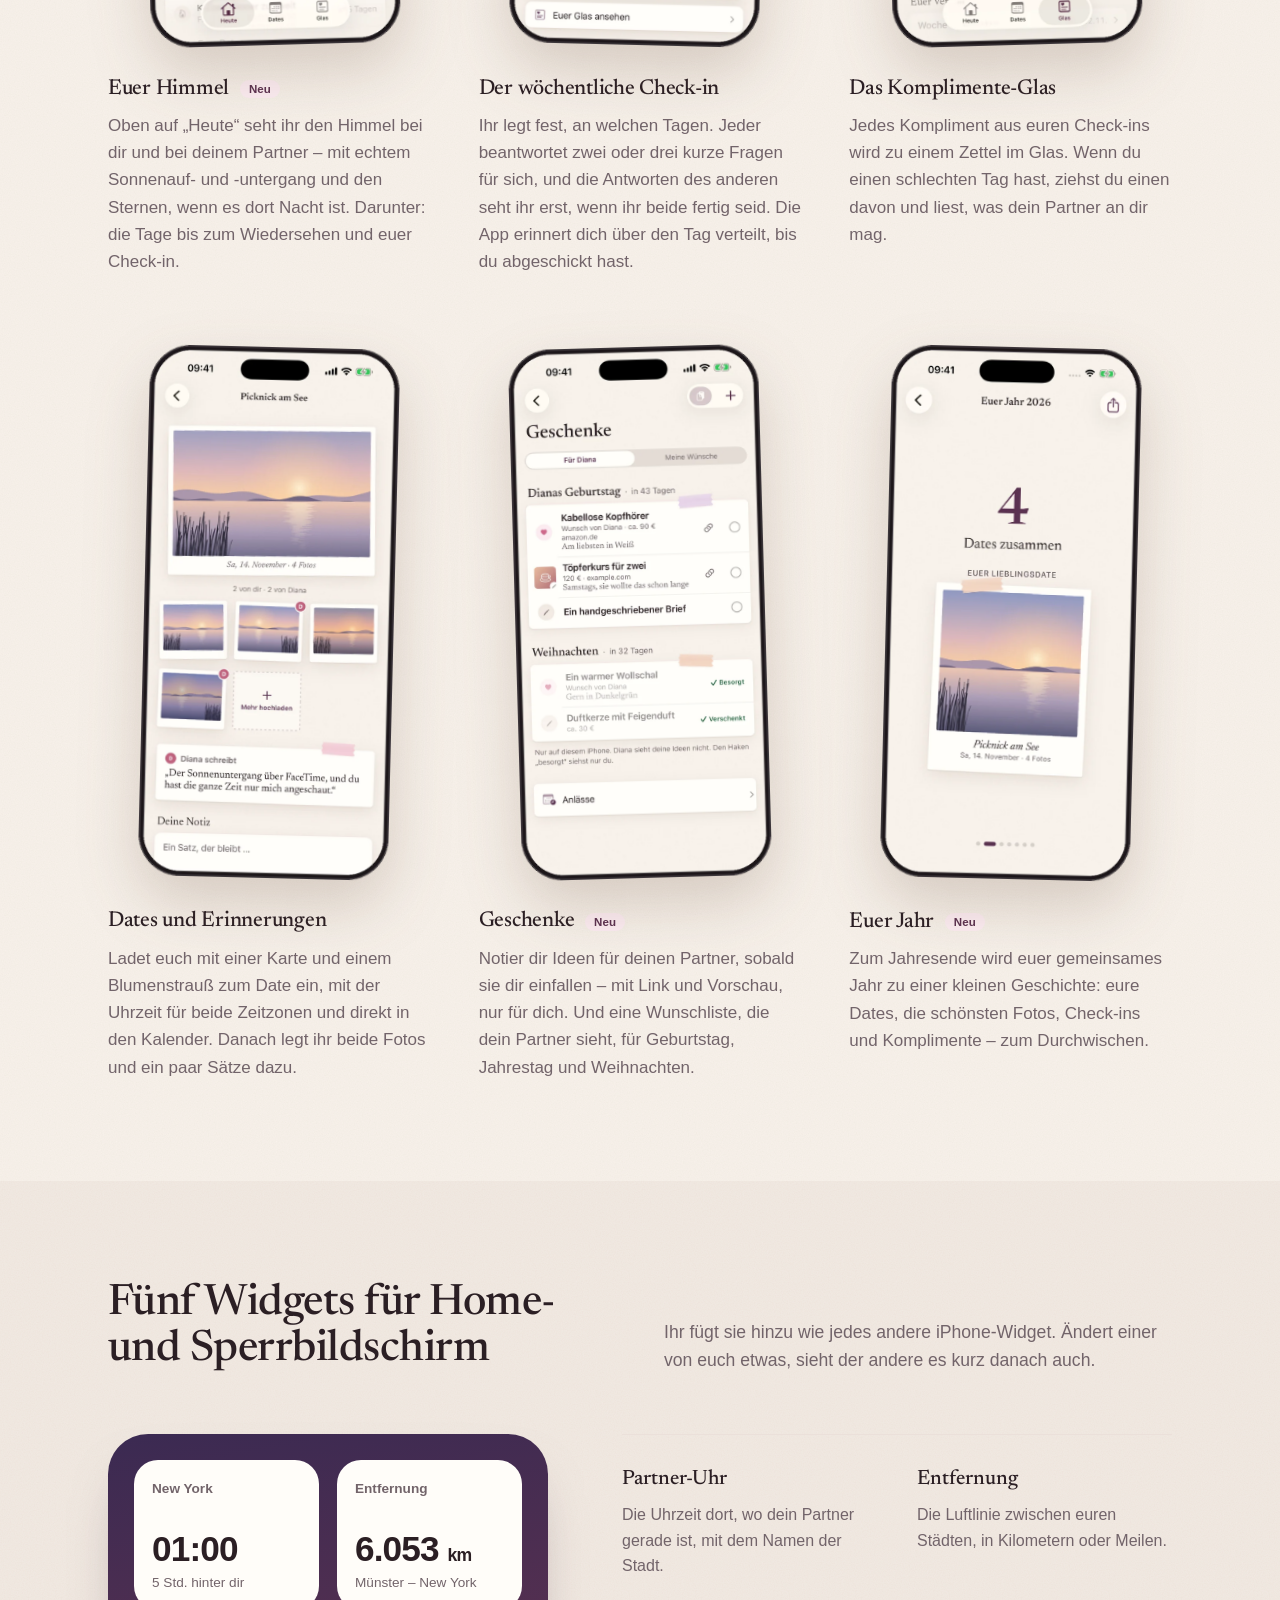
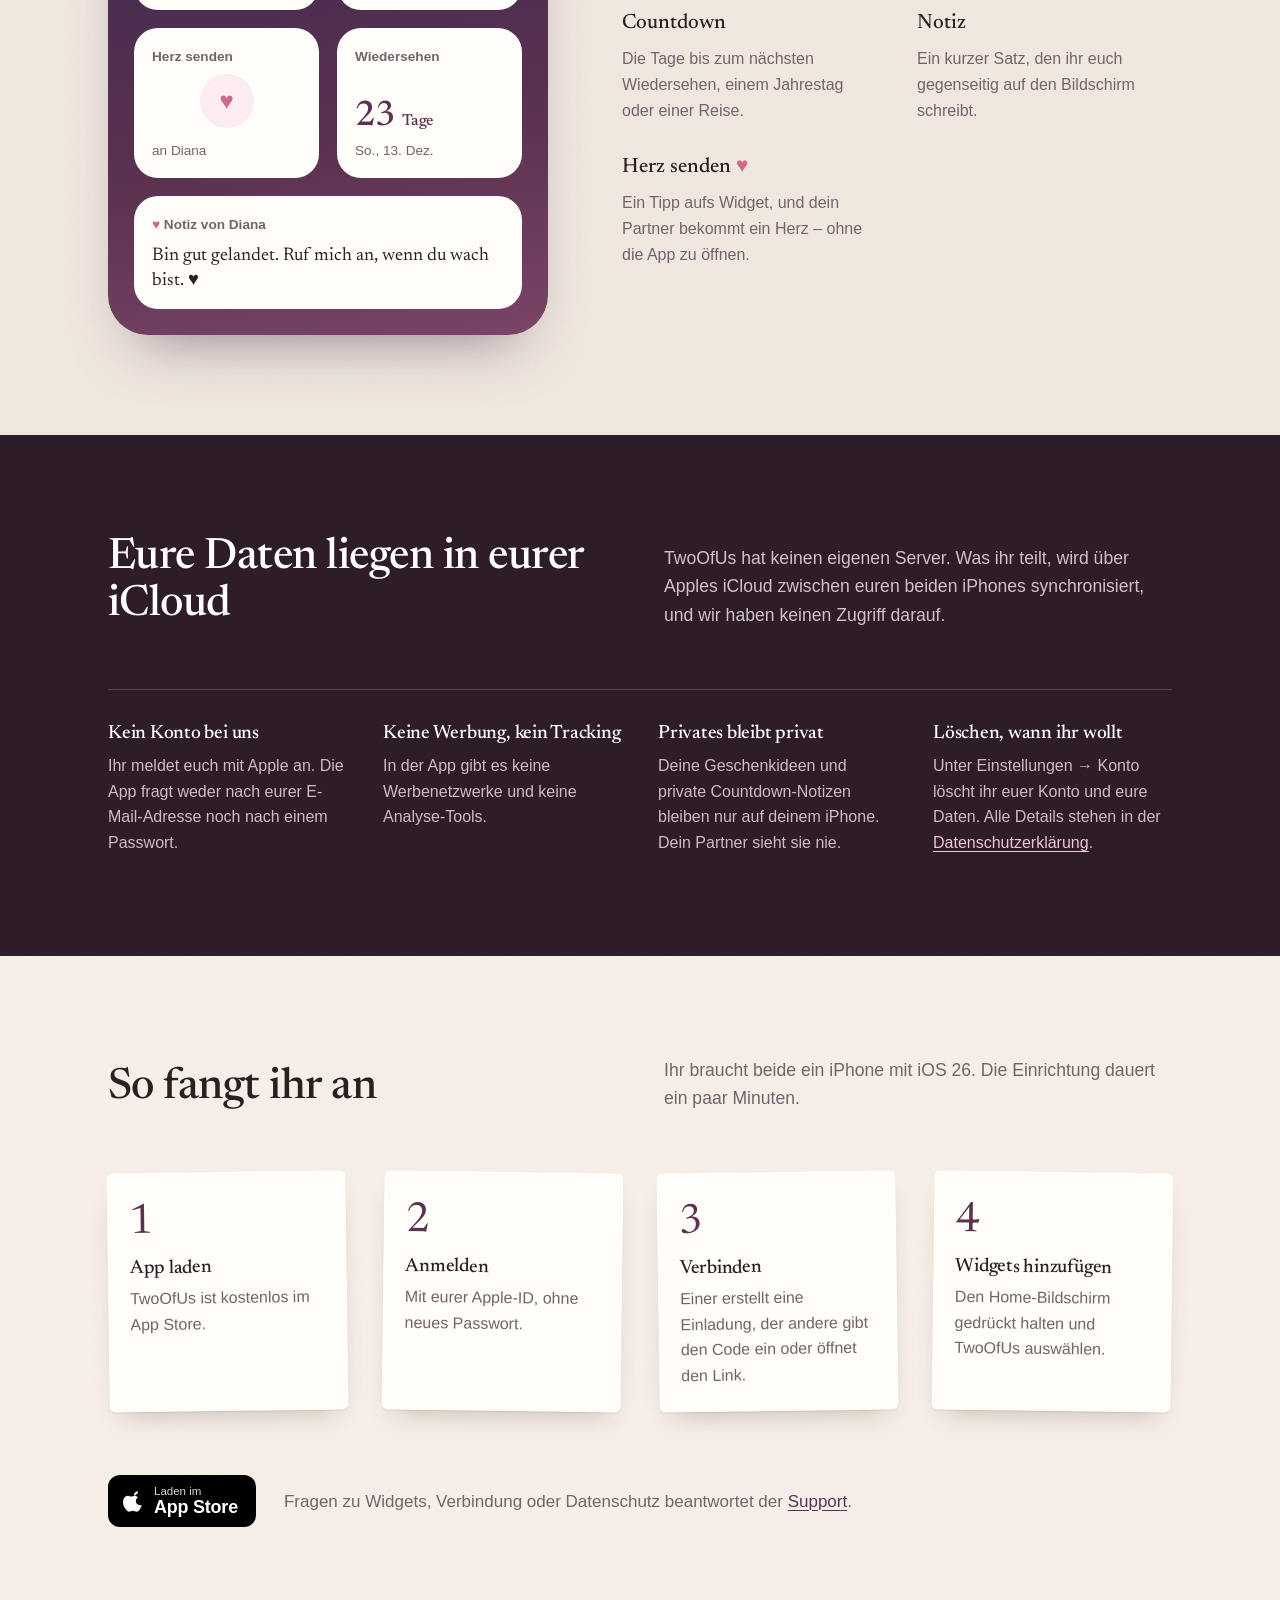
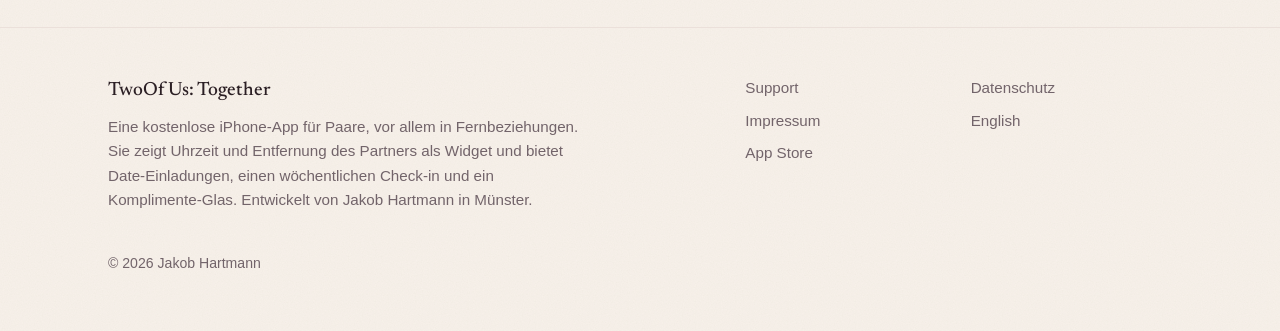
==== commit feb45a38: "Website: 1.10 Tagebuch look (paper, Newsreader, polaroids, tape), live sky hero, six features incl. " ====
--- a/index.html
+++ b/index.html
@@ -31,6 +31,10 @@
     "Date invitations (flower card)",
     "Weekly check-ins",
     "Compliments jar",
+    "Live sky with sunrise and sunset at both partners' locations",
+    "Gift ideas and a shared wishlist",
+    "Year in review",
+    "Send-a-heart widget",
     "Private iCloud sync, no tracking, no ads"
   ],
   "audience": { "@type": "PeopleAudience", "audienceType": "Couples and long-distance couples" },
@@ -78,30 +82,18 @@
   <div class="wrap">
     <div>
       <h1 id="hero-title">Für Paare, die nicht in derselben Stadt wohnen.</h1>
-      <p class="lead">TwoOfUs zeigt dir auf dem Home-Bildschirm, wie spät es bei deinem Partner ist, wie weit ihr voneinander entfernt seid und wie viele Tage es noch bis zum Wiedersehen sind.</p>
+      <p class="lead">TwoOfUs ist euer gemeinsames Tagebuch auf dem iPhone: euer Himmel an beiden Orten, die Tage bis zum Wiedersehen, ein wöchentlicher Check-in, Date-Einladungen und ein Glas voller schöner Sätze.</p>
       <div class="hero-actions">
         <a class="store-btn" href="https://apps.apple.com/app/id6760221551"><svg viewBox="0 0 24 24" fill="currentColor" aria-hidden="true"><path d="M16.365 1.43c0 1.14-.417 2.2-1.24 3.03-.99.99-2.06 1.56-3.22 1.47-.14-1.11.42-2.28 1.16-3.02.83-.84 2.26-1.46 3.3-1.48zM20.5 17.02c-.56 1.3-.83 1.88-1.55 3.03-1 1.6-2.42 3.6-4.18 3.62-1.56.01-1.96-.99-4.08-.98-2.12.01-2.56.98-4.12.99-1.76.02-3.1-1.79-4.1-3.39C-.4 17.03-.63 11.5 1.34 8.56c.98-1.47 2.53-2.34 3.99-2.34 1.49 0 2.42 1 3.65 1 1.19 0 1.91-1 3.63-1 1.3 0 2.68.71 3.66 1.94-3.22 1.76-2.7 6.36.23 7.86z"/></svg><span><small>Laden im</small><strong>App Store</strong></span></a>
         <p class="fine">Kostenlos für iPhone mit iOS&nbsp;26. Auf Deutsch und Englisch.</p>
       </div>
-      <p class="news"><strong>Neu in Version 1.9:</strong> ein ruhigeres Design, näher an iOS, mit Dunkelmodus und eigenen Tabs für Heute, Dates und euer Glas. Im Check-in seht ihr wieder, wann jeder geantwortet hat.</p>
-    </div>
-
-    <figure class="homescreen" aria-label="Beispiel für TwoOfUs-Widgets auf dem Home-Bildschirm">
-      <div class="widget">
-        <span class="w-label" data-partner-city>New York</span>
-        <span class="w-value" data-partner-time>09:41</span>
-        <span class="w-sub" data-partner-diff>Partner-Uhr</span>
-      </div>
-      <div class="widget">
-        <span class="w-label">Entfernung</span>
-        <span class="w-value">6.052&nbsp;km</span>
-        <span class="w-sub">Münster – New York</span>
-      </div>
-      <div class="widget wide">
-        <span class="w-label">Notiz von Diana</span>
-        <p class="w-note">Bin gut gelandet. Ruf mich an, wenn du wach bist.</p>
-        <div class="w-row"><span class="w-sub">Wiedersehen in</span><span class="w-value">23 Tagen</span></div>
-      </div>
+      <p class="news"><span class="tape b" aria-hidden="true"></span><strong>Neu in Version 1.10:</strong> ein liebevolles neues Design wie ein gemeinsames Tagebuch, euer Himmel live an beiden Orten, Geschenkideen und eine Wunschliste, &bdquo;Euer Jahr&ldquo; und das Widget &bdquo;Herz senden&ldquo;.</p>
+    </div>
+
+    <figure class="sky-polaroid">
+      <span class="tape" aria-hidden="true"></span>
+      <img src="assets/sky-de.webp" width="900" height="500" alt="Euer Himmel in der App: links Vormittag in Münster, rechts Nacht mit Sternen in New York, dazwischen 6.053&nbsp;km">
+      <figcaption>Bei Diana geht in 3&nbsp;Std. 9&nbsp;Min. die Sonne auf</figcaption>
     </figure>
   </div>
 </section>
@@ -111,30 +103,51 @@
   <div class="wrap">
     <div class="section-intro">
       <h2 id="funktionen-title">Was ihr zu zweit in der App macht</h2>
-      <p>Neben den Widgets gibt es drei Dinge, die ihr gemeinsam nutzt. Beide sehen dasselbe, egal in welcher Zeitzone ihr gerade seid.</p>
+      <p>Alles, was ihr teilt, seht ihr beide &ndash; egal, in welcher Zeitzone ihr gerade seid. Und was privat bleiben soll, bleibt auf deinem iPhone.</p>
     </div>
     <div class="features">
       <article class="feature">
-        <img src="assets/phones/02_invitation.png" width="340" height="722" loading="lazy" alt="Eine geöffnete Date-Einladung in der App: Kerzen-Dinner zu zweit, mit Uhrzeit für beide Zeitzonen">
-        <div>
-          <h3>Date-Einladungen</h3>
-          <p>Wählt eine Idee, schreibt eine Karte und stellt einen Blumenstrauß zusammen. Dein Partner packt die Einladung aus und nimmt an oder schlägt eine andere Zeit vor. Angenommene Dates landen im Kalender, mit der Uhrzeit für beide Zeitzonen.</p>
-        </div>
-      </article>
-      <article class="feature">
-        <img src="assets/phones/04_checkin.png" width="340" height="722" loading="lazy" alt="Ein aufgelöster Check-in: die Antworten beider Partner nebeneinander">
+        <img src="assets/phones/home.webp" width="320" height="696" loading="lazy" alt="Der Startbildschirm: euer geteilter Himmel als Polaroid, darunter ein Kalenderblatt mit 23 Tagen bis zum Wiedersehen">
+        <div>
+          <h3>Euer Himmel <span class="new">Neu</span></h3>
+          <p>Oben auf &bdquo;Heute&ldquo; seht ihr den Himmel bei dir und bei deinem Partner &ndash; mit echtem Sonnenauf- und -untergang und den Sternen, wenn es dort Nacht ist. Darunter: die Tage bis zum Wiedersehen und euer Check-in.</p>
+        </div>
+      </article>
+      <article class="feature">
+        <img src="assets/phones/checkin.webp" width="320" height="696" loading="lazy" alt="Ein aufgelöster Check-in: die Antworten beider Partner als kleine Zettel mit Uhrzeit">
         <div>
           <h3>Der wöchentliche Check-in</h3>
-          <p>Ihr legt fest, an welchen Tagen. Jeder beantwortet zwei oder drei kurze Fragen für sich, und die Antworten des anderen seht ihr erst, wenn ihr beide fertig seid. Zur Auswahl stehen über 70 Fragen, viele davon für Fernbeziehungen.</p>
-        </div>
-      </article>
-      <article class="feature">
-        <img src="assets/phones/05_jar.png" width="340" height="722" loading="lazy" alt="Das Komplimente-Glas mit gesammelten Zetteln und dem Button „Einen Zettel ziehen“">
+          <p>Ihr legt fest, an welchen Tagen. Jeder beantwortet zwei oder drei kurze Fragen für sich, und die Antworten des anderen seht ihr erst, wenn ihr beide fertig seid. Die App erinnert dich über den Tag verteilt, bis du abgeschickt hast.</p>
+        </div>
+      </article>
+      <article class="feature">
+        <img src="assets/phones/jar.webp" width="320" height="696" loading="lazy" alt="Das Komplimente-Glas mit bereits geöffneten Zetteln">
         <div>
           <h3>Das Komplimente-Glas</h3>
           <p>Jedes Kompliment aus euren Check-ins wird zu einem Zettel im Glas. Wenn du einen schlechten Tag hast, ziehst du einen davon und liest, was dein Partner an dir mag.</p>
         </div>
       </article>
+      <article class="feature">
+        <img src="assets/phones/memory.webp" width="320" height="696" loading="lazy" alt="Eine Erinnerung an ein Picknick am See mit Fotos von beiden und einer Notiz">
+        <div>
+          <h3>Dates und Erinnerungen</h3>
+          <p>Ladet euch mit einer Karte und einem Blumenstrauß zum Date ein, mit der Uhrzeit für beide Zeitzonen und direkt in den Kalender. Danach legt ihr beide Fotos und ein paar Sätze dazu.</p>
+        </div>
+      </article>
+      <article class="feature">
+        <img src="assets/phones/gifts.webp" width="320" height="696" loading="lazy" alt="Die Geschenke-Seite mit Dianas Wünschen und eigenen Ideen, sortiert nach Anlass">
+        <div>
+          <h3>Geschenke <span class="new">Neu</span></h3>
+          <p>Notier dir Ideen für deinen Partner, sobald sie dir einfallen &ndash; mit Link und Vorschau, nur für dich. Und eine Wunschliste, die dein Partner sieht, für Geburtstag, Jahrestag und Weihnachten.</p>
+        </div>
+      </article>
+      <article class="feature">
+        <img src="assets/phones/year.webp" width="320" height="696" loading="lazy" alt="Euer Jahr 2026: vier Dates zusammen und euer Lieblingsdate als Polaroid">
+        <div>
+          <h3>Euer Jahr <span class="new">Neu</span></h3>
+          <p>Zum Jahresende wird euer gemeinsames Jahr zu einer kleinen Geschichte: eure Dates, die schönsten Fotos, Check-ins und Komplimente &ndash; zum Durchwischen.</p>
+        </div>
+      </article>
     </div>
   </div>
 </section>
@@ -142,15 +155,44 @@
 <section class="band" id="widgets" aria-labelledby="widgets-title">
   <div class="wrap">
     <div class="section-intro">
-      <h2 id="widgets-title">Vier Widgets für Home- und Sperrbildschirm</h2>
+      <h2 id="widgets-title">Fünf Widgets für Home- und Sperrbildschirm</h2>
       <p>Ihr fügt sie hinzu wie jedes andere iPhone-Widget. Ändert einer von euch etwas, sieht der andere es kurz danach auch.</p>
     </div>
-    <dl class="widget-list">
+    <div class="widgets-grid">
+      <figure class="homescreen" aria-label="Beispiel für TwoOfUs-Widgets auf dem Home-Bildschirm">
+        <div class="widget">
+          <span class="w-label" data-partner-city>New York</span>
+          <span class="w-value" data-partner-time>09:41</span>
+          <span class="w-sub" data-partner-diff>Partner-Uhr</span>
+        </div>
+        <div class="widget">
+          <span class="w-label">Entfernung</span>
+          <span class="w-value">6.053&nbsp;<small style="font-size:.5em;font-weight:600">km</small></span>
+          <span class="w-sub">Münster – New York</span>
+        </div>
+        <div class="widget">
+          <span class="w-label">Herz senden</span>
+          <div class="w-heart"><span aria-hidden="true">♥︎</span></div>
+          <span class="w-sub">an Diana</span>
+        </div>
+        <div class="widget">
+          <span class="w-label">Wiedersehen</span>
+          <span class="w-value" style="font-family:var(--serif);font-weight:500;color:var(--plum)">23&nbsp;<small style="font-size:.45em">Tage</small></span>
+          <span class="w-sub">So., 13. Dez.</span>
+        </div>
+        <div class="widget wide">
+          <span class="w-label"><span class="heart">♥︎</span> Notiz von Diana</span>
+          <p class="w-note">Bin gut gelandet. Ruf mich an, wenn du wach bist. ♥︎</p>
+        </div>
+      </figure>
+      <dl class="widget-list">
       <div><dt>Partner-Uhr</dt><dd>Die Uhrzeit dort, wo dein Partner gerade ist, mit dem Namen der Stadt.</dd></div>
       <div><dt>Entfernung</dt><dd>Die Luftlinie zwischen euren Städten, in Kilometern oder Meilen.</dd></div>
       <div><dt>Countdown</dt><dd>Die Tage bis zum nächsten Wiedersehen, einem Jahrestag oder einer Reise.</dd></div>
       <div><dt>Notiz</dt><dd>Ein kurzer Satz, den ihr euch gegenseitig auf den Bildschirm schreibt.</dd></div>
-    </dl>
+      <div><dt>Herz senden <span class="heart">♥︎</span></dt><dd>Ein Tipp aufs Widget, und dein Partner bekommt ein Herz &ndash; ohne die App zu öffnen.</dd></div>
+      </dl>
+    </div>
   </div>
 </section>
 
@@ -163,6 +205,7 @@
     <div class="facts">
       <div><h3>Kein Konto bei uns</h3><p>Ihr meldet euch mit Apple an. Die App fragt weder nach eurer E-Mail-Adresse noch nach einem Passwort.</p></div>
       <div><h3>Keine Werbung, kein Tracking</h3><p>In der App gibt es keine Werbenetzwerke und keine Analyse-Tools.</p></div>
+      <div><h3>Privates bleibt privat</h3><p>Deine Geschenkideen und private Countdown-Notizen bleiben nur auf deinem iPhone. Dein Partner sieht sie nie.</p></div>
       <div><h3>Löschen, wann ihr wollt</h3><p>Unter Einstellungen → Konto löscht ihr euer Konto und eure Daten. Alle Details stehen in der <a href="privacy.html">Datenschutzerklärung</a>.</p></div>
     </div>
   </div>
--- a/assets/site.css
+++ b/assets/site.css
@@ -1,52 +1,72 @@
-/* TwoOfUs landing — shared by / and /en/.
-   Same language as the app since 1.9 ("Ruhig · Pflaume"): the system font (SF Pro on Apple
-   devices) for everything, Newsreader only for words a person wrote, one plum accent on a
-   soft grouped background, white cards without shadows. Follows the system's dark mode. */
+/* TwoOfUs landing — shared by / and /en/ and the subpages.
+   Same language as the app since 1.10 ("Tagebuch"): warm paper with a fine grain, Newsreader for
+   headlines and for words people wrote, the system font for everything else, plum as the one
+   interaction colour, rose for hearts. Paper cards sit slightly askew with a strip of washi tape —
+   used sparingly. Follows the system's dark mode like the app. */
 
 @font-face{font-family:"Newsreader";src:url("fonts/Newsreader.woff2") format("woff2");font-weight:200 800;font-style:normal;font-display:swap}
 
 :root{
   color-scheme:light dark;
-  --paper:#F2EFF1;
-  --surface:#FFFFFF;
-  --sand:#F0EBEE;
-  --ink:#1F171C;
-  --muted:#6B6066;
-  --line:#E6DFE3;
+  --paper:#F8F2EB;
+  --card:#FFFDF9;
+  --sand:#F2EAE3;
+  --ink:#2B1F24;
+  --muted:#72646A;
+  --line:#EBE0DA;
   --plum:#5B3150;
   --plum-2:#4A2741;
-  --night:#3A2234;
+  --heart:#D0688A;
+  --rose-tint:#FCECF1;
   --rose:#5B3150;
   --rose-ink:#5B3150;
+  --night:#2E1C29;
+  --tape-a:rgba(214,186,222,.78);
+  --tape-b:rgba(240,196,172,.78);
+  --tape-c:rgba(196,220,190,.8);
+  --shadow:0 1px 1px rgba(90,58,42,.10),0 14px 28px -14px rgba(90,58,42,.32);
   --serif:"Newsreader","Iowan Old Style",Georgia,serif;
   --sans:-apple-system,BlinkMacSystemFont,"SF Pro Text","Segoe UI",Roboto,"Helvetica Neue",Arial,sans-serif;
-  --display:-apple-system,BlinkMacSystemFont,"SF Pro Display","Segoe UI",Roboto,"Helvetica Neue",Arial,sans-serif;
+  --display:var(--serif);
   --wrap:1120px;
+  --grain:url("data:image/svg+xml,%3Csvg xmlns='http://www.w3.org/2000/svg' width='160' height='160'%3E%3Cfilter id='n'%3E%3CfeTurbulence type='fractalNoise' baseFrequency='.85' numOctaves='2' stitchTiles='stitch'/%3E%3CfeColorMatrix values='0 0 0 0 .35 0 0 0 0 .25 0 0 0 0 .18 0 0 0 .07 0'/%3E%3C/filter%3E%3Crect width='100%25' height='100%25' filter='url(%23n)'/%3E%3C/svg%3E");
 }
 
 *{margin:0;padding:0;box-sizing:border-box}
 html{-webkit-text-size-adjust:100%}
 @media (prefers-reduced-motion:no-preference){html{scroll-behavior:smooth}}
-body{font-family:var(--sans);font-size:1.0625rem;line-height:1.6;color:var(--ink);background:var(--paper);-webkit-font-smoothing:antialiased;text-rendering:optimizeLegibility}
+body{font-family:var(--sans);font-size:1.0625rem;line-height:1.6;color:var(--ink);background:var(--paper) var(--grain);-webkit-font-smoothing:antialiased;text-rendering:optimizeLegibility}
 img{max-width:100%;height:auto;display:block}
-a{color:var(--rose-ink);text-underline-offset:.18em;text-decoration-thickness:1px}
-a:hover{color:var(--plum)}
-:focus-visible{outline:2px solid var(--rose-ink);outline-offset:3px;border-radius:4px}
+a{color:var(--plum);text-underline-offset:.18em;text-decoration-thickness:1px}
+a:hover{color:var(--plum-2)}
+:focus-visible{outline:2px solid var(--plum);outline-offset:3px;border-radius:4px}
 .wrap{max-width:var(--wrap);margin:0 auto;padding:0 28px}
 .skip{position:absolute;left:-9999px}
-.skip:focus{left:16px;top:12px;background:var(--paper);padding:8px 12px;z-index:200}
-
-h1,h2,h3{font-family:var(--display);font-weight:700;color:var(--ink);letter-spacing:-.022em}
-h1{font-size:clamp(2.5rem,5vw,4rem);line-height:1.05;letter-spacing:-.03em;max-width:14ch}
-h2{font-size:clamp(1.8rem,3.2vw,2.5rem);line-height:1.1;max-width:22ch}
-h3{font-size:1.25rem;line-height:1.25;font-weight:600;letter-spacing:-.012em}
+.skip:focus{left:16px;top:12px;background:var(--card);padding:8px 12px;z-index:200}
+
+h1,h2,h3{font-family:var(--serif);font-weight:500;color:var(--ink);letter-spacing:-.012em;font-optical-sizing:auto}
+h1{font-size:clamp(2.6rem,5.4vw,4.4rem);line-height:1.03;letter-spacing:-.022em;max-width:13ch}
+h2{font-size:clamp(1.9rem,3.4vw,2.7rem);line-height:1.08;max-width:22ch}
+h3{font-size:1.35rem;line-height:1.22;font-weight:500}
 p{max-width:62ch}
+.heart{color:var(--heart)}
+
+/* ---------- Paper atoms ---------- */
+.paper{position:relative;background:var(--card);border-radius:6px;box-shadow:var(--shadow)}
+.tape{position:absolute;top:-12px;left:50%;width:84px;height:24px;margin-left:-42px;background:var(--tape-a);transform:rotate(-3deg);border-radius:2px;
+  -webkit-mask:linear-gradient(90deg,transparent 0 2px,#000 2px calc(100% - 2px),transparent calc(100% - 2px)),repeating-linear-gradient(180deg,#000 0 3px,transparent 3px 5px);
+  -webkit-mask-composite:source-over;z-index:2;pointer-events:none}
+.tape.b{background:var(--tape-b);transform:rotate(4deg)}
+.tape.c{background:var(--tape-c);transform:rotate(-5deg)}
+.tilt-l{transform:rotate(-1.4deg)}
+.tilt-r{transform:rotate(1.2deg)}
+@media (prefers-reduced-motion:reduce){.tilt-l,.tilt-r{transform:none}}
 
 /* ---------- Navigation ---------- */
-.site-nav{position:sticky;top:0;z-index:100;background:color-mix(in srgb,var(--paper) 88%,transparent);backdrop-filter:saturate(1.4) blur(12px);-webkit-backdrop-filter:saturate(1.4) blur(12px);border-bottom:1px solid transparent}
+.site-nav{position:sticky;top:0;z-index:100;background:color-mix(in srgb,var(--paper) 90%,transparent);backdrop-filter:saturate(1.3) blur(12px);-webkit-backdrop-filter:saturate(1.3) blur(12px);border-bottom:1px solid transparent}
 .site-nav.scrolled{border-bottom-color:var(--line)}
 .site-nav .wrap{display:flex;align-items:center;gap:28px;height:68px}
-.brand{display:flex;align-items:center;gap:10px;color:var(--ink);text-decoration:none;font-family:var(--display);font-size:1.2rem;font-weight:700;letter-spacing:-.02em;margin-right:auto}
+.brand{display:flex;align-items:center;gap:10px;color:var(--ink);text-decoration:none;font-family:var(--serif);font-size:1.35rem;font-weight:500;letter-spacing:-.01em;margin-right:auto}
 .brand img{width:32px;height:32px;border-radius:8px}
 .nav-links{display:flex;gap:26px;list-style:none;font-size:.97rem}
 .nav-links a{color:var(--muted);text-decoration:none}
@@ -61,62 +81,74 @@
 .menu{display:none}
 .menu summary{list-style:none;cursor:pointer;width:44px;height:44px;display:flex;align-items:center;justify-content:center;border-radius:10px}
 .menu summary::-webkit-details-marker{display:none}
-.menu ul{position:absolute;right:20px;top:62px;background:var(--surface);border:1px solid var(--line);border-radius:14px;padding:8px;list-style:none;min-width:200px;box-shadow:0 18px 40px -20px rgba(43,32,37,.35)}
-.menu li a{display:block;padding:11px 14px;border-radius:9px;color:var(--ink);text-decoration:none}
+.menu ul{position:absolute;right:20px;top:62px;background:var(--card);border:1px solid var(--line);border-radius:10px;padding:8px;list-style:none;min-width:200px;box-shadow:var(--shadow)}
+.menu li a{display:block;padding:11px 14px;border-radius:8px;color:var(--ink);text-decoration:none}
 .menu li a:hover{background:var(--sand)}
 
 /* ---------- Hero ---------- */
-.hero{padding:72px 0 40px}
-.hero .wrap{display:grid;grid-template-columns:minmax(0,1.05fr) minmax(0,.95fr);gap:64px;align-items:center}
-.lead{font-size:1.2rem;line-height:1.55;color:var(--muted);margin-top:26px;max-width:46ch}
-.hero-actions{display:flex;flex-wrap:wrap;align-items:center;gap:14px 22px;margin-top:36px}
+.hero{padding:64px 0 40px}
+.hero .wrap{display:grid;grid-template-columns:minmax(0,1.02fr) minmax(0,.98fr);gap:64px;align-items:center}
+.kicker{font-size:.98rem;color:var(--muted);margin-bottom:10px}
+.lead{font-size:1.2rem;line-height:1.55;color:var(--muted);margin-top:24px;max-width:46ch}
+.hero-actions{display:flex;flex-wrap:wrap;align-items:center;gap:14px 22px;margin-top:34px}
 .hero-actions .fine{font-size:.95rem;color:var(--muted);max-width:30ch;line-height:1.45}
-.news{margin-top:40px;padding-top:20px;border-top:1px solid var(--line);font-size:.98rem;color:var(--muted);max-width:52ch}
-.news strong{color:var(--ink);font-weight:600}
-
-/* Home-screen slab with live widgets — the one memorable element */
-.homescreen{width:100%;min-width:0;background:var(--plum);border-radius:40px;padding:26px;display:grid;grid-template-columns:1fr 1fr;gap:18px;max-width:440px;margin-left:auto}
-.widget{min-width:0;background:var(--surface);border-radius:24px;padding:18px 18px 16px;min-height:150px;display:flex;flex-direction:column;color:var(--ink)}
+.news{position:relative;margin-top:40px;padding:18px 20px 16px;background:var(--rose-tint);border-radius:6px;box-shadow:var(--shadow);font-size:.98rem;color:var(--ink);max-width:52ch;transform:rotate(-.6deg)}
+.news strong{font-weight:600}
+.sky-polaroid{position:relative;max-width:520px;margin-left:auto;background:var(--card);padding:12px 12px 10px;border-radius:6px;box-shadow:var(--shadow);transform:rotate(1.3deg)}
+.sky-polaroid img{border-radius:3px;width:100%}
+.sky-polaroid figcaption{font-family:var(--serif);font-style:italic;color:var(--muted);text-align:center;font-size:1.02rem;padding:10px 6px 2px}
+
+/* ---------- Sections ---------- */
+section{padding:100px 0}
+.section-intro{display:grid;grid-template-columns:minmax(0,1fr) minmax(0,1fr);gap:48px;align-items:end;margin-bottom:60px}
+.section-intro p{color:var(--muted);font-size:1.1rem}
+
+/* Features: phones on paper, alternating tilt */
+.features{display:grid;grid-template-columns:repeat(3,minmax(0,1fr));gap:72px 48px}
+.feature img{width:100%;max-width:250px;margin:0 auto 30px;filter:drop-shadow(0 26px 30px rgba(90,58,42,.20))}
+.feature:nth-child(odd) img{transform:rotate(-1.6deg)}
+.feature:nth-child(even) img{transform:rotate(1.4deg)}
+@media (prefers-reduced-motion:reduce){.feature img{transform:none!important}}
+.feature h3{margin-bottom:10px}
+.feature p{color:var(--muted)}
+.feature .new{display:inline-block;font-family:var(--sans);font-size:.72rem;font-weight:600;color:var(--plum);background:var(--rose-tint);border-radius:999px;padding:2px 9px;margin-left:6px;vertical-align:middle;letter-spacing:.01em}
+
+/* Widgets: live slab + definition list */
+.band{background:var(--sand) var(--grain)}
+.widgets-grid{display:grid;grid-template-columns:minmax(0,.9fr) minmax(0,1.1fr);gap:64px;align-items:start}
+.widget-list{display:grid;grid-template-columns:repeat(2,minmax(0,1fr));gap:28px 40px;border-top:1px solid var(--line);padding-top:28px}
+.widget-list dt{font-family:var(--serif);font-size:1.3rem;font-weight:500;margin-bottom:6px}
+.widget-list dd{color:var(--muted);font-size:1rem}
+.homescreen{position:relative;width:100%;min-width:0;background:linear-gradient(170deg,#3B2A52 0%,#5B3150 60%,#7A4566 100%);border-radius:40px;padding:26px;display:grid;grid-template-columns:1fr 1fr;gap:18px;max-width:440px;box-shadow:0 30px 60px -30px rgba(58,34,52,.55)}
+.widget{min-width:0;background:var(--card);border-radius:24px;padding:18px 18px 16px;min-height:150px;display:flex;flex-direction:column;color:var(--ink)}
 .widget.wide{grid-column:span 2;min-height:0}
 .widget .w-label{font-size:.85rem;font-weight:600;color:var(--muted)}
-.widget .w-value{font-family:var(--display);font-size:2.25rem;line-height:1;margin-top:auto;font-weight:600;letter-spacing:-.025em;font-variant-numeric:tabular-nums}
+.widget .w-value{font-family:var(--sans);font-size:2.2rem;line-height:1;margin-top:auto;font-weight:700;letter-spacing:-.025em;font-variant-numeric:tabular-nums}
 .widget .w-sub{font-size:.85rem;color:var(--muted);margin-top:6px}
-.widget .w-note{font-family:var(--serif);font-size:1.12rem;line-height:1.35;margin-top:8px;max-width:none}
+.widget .w-note{font-family:var(--serif);font-size:1.15rem;line-height:1.35;margin-top:8px;max-width:none}
 .widget .w-row{display:flex;align-items:baseline;justify-content:space-between;gap:12px;margin-top:10px}
-.widget .w-row .w-value{margin-top:0}
-
-/* ---------- Sections ---------- */
-section{padding:104px 0}
-.section-intro{display:grid;grid-template-columns:minmax(0,1fr) minmax(0,1fr);gap:48px;align-items:end;margin-bottom:56px}
-.section-intro p{color:var(--muted);font-size:1.1rem}
-
-/* Three features, product shots first */
-.features{display:grid;grid-template-columns:repeat(3,minmax(0,1fr));gap:56px 44px}
-.feature img{width:100%;max-width:260px;margin:0 auto 30px;filter:drop-shadow(0 24px 32px rgba(31,23,28,.14))}
-.feature h3{margin-bottom:10px}
-.feature p{color:var(--muted)}
-
-/* Widgets: definition list, no cards */
-.band{background:var(--sand)}
-.widget-list{display:grid;grid-template-columns:repeat(4,minmax(0,1fr));gap:40px;border-top:1px solid var(--line);padding-top:32px}
-.widget-list dt{font-family:var(--display);font-size:1.15rem;font-weight:600;letter-spacing:-.012em;margin-bottom:8px}
-.widget-list dd{color:var(--muted);font-size:1rem}
+.widget .w-row .w-value{margin-top:0;font-family:var(--serif);font-weight:500;color:var(--plum)}
+.widget .w-heart{display:flex;align-items:center;justify-content:center;flex-direction:column;gap:8px;margin:auto 0}
+.widget .w-heart span{width:54px;height:54px;border-radius:50%;background:var(--rose-tint);display:flex;align-items:center;justify-content:center;color:var(--heart);font-size:1.5rem}
 
 /* Privacy, at night */
 .night{background:var(--night);color:#F6ECEE}
 .night h2{color:#fff}
 .night .section-intro p{color:rgba(246,236,238,.8)}
-.facts{display:grid;grid-template-columns:repeat(3,minmax(0,1fr));gap:40px;border-top:1px solid rgba(246,236,238,.18);padding-top:32px}
+.facts{display:grid;grid-template-columns:repeat(4,minmax(0,1fr));gap:36px;border-top:1px solid rgba(246,236,238,.18);padding-top:32px}
 .facts h3{color:#fff;font-size:1.2rem;margin-bottom:8px}
 .facts p{color:rgba(246,236,238,.78);font-size:1rem}
 .night a{color:#F2C6D2}
 .night a:hover{color:#fff}
 
-/* Getting started: a real sequence, so numbered */
-.steps{list-style:none;counter-reset:step;display:grid;grid-template-columns:repeat(4,minmax(0,1fr));gap:40px;border-top:1px solid var(--line);padding-top:32px}
-.steps li{counter-increment:step}
-.steps li::before{content:counter(step);display:block;font-family:var(--display);font-size:2.25rem;font-weight:600;line-height:1;color:var(--plum);margin-bottom:14px;font-variant-numeric:tabular-nums}
-.steps h3{font-size:1.15rem;margin-bottom:6px}
+/* Getting started */
+.steps{list-style:none;counter-reset:step;display:grid;grid-template-columns:repeat(4,minmax(0,1fr));gap:36px}
+.steps li{counter-increment:step;position:relative;background:var(--card);border-radius:6px;box-shadow:var(--shadow);padding:30px 22px 24px}
+.steps li:nth-child(odd){transform:rotate(-.8deg)}
+.steps li:nth-child(even){transform:rotate(.7deg)}
+@media (prefers-reduced-motion:reduce){.steps li{transform:none!important}}
+.steps li::before{content:counter(step);display:block;font-family:var(--serif);font-size:2.6rem;line-height:1;color:var(--plum);margin-bottom:12px;font-variant-numeric:lining-nums}
+.steps h3{font-size:1.2rem;margin-bottom:6px}
 .steps p{color:var(--muted);font-size:1rem}
 .closing{display:flex;flex-wrap:wrap;align-items:center;gap:16px 28px;margin-top:64px}
 .closing p{color:var(--muted)}
@@ -125,48 +157,50 @@
 .site-footer{border-top:1px solid var(--line);padding:48px 0 56px;font-size:.95rem;color:var(--muted)}
 .site-footer .wrap{display:grid;grid-template-columns:minmax(0,1.4fr) minmax(0,1fr);gap:40px}
 .site-footer .about{max-width:56ch}
-.site-footer .about strong{color:var(--ink);font-family:var(--display);font-size:1.1rem;font-weight:600;display:block;margin-bottom:8px}
+.site-footer .about strong{color:var(--ink);font-family:var(--serif);font-size:1.2rem;font-weight:500;display:block;margin-bottom:8px}
 .site-footer nav ul{list-style:none;display:grid;grid-template-columns:1fr 1fr;gap:8px 24px;justify-self:end}
 .site-footer nav a{color:var(--muted);text-decoration:none}
 .site-footer nav a:hover{color:var(--ink)}
 .site-footer .legal{grid-column:1/-1;font-size:.88rem}
 
-/* ---------- Dark mode (the app follows the system since 1.9, so does the site) ---------- */
+/* ---------- Dark mode: warm night paper ---------- */
 @media (prefers-color-scheme:dark){
-  :root{--paper:#0F0D10;--surface:#1C181D;--sand:#161317;--ink:#F4EEF2;--muted:#A79AA2;--line:#2F2830;--plum:#E2A8BE;--plum-2:#EDBDCE;--night:#1C181D;--rose:#E2A8BE;--rose-ink:#E2A8BE}
-  .homescreen{background:#3A2836}
+  :root{--paper:#151015;--card:#221A20;--sand:#1B1419;--ink:#F5EDF0;--muted:#A99BA3;--line:#362C34;--plum:#E7A9C0;--plum-2:#F0BDD0;--heart:#EC93B2;--rose-tint:#3B2632;--night:#221A20;
+    --tape-a:rgba(140,111,153,.6);--tape-b:rgba(167,124,102,.6);--tape-c:rgba(111,140,107,.6);--shadow:0 1px 1px rgba(0,0,0,.4),0 14px 28px -14px rgba(0,0,0,.7)}
+  body{background-image:none}
+  .band{background-image:none}
   .store-btn{background:#fff;color:#000}
   .store-btn:hover{background:#e8e8ed;color:#000}
-  .feature img{filter:none}
-  .night h2,.facts h3{color:#F4EEF2}
+  .homescreen{background:linear-gradient(170deg,#1E1830 0%,#3A2836 100%)}
+  .night h2,.facts h3{color:#F5EDF0}
 }
 
 /* ---------- Responsive ---------- */
 @media (max-width:980px){
-  .hero .wrap{grid-template-columns:minmax(0,1fr);gap:48px}
+  .hero .wrap{grid-template-columns:minmax(0,1fr);gap:56px}
+  .sky-polaroid{margin:0 auto}
+  .section-intro{grid-template-columns:minmax(0,1fr);gap:16px}
+  .features{grid-template-columns:repeat(2,minmax(0,1fr));gap:56px 36px}
+  .widgets-grid{grid-template-columns:minmax(0,1fr)}
   .homescreen{margin:0 auto}
-  .section-intro{grid-template-columns:minmax(0,1fr);gap:16px}
-  .features{grid-template-columns:minmax(0,1fr);max-width:560px;margin:0 auto}
-  .feature{display:grid;grid-template-columns:150px minmax(0,1fr);gap:24px;align-items:center}
-  .feature img{margin:0;max-width:150px}
-  .widget-list,.steps{grid-template-columns:repeat(2,minmax(0,1fr))}
-  .facts{grid-template-columns:minmax(0,1fr);gap:28px}
+  .facts{grid-template-columns:repeat(2,minmax(0,1fr));gap:28px}
+  .steps{grid-template-columns:repeat(2,minmax(0,1fr))}
 }
 @media (max-width:760px){
   .nav-links,.site-nav .store-btn{display:none}
   .menu{display:block}
-  .hero{padding:40px 0 24px}
+  .hero{padding:36px 0 24px}
   section{padding:76px 0}
   .wrap{padding:0 22px}
   .site-footer .wrap{grid-template-columns:minmax(0,1fr)}
   .site-footer nav ul{justify-self:start}
 }
-@media (max-width:520px){
+@media (max-width:560px){
+  .features{grid-template-columns:minmax(0,1fr);max-width:340px;margin:0 auto}
+  .feature img{max-width:230px}
   .homescreen{padding:18px;gap:12px;border-radius:32px}
   .widget{min-height:128px;padding:14px;border-radius:20px}
   .widget .w-value{font-size:clamp(1.45rem,7vw,1.9rem)}
   .widget .w-row{flex-wrap:wrap}
-  .feature{grid-template-columns:minmax(0,1fr)}
-  .feature img{max-width:220px;margin:0 auto 20px}
-  .widget-list,.steps{grid-template-columns:minmax(0,1fr)}
-}
+  .widget-list,.steps,.facts{grid-template-columns:minmax(0,1fr)}
+}
